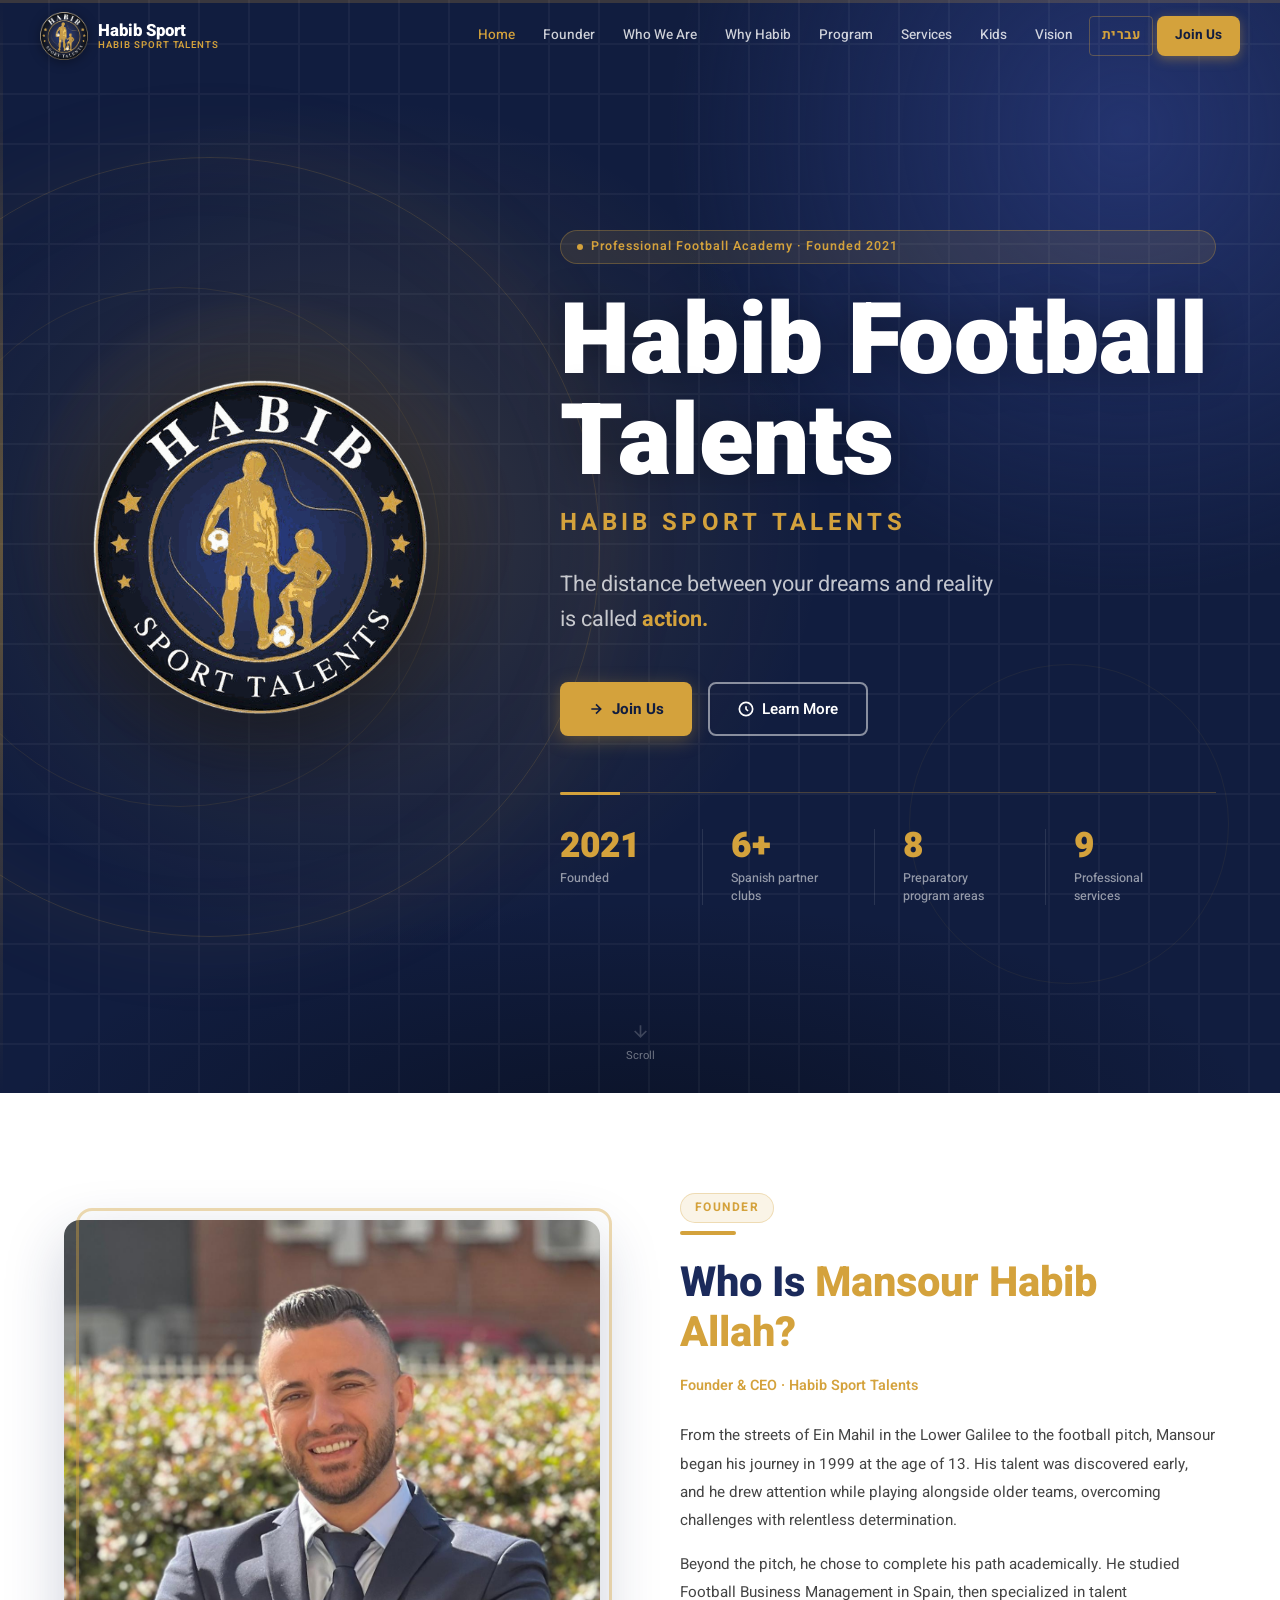
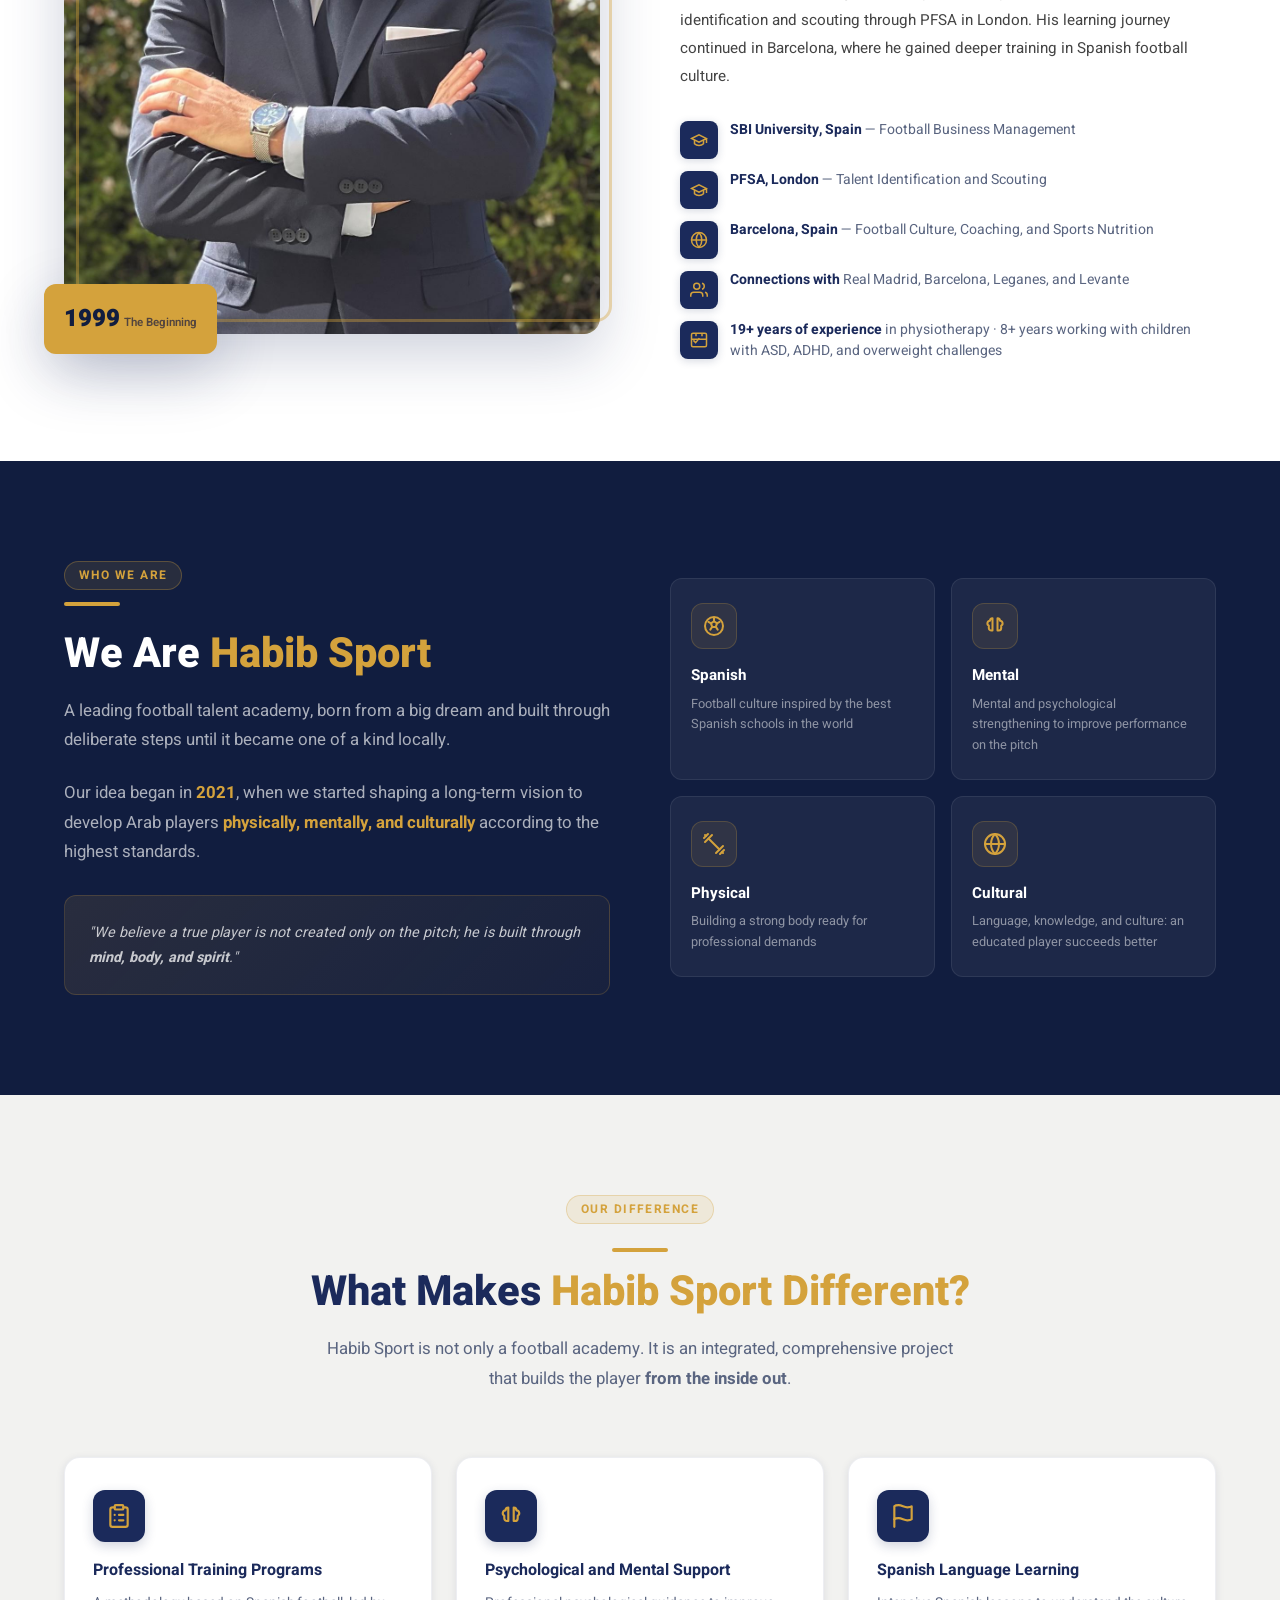
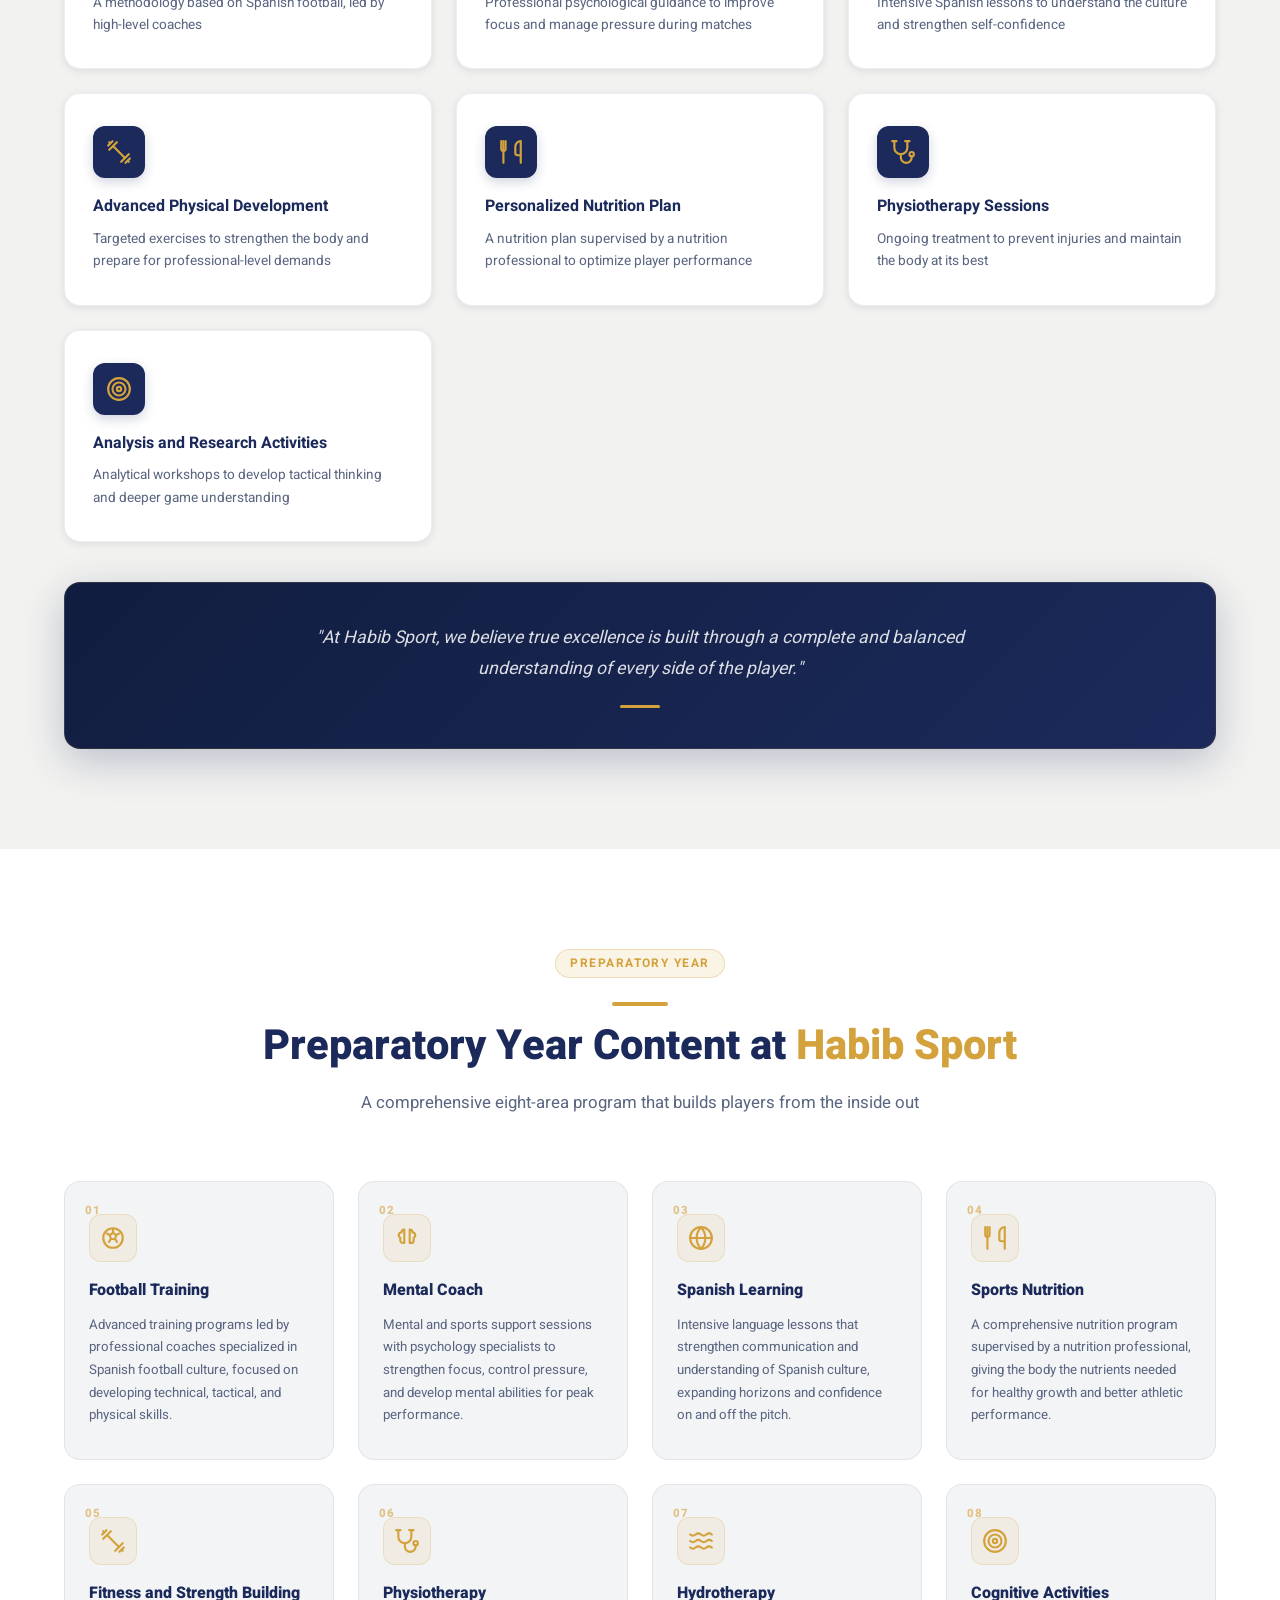
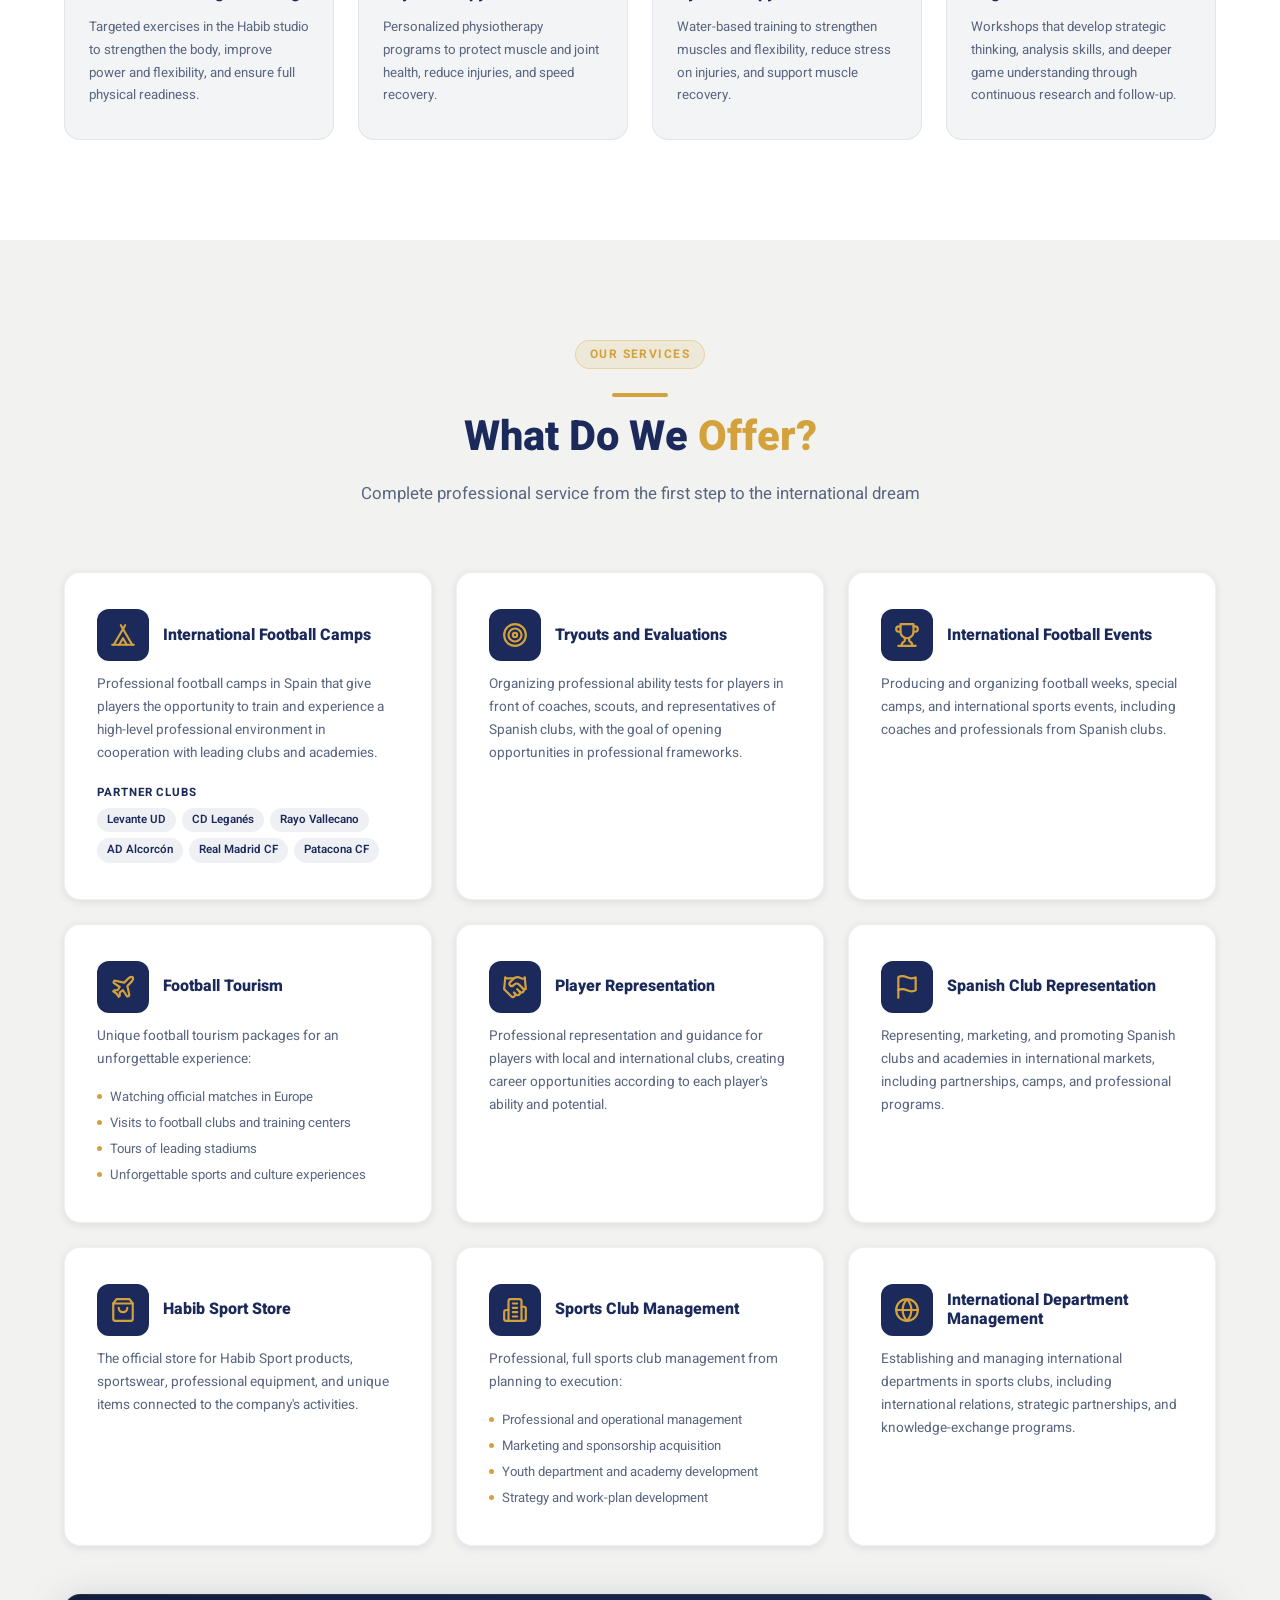
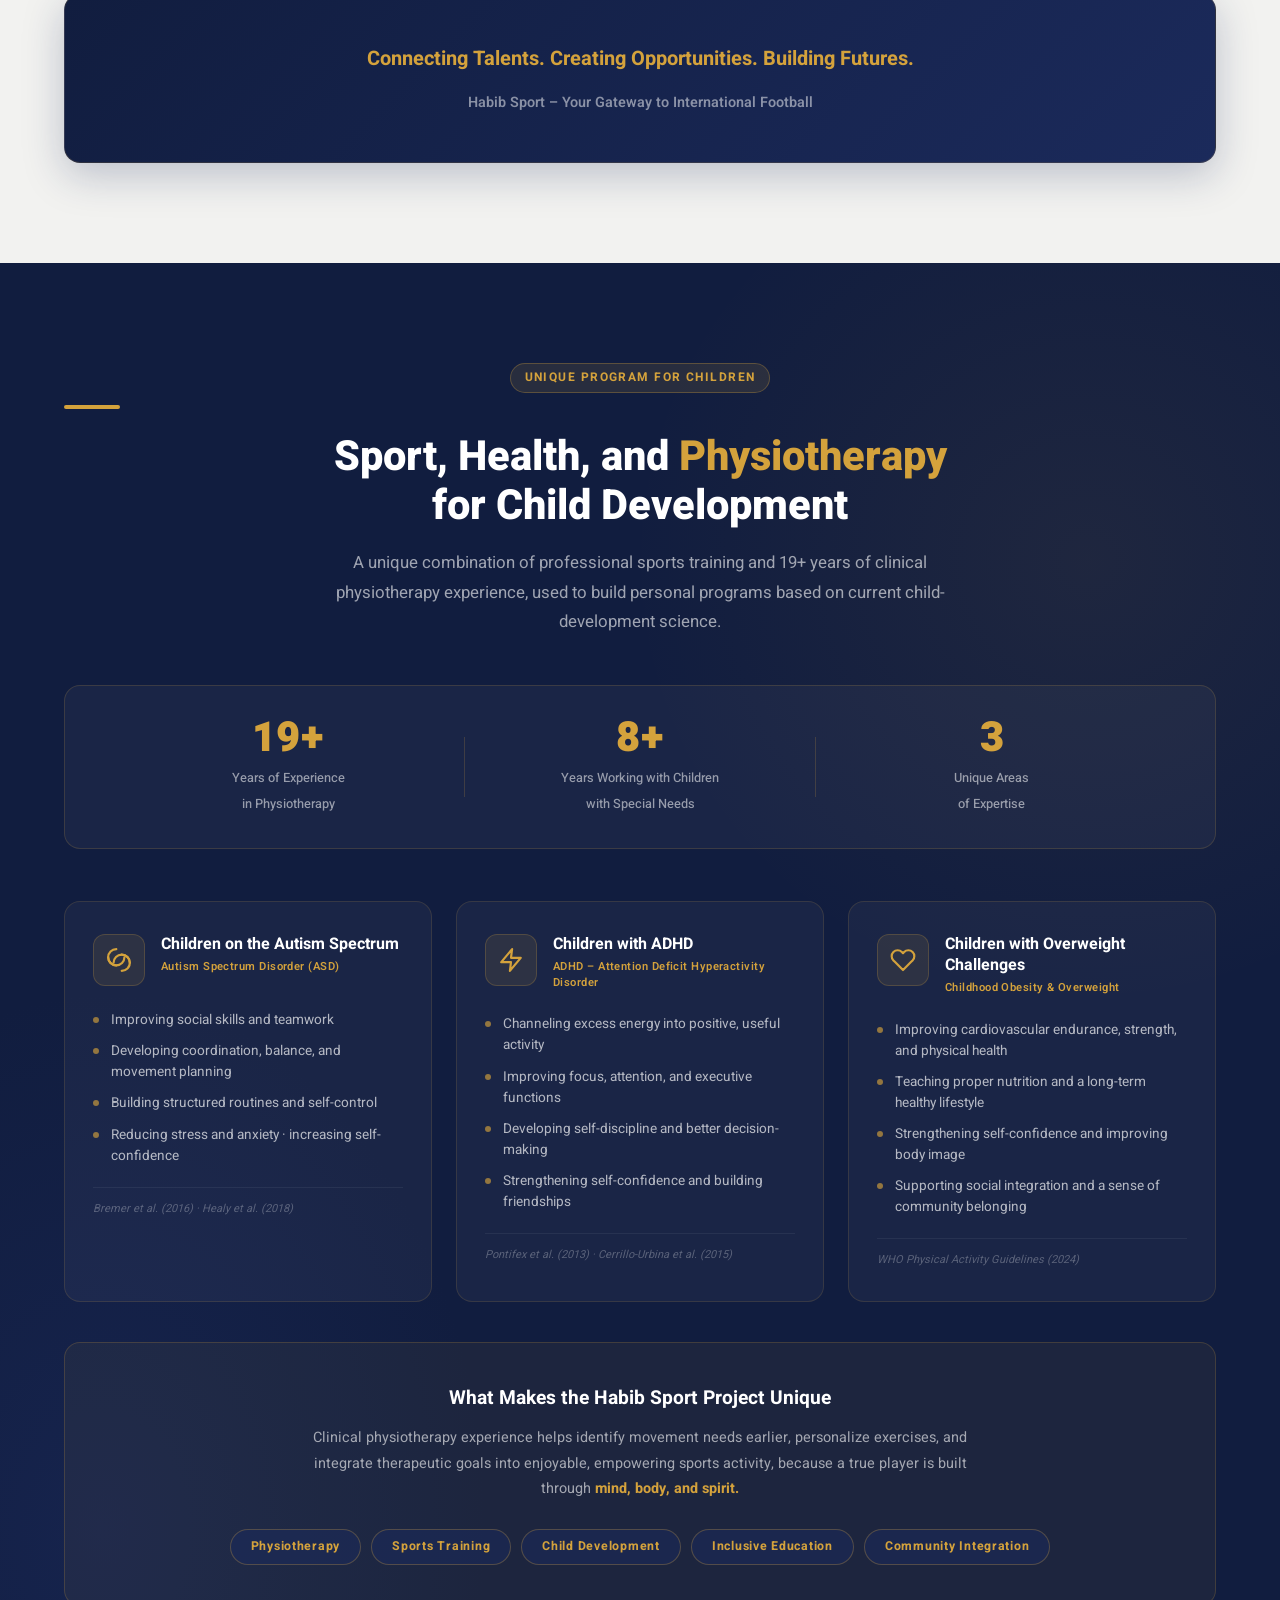
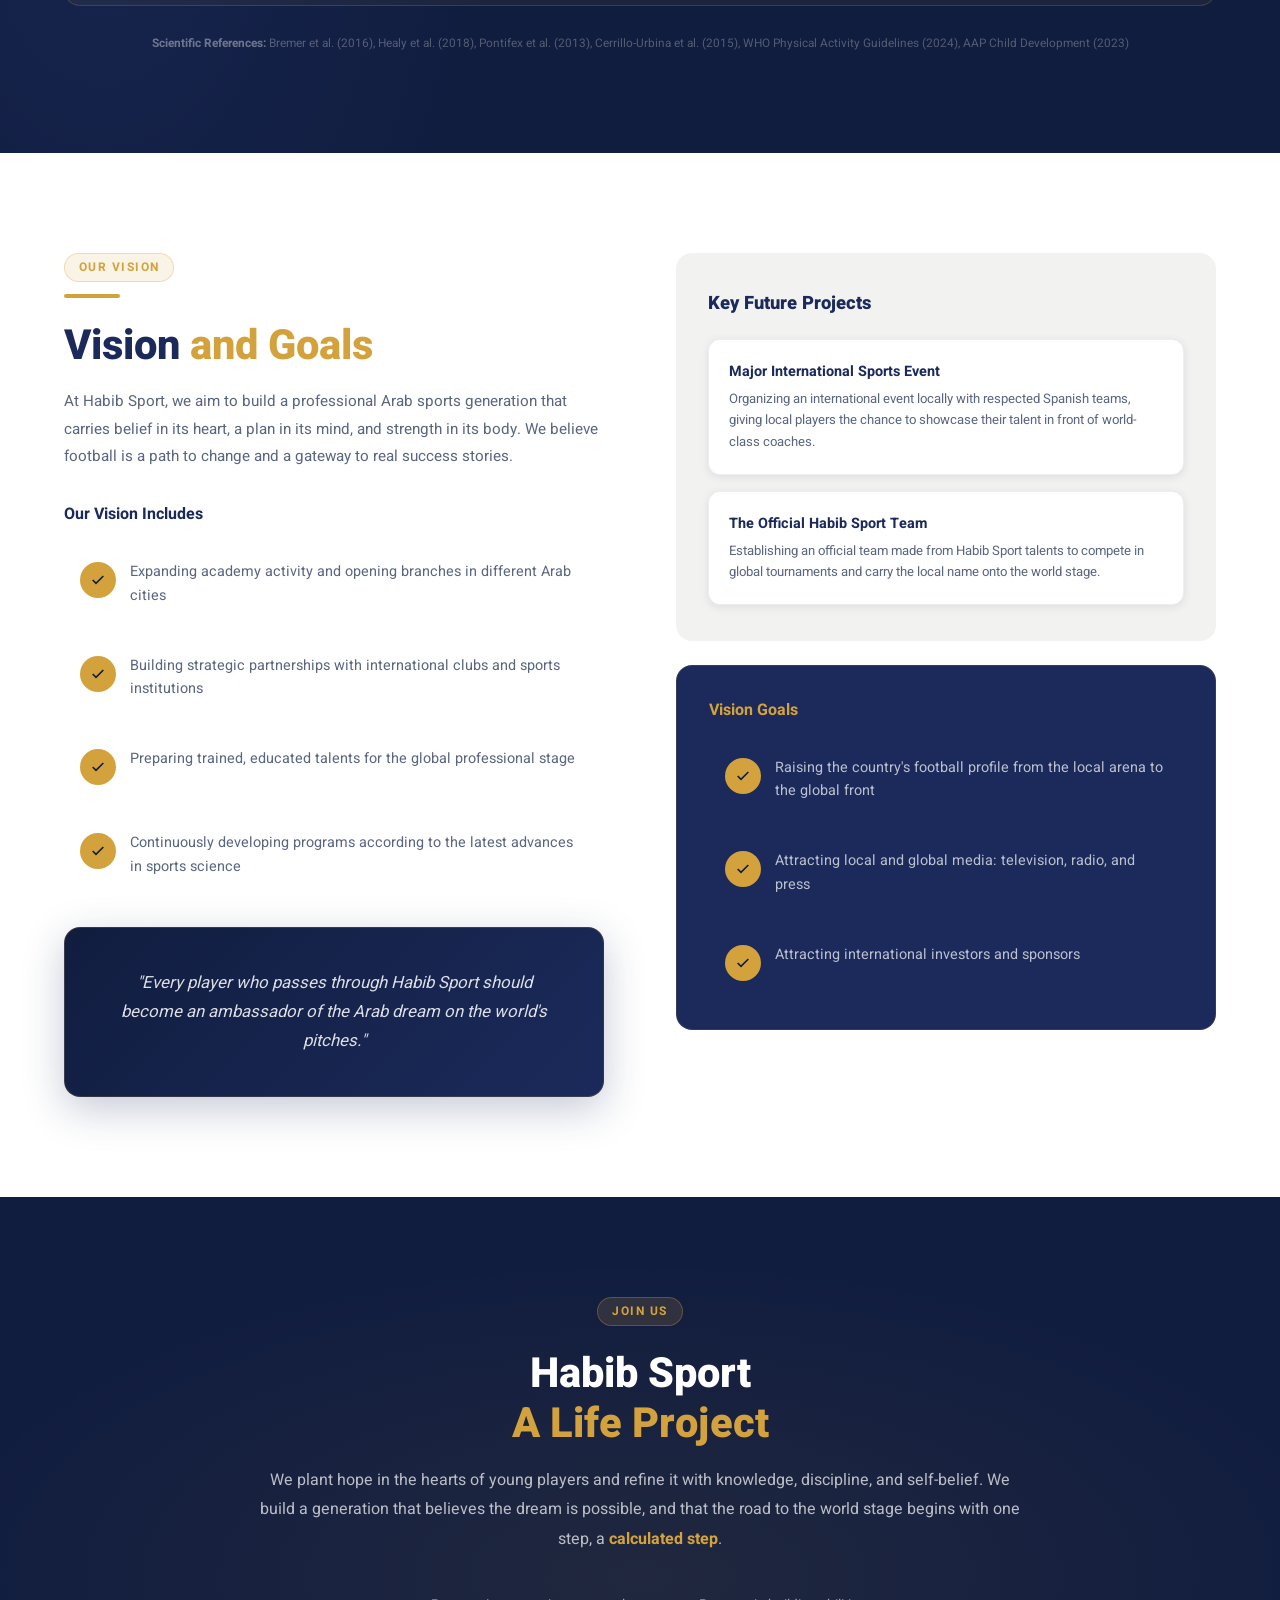
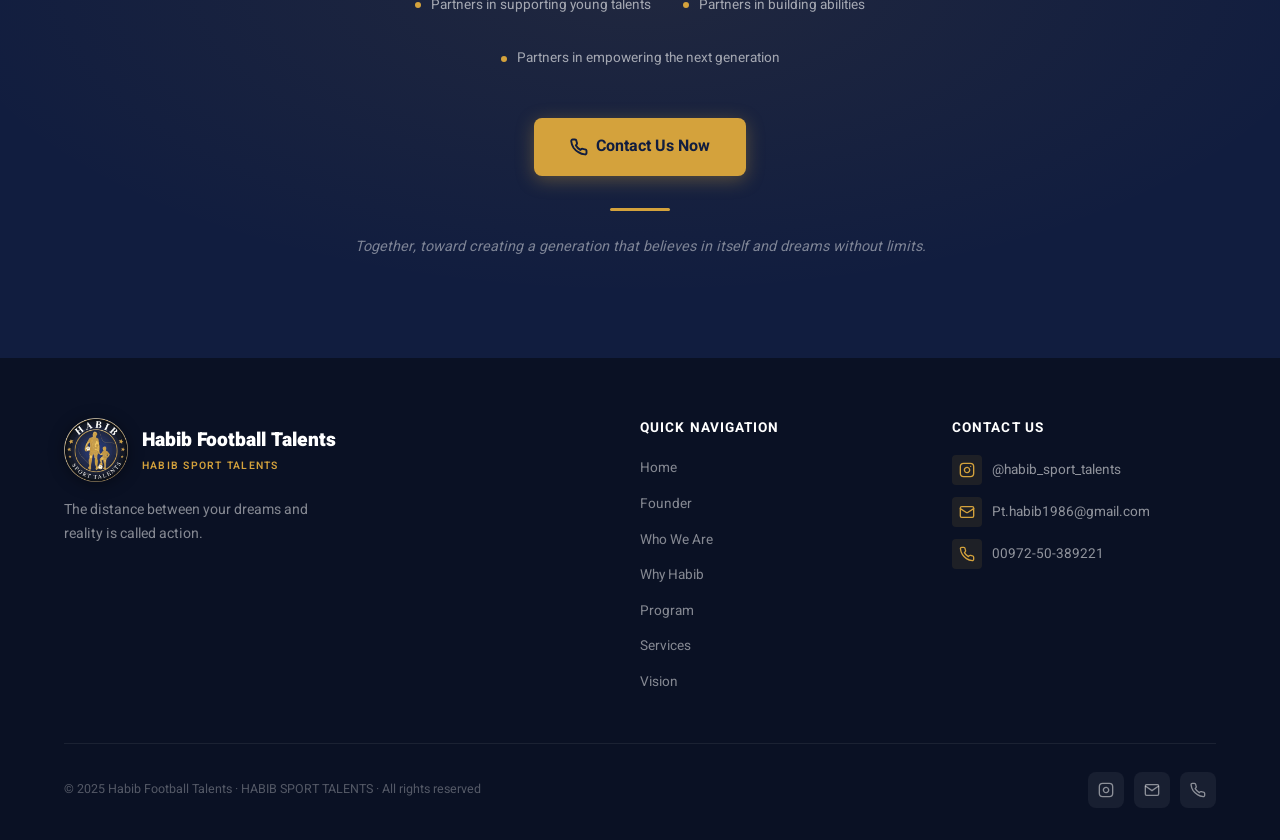
==== index.html @ 43b1d26e "Initial commit — Habib Sport bilingual website (EN + HE)" ====
<!DOCTYPE html>
<html lang="en" dir="ltr">
<head>
  <meta charset="UTF-8" />
  <meta name="viewport" content="width=device-width, initial-scale=1.0" />
  <title>Habib Football Talents · HABIB SPORT TALENTS</title>
  <meta name="description" content="Habib Football Talents is a professional football academy with connections to leading clubs in Spain. We discover, develop, and guide young talents toward professional football." />

  <!-- Favicons -->
  <link rel="icon" href="assets/images/favicon.ico" sizes="any" />
  <link rel="icon" type="image/png" sizes="32x32" href="assets/images/favicon-32.png" />
  <link rel="icon" type="image/png" sizes="16x16" href="assets/images/favicon-16.png" />
  <link rel="apple-touch-icon" href="assets/images/apple-touch-icon.png" />
  <meta name="theme-color" content="#111d3f" />

  <!-- Open Graph / social sharing -->
  <meta property="og:type" content="website" />
  <meta property="og:locale" content="en_US" />
  <meta property="og:title" content="Habib Football Talents · HABIB SPORT TALENTS" />
  <meta property="og:description" content="A professional football academy with connections to leading clubs in Spain, discovering and developing tomorrow's football talents." />
  <meta property="og:image" content="assets/images/og-image.jpg" />
  <meta property="og:image:width" content="1200" />
  <meta property="og:image:height" content="630" />
  <meta name="twitter:card" content="summary_large_image" />
  <meta name="twitter:title" content="Habib Football Talents · HABIB SPORT TALENTS" />
  <meta name="twitter:description" content="A professional football academy with connections to leading clubs in Spain." />
  <meta name="twitter:image" content="assets/images/og-image.jpg" />
  <meta name="robots" content="index, follow" />
  <link rel="alternate" hreflang="en" href="index.html" />
  <link rel="alternate" hreflang="he" href="he.html" />
  <link rel="alternate" hreflang="x-default" href="index.html" />

  <link rel="preconnect" href="https://fonts.googleapis.com" />
  <link rel="preconnect" href="https://fonts.gstatic.com" crossorigin />
  <link href="https://fonts.googleapis.com/css2?family=Heebo:wght@400;500;600;700;800;900&display=swap" rel="stylesheet" />
  <link rel="stylesheet" href="assets/css/styles.css" />
</head>
<body>

<!-- Scroll progress bar -->
<div class="scroll-progress" aria-hidden="true">
  <div class="scroll-progress-bar" id="progressBar"></div>
</div>

<!-- ─── NAV ──────────────────────────────────────────── -->
<nav class="nav" id="mainNav" role="navigation" aria-label="Main navigation">
  <div class="nav-inner">
    <a href="#hero" class="nav-logo" aria-label="Habib Sport Talents home">
      <img src="assets/images/logo.png" alt="" class="nav-logo-img" width="48" height="48" decoding="async" aria-hidden="true">
      <div class="nav-logo-text">
        <span class="logo-he">Habib Sport</span>
        <span class="logo-en">HABIB SPORT TALENTS</span>
      </div>
    </a>
    <div class="nav-links" role="list">
      <a href="#hero" role="listitem">Home</a>
      <a href="#founder" role="listitem">Founder</a>
      <a href="#who" role="listitem">Who We Are</a>
      <a href="#distinguish" role="listitem">Why Habib</a>
      <a href="#program" role="listitem">Program</a>
      <a href="#services" role="listitem">Services</a>
      <a href="#kids" role="listitem">Kids</a>
      <a href="#vision" role="listitem">Vision</a>
      <a href="he.html" class="lang-switch" role="listitem" lang="he" dir="rtl">עברית</a>
      <a href="#contact" class="nav-cta" role="listitem">Join Us</a>
    </div>
    <button class="nav-hamburger" id="hamburger" aria-label="Open menu" aria-expanded="false" aria-controls="mobileMenu" data-label-open="Open menu" data-label-close="Close menu">
      <span></span><span></span><span></span>
    </button>
  </div>
</nav>

<!-- Mobile menu -->
<div class="mobile-menu" id="mobileMenu" role="dialog" aria-label="Navigation menu" aria-hidden="true">
  <a href="#hero">Home</a>
  <a href="#founder">Founder</a>
  <a href="#who">Who We Are</a>
  <a href="#distinguish">Why Habib Sport</a>
  <a href="#program">Program</a>
  <a href="#services">Services</a>
  <a href="#kids">Kids Program</a>
  <a href="#vision">Vision &amp; Goals</a>
  <a href="he.html" class="lang-switch" lang="he" dir="rtl">עברית</a>
  <a href="#contact" class="nav-cta">Join Us</a>
</div>

<!-- ─── HERO ──────────────────────────────────────────── -->
<section id="hero" class="hero" aria-label="Homepage">
  <div class="hero-bg" aria-hidden="true"></div>
  <div class="hero-pitch" aria-hidden="true"></div>
  <div class="hero-circle hero-circle-1" aria-hidden="true"></div>
  <div class="hero-circle hero-circle-2" aria-hidden="true"></div>
  <div class="hero-circle hero-circle-3" aria-hidden="true"></div>
  <div class="hero-accent" aria-hidden="true"></div>

  <div class="hero-crest" aria-hidden="true">
    <div class="hero-crest-glow"></div>
    <img src="assets/images/logo.png" alt="" class="hero-crest-img" width="400" height="400" decoding="async" fetchpriority="high">
  </div>

  <div class="hero-content container">
    <div class="hero-badge">Professional Football Academy · Founded 2021</div>
    <h1 class="hero-title">Habib Football<br>Talents</h1>
    <span class="hero-title-en">HABIB SPORT TALENTS</span>
    <p class="hero-tagline">
      The distance between your dreams and reality<br>is called <strong>action.</strong>
    </p>
    <div class="hero-btns">
      <a href="#contact" class="btn-primary" aria-label="Join the program">
        <svg width="16" height="16" viewBox="0 0 24 24" fill="none" stroke="currentColor" stroke-width="2.5" aria-hidden="true"><path d="M5 12h14M12 5l7 7-7 7"/></svg>
        Join Us
      </a>
      <a href="#who" class="btn-secondary" aria-label="Learn more about the academy">
        <svg width="16" height="16" viewBox="0 0 24 24" fill="none" stroke="currentColor" stroke-width="2.5" aria-hidden="true"><circle cx="12" cy="12" r="10"/><path d="M12 8v4l3 3"/></svg>
        Learn More
      </a>
    </div>

    <div class="hero-stats" aria-label="Academy statistics">
      <div class="hero-stat">
        <span class="num" aria-label="Since 2021">2021</span>
        <span class="label">Founded</span>
      </div>
      <div class="hero-stat">
        <span class="num">6+</span>
        <span class="label">Spanish partner clubs</span>
      </div>
      <div class="hero-stat">
        <span class="num">8</span>
        <span class="label">Preparatory program areas</span>
      </div>
      <div class="hero-stat">
        <span class="num">9</span>
        <span class="label">Professional services</span>
      </div>
    </div>
  </div>

  <div class="hero-scroll" aria-hidden="true">
    <svg width="20" height="20" viewBox="0 0 24 24" fill="none" stroke="currentColor" stroke-width="2"><path d="M12 5v14M5 12l7 7 7-7"/></svg>
    <span>Scroll</span>
  </div>
</section>

<!-- ─── FOUNDER ────────────────────────────────────────── -->
<section id="founder" class="founder">
  <div class="container">
    <div class="founder-grid">
      <div class="founder-img-wrap fade-in" aria-label="Founder Mansour Habib Allah photo">
        <img
          src="assets/images/mansour.jpg"
          alt="Mansour Habib Allah, founder of Habib Sport Talents"
          class="founder-photo"
          loading="lazy"
          decoding="async"
        >
        <div class="founder-gold-border" aria-hidden="true"></div>
        <div class="founder-badge" aria-label="1999, the beginning">
          <span class="year">1999</span>
          <span class="year-label">The Beginning</span>
        </div>
      </div>

      <div class="founder-text fade-in fade-in-delay-1">
        <div class="section-tag">Founder</div>
        <div class="gold-line" aria-hidden="true"></div>
        <h2 class="section-title">Who Is <span>Mansour Habib Allah?</span></h2>
        <p class="founder-name-en">Founder &amp; CEO · Habib Sport Talents</p>

        <p class="founder-body">
          From the streets of Ein Mahil in the Lower Galilee to the football pitch, Mansour began his journey in 1999 at the age of 13. His talent was discovered early, and he drew attention while playing alongside older teams, overcoming challenges with relentless determination.
        </p>
        <p class="founder-body">
          Beyond the pitch, he chose to complete his path academically. He studied Football Business Management in Spain, then specialized in talent identification and scouting through PFSA in London. His learning journey continued in Barcelona, where he gained deeper training in Spanish football culture.
        </p>

        <div class="founder-creds">
          <div class="founder-cred">
            <div class="founder-cred-icon" aria-hidden="true">
              <svg width="18" height="18" viewBox="0 0 24 24" fill="none" stroke="#D4A23C" stroke-width="2"><path d="M22 10v6M2 10l10-5 10 5-10 5z"/><path d="M6 12v5c3 3 9 3 12 0v-5"/></svg>
            </div>
            <p class="founder-cred-text"><strong>SBI University, Spain</strong> — Football Business Management</p>
          </div>
          <div class="founder-cred">
            <div class="founder-cred-icon" aria-hidden="true">
              <svg width="18" height="18" viewBox="0 0 24 24" fill="none" stroke="#D4A23C" stroke-width="2"><path d="M22 10v6M2 10l10-5 10 5-10 5z"/><path d="M6 12v5c3 3 9 3 12 0v-5"/></svg>
            </div>
            <p class="founder-cred-text"><strong>PFSA, London</strong> — Talent Identification and Scouting</p>
          </div>
          <div class="founder-cred">
            <div class="founder-cred-icon" aria-hidden="true">
              <svg width="18" height="18" viewBox="0 0 24 24" fill="none" stroke="#D4A23C" stroke-width="2"><circle cx="12" cy="12" r="10"/><path d="M2 12h20M12 2a15 15 0 0 1 0 20M12 2a15 15 0 0 0 0 20"/></svg>
            </div>
            <p class="founder-cred-text"><strong>Barcelona, Spain</strong> — Football Culture, Coaching, and Sports Nutrition</p>
          </div>
          <div class="founder-cred">
            <div class="founder-cred-icon" aria-hidden="true">
              <svg width="18" height="18" viewBox="0 0 24 24" fill="none" stroke="#D4A23C" stroke-width="2"><path d="M17 21v-2a4 4 0 0 0-4-4H5a4 4 0 0 0-4 4v2"/><circle cx="9" cy="7" r="4"/><path d="M23 21v-2a4 4 0 0 0-3-3.87M16 3.13a4 4 0 0 1 0 7.75"/></svg>
            </div>
            <p class="founder-cred-text"><strong>Connections with</strong> Real Madrid, Barcelona, Leganes, and Levante</p>
          </div>
          <div class="founder-cred">
            <div class="founder-cred-icon" aria-hidden="true">
              <svg width="18" height="18" viewBox="0 0 24 24" fill="none" stroke="#D4A23C" stroke-width="2"><path d="M4.5 12.5l3 3 5-6"/><rect x="2" y="3" width="20" height="18" rx="2"/><path d="M8 3v4M16 3v4M2 11h20"/></svg>
            </div>
            <p class="founder-cred-text"><strong>19+ years of experience</strong> in physiotherapy · 8+ years working with children with ASD, ADHD, and overweight challenges</p>
          </div>
        </div>
      </div>
    </div>
  </div>
</section>

<!-- ─── WHO WE ARE ─────────────────────────────────────── -->
<section id="who" class="who">
  <div class="container">
    <div class="who-grid">
      <div class="who-text fade-in">
        <div class="section-tag">Who We Are</div>
        <div class="gold-line" aria-hidden="true"></div>
        <h2 class="section-title" style="color:var(--white)">We Are <span>Habib Sport</span></h2>
        <p class="section-sub" style="margin-bottom:24px">
          A leading football talent academy, born from a big dream and built through deliberate steps until it became one of a kind locally.
        </p>
        <p class="section-sub">
          Our idea began in <strong style="color:var(--gold)">2021</strong>, when we started shaping a long-term vision to develop Arab players <strong style="color:var(--gold)">physically, mentally, and culturally</strong> according to the highest standards.
        </p>
        <div class="who-highlight">
          "We believe a true player is not created only on the pitch; he is built through <strong>mind, body, and spirit</strong>."
        </div>
      </div>

      <div class="who-pillars fade-in fade-in-delay-1" aria-label="Our development pillars">
        <div class="pillar">
          <div class="pillar-icon" aria-hidden="true"><svg viewBox="0 0 24 24" fill="none" stroke="currentColor" stroke-width="2" stroke-linecap="round" stroke-linejoin="round"><circle cx="12" cy="12" r="9"/><path d="M12 7.2l3 2.2-1.15 3.5h-3.7L9 9.4z"/><path d="M12 7.2V4M15 9.4l2.6-1.5M13.85 12.9l1.85 2.7M10.15 12.9l-1.85 2.7M9 9.4 6.4 7.9"/></svg></div>
          <h3 class="pillar-title">Spanish</h3>
          <p class="pillar-desc">Football culture inspired by the best Spanish schools in the world</p>
        </div>
        <div class="pillar">
          <div class="pillar-icon" aria-hidden="true"><svg viewBox="0 0 24 24" fill="none" stroke="currentColor" stroke-width="2" stroke-linecap="round" stroke-linejoin="round"><path d="M9.5 4.2A2.6 2.6 0 0 0 7 6.8a2.6 2.6 0 0 0-1.2 4.9V14a2.6 2.6 0 0 0 2.6 2.6h1.1V4.2z"/><path d="M14.5 4.2A2.6 2.6 0 0 1 17 6.8a2.6 2.6 0 0 1 1.2 4.9V14a2.6 2.6 0 0 1-2.6 2.6h-1.1V4.2z"/></svg></div>
          <h3 class="pillar-title">Mental</h3>
          <p class="pillar-desc">Mental and psychological strengthening to improve performance on the pitch</p>
        </div>
        <div class="pillar">
          <div class="pillar-icon" aria-hidden="true"><svg viewBox="0 0 24 24" fill="none" stroke="currentColor" stroke-width="2" stroke-linecap="round" stroke-linejoin="round"><path d="m6.5 6.5 11 11"/><path d="m21 21-1-1"/><path d="m3 3 1 1"/><path d="m18 22 4-4"/><path d="m2 6 4-4"/><path d="m3 10 7-7"/><path d="m14 21 7-7"/></svg></div>
          <h3 class="pillar-title">Physical</h3>
          <p class="pillar-desc">Building a strong body ready for professional demands</p>
        </div>
        <div class="pillar">
          <div class="pillar-icon" aria-hidden="true"><svg viewBox="0 0 24 24" fill="none" stroke="currentColor" stroke-width="2" stroke-linecap="round" stroke-linejoin="round"><circle cx="12" cy="12" r="10"/><path d="M12 2a14.5 14.5 0 0 0 0 20 14.5 14.5 0 0 0 0-20"/><path d="M2 12h20"/></svg></div>
          <h3 class="pillar-title">Cultural</h3>
          <p class="pillar-desc">Language, knowledge, and culture: an educated player succeeds better</p>
        </div>
      </div>
    </div>
  </div>
</section>

<!-- ─── DISTINGUISH ────────────────────────────────────── -->
<section id="distinguish" class="distinguish">
  <div class="container">
    <div class="distinguish-header fade-in">
      <div class="section-tag">Our Difference</div>
      <div class="gold-line" style="margin:12px auto 16px" aria-hidden="true"></div>
      <h2 class="section-title">What Makes <span>Habib Sport Different?</span></h2>
      <p class="section-sub">
        Habib Sport is not only a football academy. It is an integrated, comprehensive project that builds the player <strong>from the inside out</strong>.
      </p>
    </div>

    <div class="distinguish-grid" role="list">
      <article class="distinguish-card fade-in" role="listitem">
        <div class="distinguish-icon" aria-hidden="true"><svg viewBox="0 0 24 24" fill="none" stroke="currentColor" stroke-width="2" stroke-linecap="round" stroke-linejoin="round"><rect width="8" height="4" x="8" y="2" rx="1"/><path d="M16 4h2a2 2 0 0 1 2 2v14a2 2 0 0 1-2 2H6a2 2 0 0 1-2-2V6a2 2 0 0 1 2-2h2"/><path d="M12 11h4"/><path d="M12 16h4"/><path d="M8 11h.01"/><path d="M8 16h.01"/></svg></div>
        <h3>Professional Training Programs</h3>
        <p>A methodology based on Spanish football, led by high-level coaches</p>
      </article>
      <article class="distinguish-card fade-in fade-in-delay-1" role="listitem">
        <div class="distinguish-icon" aria-hidden="true"><svg viewBox="0 0 24 24" fill="none" stroke="currentColor" stroke-width="2" stroke-linecap="round" stroke-linejoin="round"><path d="M9.5 4.2A2.6 2.6 0 0 0 7 6.8a2.6 2.6 0 0 0-1.2 4.9V14a2.6 2.6 0 0 0 2.6 2.6h1.1V4.2z"/><path d="M14.5 4.2A2.6 2.6 0 0 1 17 6.8a2.6 2.6 0 0 1 1.2 4.9V14a2.6 2.6 0 0 1-2.6 2.6h-1.1V4.2z"/></svg></div>
        <h3>Psychological and Mental Support</h3>
        <p>Professional psychological guidance to improve focus and manage pressure during matches</p>
      </article>
      <article class="distinguish-card fade-in fade-in-delay-2" role="listitem">
        <div class="distinguish-icon" aria-hidden="true"><svg viewBox="0 0 24 24" fill="none" stroke="currentColor" stroke-width="2" stroke-linecap="round" stroke-linejoin="round"><path d="M4 15s1-1 4-1 5 2 8 2 4-1 4-1V3s-1 1-4 1-5-2-8-2-4 1-4 1z"/><line x1="4" x2="4" y1="22" y2="15"/></svg></div>
        <h3>Spanish Language Learning</h3>
        <p>Intensive Spanish lessons to understand the culture and strengthen self-confidence</p>
      </article>
      <article class="distinguish-card fade-in" role="listitem">
        <div class="distinguish-icon" aria-hidden="true"><svg viewBox="0 0 24 24" fill="none" stroke="currentColor" stroke-width="2" stroke-linecap="round" stroke-linejoin="round"><path d="m6.5 6.5 11 11"/><path d="m21 21-1-1"/><path d="m3 3 1 1"/><path d="m18 22 4-4"/><path d="m2 6 4-4"/><path d="m3 10 7-7"/><path d="m14 21 7-7"/></svg></div>
        <h3>Advanced Physical Development</h3>
        <p>Targeted exercises to strengthen the body and prepare for professional-level demands</p>
      </article>
      <article class="distinguish-card fade-in fade-in-delay-1" role="listitem">
        <div class="distinguish-icon" aria-hidden="true"><svg viewBox="0 0 24 24" fill="none" stroke="currentColor" stroke-width="2" stroke-linecap="round" stroke-linejoin="round"><path d="M3 2v7c0 1.1.9 2 2 2a2 2 0 0 0 2-2V2"/><path d="M5 2v20"/><path d="M21 15V2a5 5 0 0 0-5 5v6c0 1.1.9 2 2 2h3Zm0 0v7"/></svg></div>
        <h3>Personalized Nutrition Plan</h3>
        <p>A nutrition plan supervised by a nutrition professional to optimize player performance</p>
      </article>
      <article class="distinguish-card fade-in fade-in-delay-2" role="listitem">
        <div class="distinguish-icon" aria-hidden="true"><svg viewBox="0 0 24 24" fill="none" stroke="currentColor" stroke-width="2" stroke-linecap="round" stroke-linejoin="round"><path d="M4 2v6a6 6 0 0 0 6 6 6 6 0 0 0 6-6V2"/><path d="M4 2H2"/><path d="M6 2H4"/><path d="M16 2h-2"/><path d="M18 2h-2"/><path d="M10 14v3a5 5 0 0 0 10 0v-1"/><circle cx="20" cy="14" r="2"/></svg></div>
        <h3>Physiotherapy Sessions</h3>
        <p>Ongoing treatment to prevent injuries and maintain the body at its best</p>
      </article>
      <article class="distinguish-card fade-in" role="listitem">
        <div class="distinguish-icon" aria-hidden="true"><svg viewBox="0 0 24 24" fill="none" stroke="currentColor" stroke-width="2" stroke-linecap="round" stroke-linejoin="round"><circle cx="12" cy="12" r="10"/><circle cx="12" cy="12" r="6"/><circle cx="12" cy="12" r="2"/></svg></div>
        <h3>Analysis and Research Activities</h3>
        <p>Analytical workshops to develop tactical thinking and deeper game understanding</p>
      </article>
    </div>

    <blockquote class="distinguish-quote fade-in">
      <p>"At Habib Sport, we believe true excellence is built through a complete and balanced understanding of every side of the player."</p>
      <div class="quote-bar" aria-hidden="true"></div>
    </blockquote>
  </div>
</section>

<!-- ─── PROGRAM ────────────────────────────────────────── -->
<section id="program" class="program">
  <div class="container">
    <div class="program-header fade-in">
      <div class="section-tag">Preparatory Year</div>
      <div class="gold-line" style="margin:12px auto 16px" aria-hidden="true"></div>
      <h2 class="section-title">Preparatory Year Content at <span>Habib Sport</span></h2>
      <p class="section-sub">A comprehensive eight-area program that builds players from the inside out</p>
    </div>

    <div class="program-grid" role="list">
      <article class="program-card fade-in" role="listitem">
        <span class="program-num">01</span>
        <span class="program-icon" aria-hidden="true"><svg viewBox="0 0 24 24" fill="none" stroke="currentColor" stroke-width="2" stroke-linecap="round" stroke-linejoin="round"><circle cx="12" cy="12" r="9"/><path d="M12 7.2l3 2.2-1.15 3.5h-3.7L9 9.4z"/><path d="M12 7.2V4M15 9.4l2.6-1.5M13.85 12.9l1.85 2.7M10.15 12.9l-1.85 2.7M9 9.4 6.4 7.9"/></svg></span>
        <h3>Football Training</h3>
        <p>Advanced training programs led by professional coaches specialized in Spanish football culture, focused on developing technical, tactical, and physical skills.</p>
      </article>
      <article class="program-card fade-in fade-in-delay-1" role="listitem">
        <span class="program-num">02</span>
        <span class="program-icon" aria-hidden="true"><svg viewBox="0 0 24 24" fill="none" stroke="currentColor" stroke-width="2" stroke-linecap="round" stroke-linejoin="round"><path d="M9.5 4.2A2.6 2.6 0 0 0 7 6.8a2.6 2.6 0 0 0-1.2 4.9V14a2.6 2.6 0 0 0 2.6 2.6h1.1V4.2z"/><path d="M14.5 4.2A2.6 2.6 0 0 1 17 6.8a2.6 2.6 0 0 1 1.2 4.9V14a2.6 2.6 0 0 1-2.6 2.6h-1.1V4.2z"/></svg></span>
        <h3>Mental Coach</h3>
        <p>Mental and sports support sessions with psychology specialists to strengthen focus, control pressure, and develop mental abilities for peak performance.</p>
      </article>
      <article class="program-card fade-in fade-in-delay-2" role="listitem">
        <span class="program-num">03</span>
        <span class="program-icon" aria-hidden="true"><svg viewBox="0 0 24 24" fill="none" stroke="currentColor" stroke-width="2" stroke-linecap="round" stroke-linejoin="round"><circle cx="12" cy="12" r="10"/><path d="M12 2a14.5 14.5 0 0 0 0 20 14.5 14.5 0 0 0 0-20"/><path d="M2 12h20"/></svg></span>
        <h3>Spanish Learning</h3>
        <p>Intensive language lessons that strengthen communication and understanding of Spanish culture, expanding horizons and confidence on and off the pitch.</p>
      </article>
      <article class="program-card fade-in fade-in-delay-3" role="listitem">
        <span class="program-num">04</span>
        <span class="program-icon" aria-hidden="true"><svg viewBox="0 0 24 24" fill="none" stroke="currentColor" stroke-width="2" stroke-linecap="round" stroke-linejoin="round"><path d="M3 2v7c0 1.1.9 2 2 2a2 2 0 0 0 2-2V2"/><path d="M5 2v20"/><path d="M21 15V2a5 5 0 0 0-5 5v6c0 1.1.9 2 2 2h3Zm0 0v7"/></svg></span>
        <h3>Sports Nutrition</h3>
        <p>A comprehensive nutrition program supervised by a nutrition professional, giving the body the nutrients needed for healthy growth and better athletic performance.</p>
      </article>
      <article class="program-card fade-in" role="listitem">
        <span class="program-num">05</span>
        <span class="program-icon" aria-hidden="true"><svg viewBox="0 0 24 24" fill="none" stroke="currentColor" stroke-width="2" stroke-linecap="round" stroke-linejoin="round"><path d="m6.5 6.5 11 11"/><path d="m21 21-1-1"/><path d="m3 3 1 1"/><path d="m18 22 4-4"/><path d="m2 6 4-4"/><path d="m3 10 7-7"/><path d="m14 21 7-7"/></svg></span>
        <h3>Fitness and Strength Building</h3>
        <p>Targeted exercises in the Habib studio to strengthen the body, improve power and flexibility, and ensure full physical readiness.</p>
      </article>
      <article class="program-card fade-in fade-in-delay-1" role="listitem">
        <span class="program-num">06</span>
        <span class="program-icon" aria-hidden="true"><svg viewBox="0 0 24 24" fill="none" stroke="currentColor" stroke-width="2" stroke-linecap="round" stroke-linejoin="round"><path d="M4 2v6a6 6 0 0 0 6 6 6 6 0 0 0 6-6V2"/><path d="M4 2H2"/><path d="M6 2H4"/><path d="M16 2h-2"/><path d="M18 2h-2"/><path d="M10 14v3a5 5 0 0 0 10 0v-1"/><circle cx="20" cy="14" r="2"/></svg></span>
        <h3>Physiotherapy</h3>
        <p>Personalized physiotherapy programs to protect muscle and joint health, reduce injuries, and speed recovery.</p>
      </article>
      <article class="program-card fade-in fade-in-delay-2" role="listitem">
        <span class="program-num">07</span>
        <span class="program-icon" aria-hidden="true"><svg viewBox="0 0 24 24" fill="none" stroke="currentColor" stroke-width="2" stroke-linecap="round" stroke-linejoin="round"><path d="M2 6c.6.5 1.2 1 2.5 1C7 7 7 5 9.5 5c2.6 0 2.4 2 5 2 2.5 0 2.5-2 5-2 1.3 0 1.9.5 2.5 1"/><path d="M2 12c.6.5 1.2 1 2.5 1 2.5 0 2.5-2 5-2 2.6 0 2.4 2 5 2 2.5 0 2.5-2 5-2 1.3 0 1.9.5 2.5 1"/><path d="M2 18c.6.5 1.2 1 2.5 1 2.5 0 2.5-2 5-2 2.6 0 2.4 2 5 2 2.5 0 2.5-2 5-2 1.3 0 1.9.5 2.5 1"/></svg></span>
        <h3>Hydrotherapy</h3>
        <p>Water-based training to strengthen muscles and flexibility, reduce stress on injuries, and support muscle recovery.</p>
      </article>
      <article class="program-card fade-in fade-in-delay-3" role="listitem">
        <span class="program-num">08</span>
        <span class="program-icon" aria-hidden="true"><svg viewBox="0 0 24 24" fill="none" stroke="currentColor" stroke-width="2" stroke-linecap="round" stroke-linejoin="round"><circle cx="12" cy="12" r="10"/><circle cx="12" cy="12" r="6"/><circle cx="12" cy="12" r="2"/></svg></span>
        <h3>Cognitive Activities</h3>
        <p>Workshops that develop strategic thinking, analysis skills, and deeper game understanding through continuous research and follow-up.</p>
      </article>
    </div>
  </div>
</section>

<!-- ─── SERVICES ───────────────────────────────────────── -->
<section id="services" class="services">
  <div class="container">
    <div class="services-header fade-in">
      <div class="section-tag">Our Services</div>
      <div class="gold-line" style="margin:12px auto 16px" aria-hidden="true"></div>
      <h2 class="section-title">What Do We <span>Offer?</span></h2>
      <p class="section-sub">Complete professional service from the first step to the international dream</p>
    </div>

    <div class="services-grid" role="list">
      <article class="service-card fade-in" role="listitem">
        <div class="service-head">
          <div class="service-icon" aria-hidden="true"><svg viewBox="0 0 24 24" fill="none" stroke="currentColor" stroke-width="2" stroke-linecap="round" stroke-linejoin="round"><path d="M3.5 21 14 3"/><path d="M20.5 21 10 3"/><path d="M15.5 21 12 15l-3.5 6"/><path d="M2 21h20"/></svg></div>
          <div class="service-title-wrap">
            <p class="service-title-he">International Football Camps</p>
          </div>
        </div>
        <p class="service-desc">Professional football camps in Spain that give players the opportunity to train and experience a high-level professional environment in cooperation with leading clubs and academies.</p>
        <div class="service-clubs">
          <p class="service-clubs-label">Partner Clubs</p>
          <div class="service-clubs-list" role="list">
            <span class="club-tag" role="listitem">Levante UD</span>
            <span class="club-tag" role="listitem">CD Leganés</span>
            <span class="club-tag" role="listitem">Rayo Vallecano</span>
            <span class="club-tag" role="listitem">AD Alcorcón</span>
            <span class="club-tag" role="listitem">Real Madrid CF</span>
            <span class="club-tag" role="listitem">Patacona CF</span>
          </div>
        </div>
      </article>

      <article class="service-card fade-in fade-in-delay-1" role="listitem">
        <div class="service-head">
          <div class="service-icon" aria-hidden="true"><svg viewBox="0 0 24 24" fill="none" stroke="currentColor" stroke-width="2" stroke-linecap="round" stroke-linejoin="round"><circle cx="12" cy="12" r="10"/><circle cx="12" cy="12" r="6"/><circle cx="12" cy="12" r="2"/></svg></div>
          <div class="service-title-wrap">
            <p class="service-title-he">Tryouts and Evaluations</p>
          </div>
        </div>
        <p class="service-desc">Organizing professional ability tests for players in front of coaches, scouts, and representatives of Spanish clubs, with the goal of opening opportunities in professional frameworks.</p>
      </article>

      <article class="service-card fade-in fade-in-delay-2" role="listitem">
        <div class="service-head">
          <div class="service-icon" aria-hidden="true"><svg viewBox="0 0 24 24" fill="none" stroke="currentColor" stroke-width="2" stroke-linecap="round" stroke-linejoin="round"><path d="M6 9H4.5a2.5 2.5 0 0 1 0-5H6"/><path d="M18 9h1.5a2.5 2.5 0 0 0 0-5H18"/><path d="M4 22h16"/><path d="M10 14.66V17c0 .55-.47.98-.97 1.21C7.85 18.75 7 20.24 7 22"/><path d="M14 14.66V17c0 .55.47.98.97 1.21C16.15 18.75 17 20.24 17 22"/><path d="M18 2H6v7a6 6 0 0 0 12 0V2Z"/></svg></div>
          <div class="service-title-wrap">
            <p class="service-title-he">International Football Events</p>
          </div>
        </div>
        <p class="service-desc">Producing and organizing football weeks, special camps, and international sports events, including coaches and professionals from Spanish clubs.</p>
      </article>

      <article class="service-card fade-in" role="listitem">
        <div class="service-head">
          <div class="service-icon" aria-hidden="true"><svg viewBox="0 0 24 24" fill="none" stroke="currentColor" stroke-width="2" stroke-linecap="round" stroke-linejoin="round"><path d="M17.8 19.2 16 11l3.5-3.5C21 6 21.5 4 21 3c-1-.5-3 0-4.5 1.5L13 8 4.8 6.2c-.5-.1-.9.1-1.1.5l-.3.5c-.2.5-.1 1 .3 1.3L9 12l-2 3H4l-1 1 3 2 2 3 1-1v-3l3-2 3.5 5.3c.3.4.8.5 1.3.3l.5-.2c.4-.3.6-.7.5-1.2z"/></svg></div>
          <div class="service-title-wrap">
            <p class="service-title-he">Football Tourism</p>
          </div>
        </div>
        <p class="service-desc">Unique football tourism packages for an unforgettable experience:</p>
        <div class="service-bullets" role="list">
          <span class="service-bullet" role="listitem">Watching official matches in Europe</span>
          <span class="service-bullet" role="listitem">Visits to football clubs and training centers</span>
          <span class="service-bullet" role="listitem">Tours of leading stadiums</span>
          <span class="service-bullet" role="listitem">Unforgettable sports and culture experiences</span>
        </div>
      </article>

      <article class="service-card fade-in fade-in-delay-1" role="listitem">
        <div class="service-head">
          <div class="service-icon" aria-hidden="true"><svg viewBox="0 0 24 24" fill="none" stroke="currentColor" stroke-width="2" stroke-linecap="round" stroke-linejoin="round"><path d="m11 17 2 2a1 1 0 1 0 3-3"/><path d="m14 14 2.5 2.5a1 1 0 1 0 3-3l-3.88-3.88a3 3 0 0 0-4.24 0l-.88.88a1 1 0 1 1-3-3l2.81-2.81a5.79 5.79 0 0 1 7.06-.87l.47.28a2 2 0 0 0 1.42.25L21 4"/><path d="m21 3 1 11h-2"/><path d="M3 3 2 14l6.5 6.5a1 1 0 1 0 3-3"/><path d="M3 4h8"/></svg></div>
          <div class="service-title-wrap">
            <p class="service-title-he">Player Representation</p>
          </div>
        </div>
        <p class="service-desc">Professional representation and guidance for players with local and international clubs, creating career opportunities according to each player's ability and potential.</p>
      </article>

      <article class="service-card fade-in fade-in-delay-2" role="listitem">
        <div class="service-head">
          <div class="service-icon" aria-hidden="true"><svg viewBox="0 0 24 24" fill="none" stroke="currentColor" stroke-width="2" stroke-linecap="round" stroke-linejoin="round"><path d="M4 15s1-1 4-1 5 2 8 2 4-1 4-1V3s-1 1-4 1-5-2-8-2-4 1-4 1z"/><line x1="4" x2="4" y1="22" y2="15"/></svg></div>
          <div class="service-title-wrap">
            <p class="service-title-he">Spanish Club Representation</p>
          </div>
        </div>
        <p class="service-desc">Representing, marketing, and promoting Spanish clubs and academies in international markets, including partnerships, camps, and professional programs.</p>
      </article>

      <article class="service-card fade-in" role="listitem">
        <div class="service-head">
          <div class="service-icon" aria-hidden="true"><svg viewBox="0 0 24 24" fill="none" stroke="currentColor" stroke-width="2" stroke-linecap="round" stroke-linejoin="round"><path d="M6 2 3 6v14a2 2 0 0 0 2 2h14a2 2 0 0 0 2-2V6l-3-4Z"/><path d="M3 6h18"/><path d="M16 10a4 4 0 0 1-8 0"/></svg></div>
          <div class="service-title-wrap">
            <p class="service-title-he">Habib Sport Store</p>
          </div>
        </div>
        <p class="service-desc">The official store for Habib Sport products, sportswear, professional equipment, and unique items connected to the company's activities.</p>
      </article>

      <article class="service-card fade-in fade-in-delay-1" role="listitem">
        <div class="service-head">
          <div class="service-icon" aria-hidden="true"><svg viewBox="0 0 24 24" fill="none" stroke="currentColor" stroke-width="2" stroke-linecap="round" stroke-linejoin="round"><path d="M6 22V4a2 2 0 0 1 2-2h8a2 2 0 0 1 2 2v18Z"/><path d="M6 12H4a2 2 0 0 0-2 2v6a2 2 0 0 0 2 2h2"/><path d="M18 9h2a2 2 0 0 1 2 2v9a2 2 0 0 1-2 2h-2"/><path d="M10 6h4"/><path d="M10 10h4"/><path d="M10 14h4"/><path d="M10 18h4"/></svg></div>
          <div class="service-title-wrap">
            <p class="service-title-he">Sports Club Management</p>
          </div>
        </div>
        <p class="service-desc">Professional, full sports club management from planning to execution:</p>
        <div class="service-bullets" role="list">
          <span class="service-bullet" role="listitem">Professional and operational management</span>
          <span class="service-bullet" role="listitem">Marketing and sponsorship acquisition</span>
          <span class="service-bullet" role="listitem">Youth department and academy development</span>
          <span class="service-bullet" role="listitem">Strategy and work-plan development</span>
        </div>
      </article>

      <article class="service-card fade-in fade-in-delay-2" role="listitem">
        <div class="service-head">
          <div class="service-icon" aria-hidden="true"><svg viewBox="0 0 24 24" fill="none" stroke="currentColor" stroke-width="2" stroke-linecap="round" stroke-linejoin="round"><circle cx="12" cy="12" r="10"/><path d="M12 2a14.5 14.5 0 0 0 0 20 14.5 14.5 0 0 0 0-20"/><path d="M2 12h20"/></svg></div>
          <div class="service-title-wrap">
            <p class="service-title-he">International Department Management</p>
          </div>
        </div>
        <p class="service-desc">Establishing and managing international departments in sports clubs, including international relations, strategic partnerships, and knowledge-exchange programs.</p>
      </article>
    </div>

    <div class="services-tagline fade-in" aria-label="Closing slogan">
      <p class="en">Connecting Talents. Creating Opportunities. Building Futures.</p>
      <p class="brand">Habib Sport – Your Gateway to International Football</p>
    </div>
  </div>
</section>

<!-- ─── KIDS PROGRAM ─────────────────────────────────────── -->
<section id="kids" class="kids-program" aria-label="Unique program for children">
  <div class="container">

    <div class="kids-header fade-in">
      <span class="section-tag">Unique Program for Children</span>
      <div class="gold-line" aria-hidden="true"></div>
      <h2 class="section-title kids-title">Sport, Health, and <span>Physiotherapy</span><br>for Child Development</h2>
      <p class="section-sub kids-sub">A unique combination of professional sports training and 19+ years of clinical physiotherapy experience, used to build personal programs based on current child-development science.</p>
    </div>

    <div class="kids-creds fade-in" role="list" aria-label="Professional experience">
      <div class="kids-cred" role="listitem">
        <span class="kids-cred-num">19+</span>
        <span class="kids-cred-label">Years of Experience<br>in Physiotherapy</span>
      </div>
      <div class="kids-cred-sep" aria-hidden="true"></div>
      <div class="kids-cred" role="listitem">
        <span class="kids-cred-num">8+</span>
        <span class="kids-cred-label">Years Working with Children<br>with Special Needs</span>
      </div>
      <div class="kids-cred-sep" aria-hidden="true"></div>
      <div class="kids-cred" role="listitem">
        <span class="kids-cred-num">3</span>
        <span class="kids-cred-label">Unique Areas<br>of Expertise</span>
      </div>
    </div>

    <div class="kids-grid">
      <article class="kids-card fade-in" aria-labelledby="kids-asd-title">
        <div class="kids-card-head">
          <div class="kids-card-icon" aria-hidden="true">
            <svg width="26" height="26" viewBox="0 0 24 24" fill="none" stroke="currentColor" stroke-width="2" stroke-linecap="round" stroke-linejoin="round">
              <path d="M9.5 2a7.5 7.5 0 0 0 0 15"/><path d="M14.5 22a7.5 7.5 0 0 0 0-15"/>
              <path d="M2 9.5a7.5 7.5 0 0 0 15 0"/><path d="M22 14.5a7.5 7.5 0 0 0-15 0"/>
            </svg>
          </div>
          <div>
            <h3 id="kids-asd-title" class="kids-card-title">Children on the Autism Spectrum</h3>
            <span class="kids-card-en">Autism Spectrum Disorder (ASD)</span>
          </div>
        </div>
        <ul class="kids-benefits">
          <li>Improving social skills and teamwork</li>
          <li>Developing coordination, balance, and movement planning</li>
          <li>Building structured routines and self-control</li>
          <li>Reducing stress and anxiety · increasing self-confidence</li>
        </ul>
        <div class="kids-card-ref">Bremer et al. (2016) · Healy et al. (2018)</div>
      </article>

      <article class="kids-card fade-in fade-in-delay-1" aria-labelledby="kids-adhd-title">
        <div class="kids-card-head">
          <div class="kids-card-icon" aria-hidden="true">
            <svg width="26" height="26" viewBox="0 0 24 24" fill="none" stroke="currentColor" stroke-width="2" stroke-linecap="round" stroke-linejoin="round">
              <polygon points="13 2 3 14 12 14 11 22 21 10 12 10 13 2"/>
            </svg>
          </div>
          <div>
            <h3 id="kids-adhd-title" class="kids-card-title">Children with ADHD</h3>
            <span class="kids-card-en">ADHD – Attention Deficit Hyperactivity Disorder</span>
          </div>
        </div>
        <ul class="kids-benefits">
          <li>Channeling excess energy into positive, useful activity</li>
          <li>Improving focus, attention, and executive functions</li>
          <li>Developing self-discipline and better decision-making</li>
          <li>Strengthening self-confidence and building friendships</li>
        </ul>
        <div class="kids-card-ref">Pontifex et al. (2013) · Cerrillo-Urbina et al. (2015)</div>
      </article>

      <article class="kids-card fade-in fade-in-delay-2" aria-labelledby="kids-obesity-title">
        <div class="kids-card-head">
          <div class="kids-card-icon" aria-hidden="true">
            <svg width="26" height="26" viewBox="0 0 24 24" fill="none" stroke="currentColor" stroke-width="2" stroke-linecap="round" stroke-linejoin="round">
              <path d="M20.84 4.61a5.5 5.5 0 0 0-7.78 0L12 5.67l-1.06-1.06a5.5 5.5 0 0 0-7.78 7.78l1.06 1.06L12 21.23l7.78-7.78 1.06-1.06a5.5 5.5 0 0 0 0-7.78z"/>
            </svg>
          </div>
          <div>
            <h3 id="kids-obesity-title" class="kids-card-title">Children with Overweight Challenges</h3>
            <span class="kids-card-en">Childhood Obesity &amp; Overweight</span>
          </div>
        </div>
        <ul class="kids-benefits">
          <li>Improving cardiovascular endurance, strength, and physical health</li>
          <li>Teaching proper nutrition and a long-term healthy lifestyle</li>
          <li>Strengthening self-confidence and improving body image</li>
          <li>Supporting social integration and a sense of community belonging</li>
        </ul>
        <div class="kids-card-ref">WHO Physical Activity Guidelines (2024)</div>
      </article>
    </div>

    <div class="kids-value fade-in" aria-label="The project's added value">
      <h3 class="kids-value-title">What Makes the Habib Sport Project Unique</h3>
      <p class="kids-value-desc">Clinical physiotherapy experience helps identify movement needs earlier, personalize exercises, and integrate therapeutic goals into enjoyable, empowering sports activity, because a true player is built through <strong style="color:var(--gold)">mind, body, and spirit.</strong></p>
      <div class="kids-pillars" role="list" aria-label="Program pillars">
        <span class="kids-pillar" role="listitem">Physiotherapy</span>
        <span class="kids-pillar" role="listitem">Sports Training</span>
        <span class="kids-pillar" role="listitem">Child Development</span>
        <span class="kids-pillar" role="listitem">Inclusive Education</span>
        <span class="kids-pillar" role="listitem">Community Integration</span>
      </div>
    </div>

    <p class="kids-refs fade-in">
      <strong>Scientific References:</strong> Bremer et al. (2016), Healy et al. (2018), Pontifex et al. (2013),
      Cerrillo-Urbina et al. (2015), WHO Physical Activity Guidelines (2024), AAP Child Development (2023)
    </p>

  </div>
</section>

<!-- ─── VISION ─────────────────────────────────────────── -->
<section id="vision" class="vision">
  <div class="container">
    <div class="vision-grid">
      <div class="fade-in">
        <div class="section-tag">Our Vision</div>
        <div class="gold-line" aria-hidden="true"></div>
        <h2 class="section-title">Vision <span>and Goals</span></h2>
        <p class="vision-intro">
          At Habib Sport, we aim to build a professional Arab sports generation that carries belief in its heart, a plan in its mind, and strength in its body. We believe football is a path to change and a gateway to real success stories.
        </p>
        <h3 style="font-size:1rem;font-weight:700;color:var(--navy);margin-bottom:16px">Our Vision Includes</h3>
        <div class="vision-items" role="list">
          <div class="vision-item" role="listitem">
            <div class="vision-dot" aria-hidden="true"><svg viewBox="0 0 24 24" fill="none" stroke="currentColor" stroke-width="2.5"><polyline points="20 6 9 17 4 12"/></svg></div>
            <p class="vision-item-text">Expanding academy activity and opening branches in different Arab cities</p>
          </div>
          <div class="vision-item" role="listitem">
            <div class="vision-dot" aria-hidden="true"><svg viewBox="0 0 24 24" fill="none" stroke="currentColor" stroke-width="2.5"><polyline points="20 6 9 17 4 12"/></svg></div>
            <p class="vision-item-text">Building strategic partnerships with international clubs and sports institutions</p>
          </div>
          <div class="vision-item" role="listitem">
            <div class="vision-dot" aria-hidden="true"><svg viewBox="0 0 24 24" fill="none" stroke="currentColor" stroke-width="2.5"><polyline points="20 6 9 17 4 12"/></svg></div>
            <p class="vision-item-text">Preparing trained, educated talents for the global professional stage</p>
          </div>
          <div class="vision-item" role="listitem">
            <div class="vision-dot" aria-hidden="true"><svg viewBox="0 0 24 24" fill="none" stroke="currentColor" stroke-width="2.5"><polyline points="20 6 9 17 4 12"/></svg></div>
            <p class="vision-item-text">Continuously developing programs according to the latest advances in sports science</p>
          </div>
        </div>
        <blockquote class="vision-goal fade-in" style="margin-top:32px">
          <p>"Every player who passes through Habib Sport should become an ambassador of the Arab dream on the world's pitches."</p>
        </blockquote>
      </div>

      <div class="fade-in fade-in-delay-2">
        <div class="vision-future">
          <h3>Key Future Projects</h3>
          <div class="future-items">
            <div class="future-item">
              <h4>Major International Sports Event</h4>
              <p>Organizing an international event locally with respected Spanish teams, giving local players the chance to showcase their talent in front of world-class coaches.</p>
            </div>
            <div class="future-item">
              <h4>The Official Habib Sport Team</h4>
              <p>Establishing an official team made from Habib Sport talents to compete in global tournaments and carry the local name onto the world stage.</p>
            </div>
          </div>
        </div>

        <div class="vision-goals-box" style="background:var(--navy);border-radius:var(--r16);padding:32px;margin-top:24px;border:1px solid rgba(212,162,60,.15)">
          <h3 style="font-size:1rem;font-weight:700;color:var(--gold);margin-bottom:16px">Vision Goals</h3>
          <div class="vision-items" role="list">
            <div class="vision-item" role="listitem">
              <div class="vision-dot" aria-hidden="true"><svg viewBox="0 0 24 24" fill="none" stroke="currentColor" stroke-width="2.5"><polyline points="20 6 9 17 4 12"/></svg></div>
              <p class="vision-item-text">Raising the country's football profile from the local arena to the global front</p>
            </div>
            <div class="vision-item" role="listitem">
              <div class="vision-dot" aria-hidden="true"><svg viewBox="0 0 24 24" fill="none" stroke="currentColor" stroke-width="2.5"><polyline points="20 6 9 17 4 12"/></svg></div>
              <p class="vision-item-text">Attracting local and global media: television, radio, and press</p>
            </div>
            <div class="vision-item" role="listitem">
              <div class="vision-dot" aria-hidden="true"><svg viewBox="0 0 24 24" fill="none" stroke="currentColor" stroke-width="2.5"><polyline points="20 6 9 17 4 12"/></svg></div>
              <p class="vision-item-text">Attracting international investors and sponsors</p>
            </div>
          </div>
        </div>
      </div>
    </div>
  </div>
</section>

<!-- ─── CTA CLOSE ──────────────────────────────────────── -->
<section class="cta-close">
  <div class="cta-close-bg" aria-hidden="true"></div>
  <div class="container">
    <div class="cta-close-content">
      <div class="section-tag" style="background:rgba(212,162,60,.15);color:var(--gold)">Join Us</div>
      <h2 class="section-title" style="margin-top:12px">Habib Sport<br><span>A Life Project</span></h2>
      <p class="cta-close-body">
        We plant hope in the hearts of young players and refine it with knowledge, discipline, and self-belief. We build a generation that believes the dream is possible, and that the road to the world stage begins with one step, a <strong>calculated step</strong>.
      </p>
      <div class="cta-partners" role="list" aria-label="Partnership opportunities">
        <span class="cta-partner" role="listitem">Partners in supporting young talents</span>
        <span class="cta-partner" role="listitem">Partners in building abilities</span>
        <span class="cta-partner" role="listitem">Partners in empowering the next generation</span>
      </div>
      <div class="cta-btns">
        <a href="#contact" class="btn-primary" style="font-size:1rem;padding:16px 36px" aria-label="Contact us now">
          <svg width="18" height="18" viewBox="0 0 24 24" fill="none" stroke="currentColor" stroke-width="2.5" aria-hidden="true"><path d="M22 16.92v3a2 2 0 0 1-2.18 2 19.79 19.79 0 0 1-8.63-3.07A19.5 19.5 0 0 1 4.69 13 19.79 19.79 0 0 1 1.61 4.27 2 2 0 0 1 3.59 2h3a2 2 0 0 1 2 1.72c.127.96.361 1.903.7 2.81a2 2 0 0 1-.45 2.11L7.91 9.91a16 16 0 0 0 6 6l.92-.92a2 2 0 0 1 2.11-.45c.907.339 1.85.573 2.81.7A2 2 0 0 1 22 16.92z"/></svg>
          Contact Us Now
        </a>
      </div>
      <div class="cta-quote-bar" aria-hidden="true"></div>
      <p class="cta-final-quote">Together, toward creating a generation that believes in itself and dreams without limits.</p>
    </div>
  </div>
</section>

<!-- ─── FOOTER ─────────────────────────────────────────── -->
<footer id="contact" class="footer" role="contentinfo" aria-label="Footer - Habib Sport">
  <div class="container">
    <div class="footer-grid">
      <div class="footer-brand">
        <div class="footer-logo-wrap">
          <img src="assets/images/logo.png" alt="Habib Sport Talents Logo" class="footer-logo-img" width="64" height="64" loading="lazy" decoding="async">
          <div class="footer-logo-text">
            <p class="footer-logo-he">Habib Football Talents</p>
            <p class="footer-logo-en">HABIB SPORT TALENTS</p>
          </div>
        </div>
        <p class="footer-tagline">The distance between your dreams and reality is called action.</p>
      </div>

      <nav class="footer-col" aria-label="Footer navigation">
        <h4>Quick Navigation</h4>
        <ul role="list">
          <li role="listitem"><a href="#hero">Home</a></li>
          <li role="listitem"><a href="#founder">Founder</a></li>
          <li role="listitem"><a href="#who">Who We Are</a></li>
          <li role="listitem"><a href="#distinguish">Why Habib</a></li>
          <li role="listitem"><a href="#program">Program</a></li>
          <li role="listitem"><a href="#services">Services</a></li>
          <li role="listitem"><a href="#vision">Vision</a></li>
        </ul>
      </nav>

      <div class="footer-col">
        <h4>Contact Us</h4>
        <div class="footer-contact" role="list">
          <div class="contact-item" role="listitem">
            <div class="contact-icon" aria-hidden="true"><svg viewBox="0 0 24 24" fill="none" stroke="currentColor" stroke-width="2" stroke-linecap="round" stroke-linejoin="round"><rect width="20" height="20" x="2" y="2" rx="5" ry="5"/><path d="M16 11.37A4 4 0 1 1 12.63 8 4 4 0 0 1 16 11.37z"/><line x1="17.5" x2="17.51" y1="6.5" y2="6.5"/></svg></div>
            <a href="https://instagram.com/habib_sport_talents" target="_blank" rel="noopener noreferrer" aria-label="Instagram profile" dir="ltr">@habib_sport_talents</a>
          </div>
          <div class="contact-item" role="listitem">
            <div class="contact-icon" aria-hidden="true"><svg viewBox="0 0 24 24" fill="none" stroke="currentColor" stroke-width="2" stroke-linecap="round" stroke-linejoin="round"><rect width="20" height="16" x="2" y="4" rx="2"/><path d="m22 7-8.97 5.7a1.94 1.94 0 0 1-2.06 0L2 7"/></svg></div>
            <a href="mailto:Pt.habib1986@gmail.com" aria-label="Send email" dir="ltr">Pt.habib1986@gmail.com</a>
          </div>
          <div class="contact-item" role="listitem">
            <div class="contact-icon" aria-hidden="true"><svg viewBox="0 0 24 24" fill="none" stroke="currentColor" stroke-width="2" stroke-linecap="round" stroke-linejoin="round"><path d="M22 16.92v3a2 2 0 0 1-2.18 2 19.79 19.79 0 0 1-8.63-3.07 19.5 19.5 0 0 1-6-6 19.79 19.79 0 0 1-3.07-8.67A2 2 0 0 1 4.11 2h3a2 2 0 0 1 2 1.72 12.84 12.84 0 0 0 .7 2.81 2 2 0 0 1-.45 2.11L8.09 9.91a16 16 0 0 0 6 6l1.27-1.27a2 2 0 0 1 2.11-.45 12.84 12.84 0 0 0 2.81.7A2 2 0 0 1 22 16.92z"/></svg></div>
            <a href="tel:00972503892210" aria-label="Call us" dir="ltr">00972-50-389221</a>
          </div>
        </div>
      </div>
    </div>

    <div class="footer-divider" aria-hidden="true"></div>
    <div class="footer-bottom">
      <p class="footer-copy">© 2025 Habib Football Talents · HABIB SPORT TALENTS · All rights reserved</p>
      <div class="footer-social" role="list" aria-label="Social media">
        <a href="https://instagram.com/habib_sport_talents" target="_blank" rel="noopener noreferrer" class="social-link" role="listitem" aria-label="Instagram">
          <svg width="16" height="16" viewBox="0 0 24 24" fill="none" stroke="currentColor" stroke-width="2" aria-hidden="true"><rect x="2" y="2" width="20" height="20" rx="5" ry="5"/><path d="M16 11.37A4 4 0 1 1 12.63 8 4 4 0 0 1 16 11.37z"/><line x1="17.5" y1="6.5" x2="17.51" y2="6.5"/></svg>
        </a>
        <a href="mailto:Pt.habib1986@gmail.com" class="social-link" role="listitem" aria-label="Email">
          <svg width="16" height="16" viewBox="0 0 24 24" fill="none" stroke="currentColor" stroke-width="2" aria-hidden="true"><path d="M4 4h16c1.1 0 2 .9 2 2v12c0 1.1-.9 2-2 2H4c-1.1 0-2-.9-2-2V6c0-1.1.9-2 2-2z"/><polyline points="22,6 12,13 2,6"/></svg>
        </a>
        <a href="tel:00972503892210" class="social-link" role="listitem" aria-label="Phone">
          <svg width="16" height="16" viewBox="0 0 24 24" fill="none" stroke="currentColor" stroke-width="2" aria-hidden="true"><path d="M22 16.92v3a2 2 0 0 1-2.18 2 19.79 19.79 0 0 1-8.63-3.07A19.5 19.5 0 0 1 4.69 13 19.79 19.79 0 0 1 1.61 4.27 2 2 0 0 1 3.59 2h3a2 2 0 0 1 2 1.72c.127.96.361 1.903.7 2.81a2 2 0 0 1-.45 2.11L7.91 9.91a16 16 0 0 0 6 6l.92-.92a2 2 0 0 1 2.11-.45c.907.339 1.85.573 2.81.7A2 2 0 0 1 22 16.92z"/></svg>
        </a>
      </div>
    </div>
  </div>
</footer>

<a href="#hero" class="back-top" id="backTop" aria-label="Back to top">
  <svg viewBox="0 0 24 24" fill="none" stroke="currentColor" stroke-width="2.5" aria-hidden="true"><path d="M18 15l-6-6-6 6"/></svg>
</a>

<script src="assets/js/main.js" defer></script>
</body>
</html>
---- assets/css/styles.css ----
/* ─── TOKENS ─────────────────────────────────────── */
    :root {
      --navy:   #1B2A5B;
      --navy-d: #111d3f;
      --navy-l: #243470;
      --gold:   #D4A23C;
      --gold-l: #e6b84f;
      --gold-d: #b8861e;
      --white:  #FFFFFF;
      --bg:     #F2F2F0;
      --bg-2:   #E8E8E6;
      --text:   #1a1a2e;
      --muted:  #5a6580;
      --r4: 4px;
      --r8: 8px;
      --r12: 12px;
      --r16: 16px;
      --shadow-sm: 0 2px 8px rgba(27,42,91,.10);
      --shadow-md: 0 8px 32px rgba(27,42,91,.15);
      --shadow-lg: 0 20px 60px rgba(27,42,91,.22);
      --ease: cubic-bezier(.22,1,.36,1);
    }

    /* ─── RESET ──────────────────────────────────────── */
    *, *::before, *::after { box-sizing: border-box; margin: 0; padding: 0; }
    html {
      scroll-behavior: smooth;
      font-size: 16px;
      scroll-padding-top: 88px; /* offset for fixed navbar on anchor jumps */
    }
    body {
      font-family: 'Heebo', sans-serif;
      background: var(--bg);
      color: var(--text);
      direction: ltr;
      text-align: left;
      line-height: 1.6;
      overflow-x: hidden;
      -webkit-font-smoothing: antialiased;
      text-rendering: optimizeLegibility;
    }
    img { display: block; max-width: 100%; }
    a { text-decoration: none; color: inherit; }
    ul { list-style: none; }
    button { cursor: pointer; font-family: inherit; border: none; outline: none; }
    /* Remove 300ms tap delay + give consistent tap behavior on mobile */
    a, button, .btn-primary, .btn-secondary, .nav-cta { touch-action: manipulation; }
    /* Visible keyboard focus rings (mouse clicks stay clean) */
    a:focus-visible, button:focus-visible {
      outline: 3px solid var(--gold);
      outline-offset: 3px;
      border-radius: var(--r4);
    }

    /* ─── UTILS ──────────────────────────────────────── */
    .container {
      width: 100%;
      max-width: 1200px;
      margin: 0 auto;
      padding: 0 24px;
    }
    .section-tag {
      display: inline-block;
      font-size: .75rem;
      font-weight: 700;
      letter-spacing: .12em;
      text-transform: uppercase;
      color: var(--gold);
      background: rgba(212,162,60,.12);
      border: 1px solid rgba(212,162,60,.3);
      border-radius: 100px;
      padding: 4px 14px;
      margin-bottom: 12px;
    }
    .section-title {
      font-size: clamp(1.75rem, 4vw, 2.6rem);
      font-weight: 800;
      color: var(--navy);
      line-height: 1.2;
      margin-bottom: 16px;
    }
    .section-title span { color: var(--gold); }
    .section-sub {
      font-size: 1.05rem;
      color: var(--muted);
      max-width: 640px;
      line-height: 1.75;
    }
    .gold-line {
      width: 56px;
      height: 4px;
      background: var(--gold);
      border-radius: 2px;
      margin-bottom: 24px;
    }
    .btn-primary {
      display: inline-flex;
      align-items: center;
      gap: 8px;
      background: var(--gold);
      color: var(--navy-d);
      font-weight: 700;
      font-size: .95rem;
      padding: 14px 28px;
      border-radius: var(--r8);
      transition: background .2s ease, transform .25s var(--ease), box-shadow .25s var(--ease);
      box-shadow: 0 4px 18px rgba(212,162,60,.35);
    }
    .btn-primary:hover {
      background: var(--gold-l);
      transform: translateY(-2px);
      box-shadow: 0 8px 28px rgba(212,162,60,.5);
    }
    .btn-primary:active { transform: translateY(0) scale(.97); }
    .btn-secondary {
      display: inline-flex;
      align-items: center;
      gap: 8px;
      background: transparent;
      color: var(--white);
      font-weight: 600;
      font-size: .95rem;
      padding: 13px 28px;
      border-radius: var(--r8);
      border: 2px solid rgba(255,255,255,.5);
      transition: border-color .2s ease, background .2s ease, transform .25s var(--ease);
    }
    .btn-secondary:hover {
      border-color: var(--white);
      background: rgba(255,255,255,.1);
      transform: translateY(-2px);
    }
    .btn-secondary:active { transform: translateY(0) scale(.97); }

    /* ─── NAV ────────────────────────────────────────── */
    .nav {
      position: fixed;
      top: 0; right: 0; left: 0;
      z-index: 1000;
      padding: 0 24px;
      transition: background .3s, box-shadow .3s;
    }
    .nav.scrolled {
      background: rgba(17,29,63,.97);
      backdrop-filter: blur(12px);
      box-shadow: 0 2px 20px rgba(0,0,0,.25);
    }
    .nav-inner {
      max-width: 1200px;
      margin: 0 auto;
      height: 72px;
      display: flex;
      align-items: center;
      justify-content: space-between;
      gap: 24px;
    }
    .nav-logo {
      display: flex;
      flex-direction: row;
      align-items: center;
      gap: 10px;
      text-decoration: none;
    }
    .nav-logo-img {
      height: 48px;
      width: 48px;
      object-fit: contain;
      flex-shrink: 0;
      filter: drop-shadow(0 2px 6px rgba(0,0,0,.35));
    }
    .nav-logo-text {
      display: flex;
      flex-direction: column;
      line-height: 1.15;
    }
    .nav-logo .logo-he {
      font-size: 1.05rem;
      font-weight: 800;
      color: var(--white);
    }
    .nav-logo .logo-en {
      font-size: .6rem;
      font-weight: 600;
      color: var(--gold);
      letter-spacing: .1em;
    }
    .nav-links {
      display: flex;
      align-items: center;
      gap: 4px;
    }
    .nav-links a {
      font-size: .85rem;
      font-weight: 500;
      color: rgba(255,255,255,.8);
      padding: 8px 12px;
      border-radius: var(--r4);
      transition: color .2s, background .2s;
      white-space: nowrap;
    }
    .nav-links a:hover {
      color: var(--gold);
      background: rgba(212,162,60,.1);
    }
    .lang-switch {
      border: 1px solid rgba(212,162,60,.35);
      color: var(--gold) !important;
      font-weight: 700 !important;
      letter-spacing: .03em;
    }
    .lang-switch:hover {
      background: rgba(212,162,60,.16) !important;
      color: var(--gold-l) !important;
    }
    .nav-cta {
      background: var(--gold);
      color: var(--navy-d) !important;
      font-weight: 700 !important;
      padding: 9px 18px !important;
      border-radius: var(--r8) !important;
      box-shadow: 0 3px 12px rgba(212,162,60,.4);
    }
    .nav-cta:hover {
      background: var(--gold-l) !important;
      color: var(--navy-d) !important;
    }
    .nav-hamburger {
      display: none;
      flex-direction: column;
      gap: 5px;
      background: transparent;
      padding: 10px;
      margin: -10px;
    }
    .nav-hamburger span {
      display: block;
      width: 24px; height: 2px;
      background: var(--white);
      border-radius: 2px;
      transition: transform .25s ease, opacity .2s ease;
    }
    .nav-hamburger[aria-expanded="true"] span:nth-child(1) { transform: translateY(7px) rotate(45deg); }
    .nav-hamburger[aria-expanded="true"] span:nth-child(2) { opacity: 0; }
    .nav-hamburger[aria-expanded="true"] span:nth-child(3) { transform: translateY(-7px) rotate(-45deg); }
    .mobile-menu {
      display: none;
      position: fixed;
      top: 72px; right: 0; left: 0; bottom: 0;
      background: var(--navy-d);
      padding: 24px 24px calc(24px + env(safe-area-inset-bottom));
      z-index: 999;
      flex-direction: column;
      gap: 4px;
      border-top: 1px solid rgba(255,255,255,.08);
      overflow-y: auto;
    }
    .mobile-menu.open {
      display: flex;
      animation: menuIn .25s ease;
    }
    @keyframes menuIn {
      from { opacity: 0; transform: translateY(-8px); }
      to   { opacity: 1; transform: translateY(0); }
    }
    .mobile-menu a {
      font-size: .95rem;
      font-weight: 500;
      color: rgba(255,255,255,.85);
      padding: 12px 16px;
      border-radius: var(--r8);
      transition: background .2s, color .2s;
    }
    .mobile-menu a:hover {
      background: rgba(212,162,60,.12);
      color: var(--gold);
    }
    .mobile-menu .nav-cta {
      margin-top: 12px;
      text-align: center;
      background: var(--gold) !important;
      color: var(--navy-d) !important;
    }
    .mobile-menu .lang-switch {
      align-self: flex-start;
      margin-top: 8px;
    }

    /* ─── HERO ───────────────────────────────────────── */
    .hero {
      min-height: 100dvh;
      background: var(--navy-d) !important;
      position: relative;
      display: flex;
      align-items: center;
      overflow: hidden;
    }
    .hero-bg {
      position: absolute;
      inset: 0;
      background:
        radial-gradient(ellipse 70% 75% at 28% 48%, rgba(212,162,60,.18) 0%, transparent 52%),
        radial-gradient(ellipse 55% 65% at 88% 12%, rgba(36,52,112,.98) 0%, transparent 65%),
        radial-gradient(ellipse 100% 45% at 50% 105%, rgba(10,17,36,.9) 0%, transparent 50%);
    }
    .hero-pitch {
      position: absolute;
      inset: 0;
      opacity: .04;
      background-image:
        repeating-linear-gradient(0deg, transparent, transparent 48px, rgba(255,255,255,1) 48px, rgba(255,255,255,1) 50px),
        repeating-linear-gradient(90deg, transparent, transparent 48px, rgba(255,255,255,1) 48px, rgba(255,255,255,1) 50px);
    }
    .hero-circle {
      position: absolute;
      border-radius: 50%;
      border: 1px solid rgba(212,162,60,.18);
    }
    .hero-circle-1 {
      width: 780px; height: 780px;
      top: 50%; left: -180px;
      transform: translateY(-50%);
      box-shadow: inset 0 0 80px rgba(212,162,60,.05), 0 0 100px rgba(212,162,60,.07);
    }
    .hero-circle-2 {
      width: 520px; height: 520px;
      top: 50%; left: -80px;
      transform: translateY(-50%);
      border-color: rgba(212,162,60,.1);
    }
    .hero-circle-3 {
      width: 320px; height: 320px;
      bottom: 10%; right: 4%;
      border-color: rgba(212,162,60,.07);
    }
    .hero-accent {
      position: absolute;
      top: 0; left: 0;
      width: 3px;
      height: 100%;
      background: linear-gradient(to bottom, transparent, var(--gold), transparent);
      opacity: .4;
    }
    .hero-content {
      position: relative;
      z-index: 2;
      width: 100%;
      max-width: 1200px;
      margin: 0 auto;
      padding: 130px 24px 88px 520px;
      display: flex;
      flex-direction: column;
    }
    .hero-badge {
      display: inline-flex;
      align-items: center;
      gap: 8px;
      background: rgba(212,162,60,.12);
      border: 1px solid rgba(212,162,60,.3);
      border-radius: 100px;
      padding: 6px 16px;
      font-size: .78rem;
      font-weight: 600;
      color: var(--gold);
      letter-spacing: .08em;
      margin-bottom: 28px;
    }
    .hero-badge::before {
      content: '';
      width: 6px; height: 6px;
      background: var(--gold);
      border-radius: 50%;
      animation: pulse 2s infinite;
    }
    @keyframes pulse {
      0%, 100% { opacity: 1; transform: scale(1); }
      50% { opacity: .5; transform: scale(1.4); }
    }
    .hero-title {
      font-size: clamp(2.8rem, 8vw, 6.2rem);
      font-weight: 900;
      color: var(--white);
      line-height: 1.02;
      margin-bottom: 10px;
      text-shadow: 0 2px 40px rgba(0,0,0,.3);
    }
    .hero-title-en {
      font-size: clamp(1rem, 2vw, 1.5rem);
      font-weight: 700;
      color: var(--gold);
      letter-spacing: .18em;
      margin-bottom: 24px;
      display: block;
      opacity: .9;
    }
    .hero-tagline {
      font-size: clamp(1.05rem, 2.2vw, 1.35rem);
      font-weight: 400;
      color: rgba(255,255,255,.75);
      margin-bottom: 44px;
      max-width: 580px;
      line-height: 1.65;
    }
    .hero-tagline strong {
      color: var(--gold);
      font-weight: 700;
    }
    .hero-btns {
      display: flex;
      gap: 16px;
      flex-wrap: wrap;
    }
    .hero-stats {
      display: flex;
      gap: 0;
      margin-top: 56px;
      padding-top: 36px;
      border-top: 1px solid rgba(212,162,60,.28);
      position: relative;
      z-index: 2;
    }
    .hero-stats::before {
      content: '';
      position: absolute;
      top: -1px; left: 0;
      width: 60px; height: 3px;
      background: var(--gold);
      border-radius: 2px 0 0 2px;
    }
    .hero-stat {
      flex: 1;
      display: flex;
      flex-direction: column;
      padding: 0 28px;
    }
    .hero-stat:first-child { padding-left: 0; }
    .hero-stat:not(:first-child) {
      border-left: 1px solid rgba(255,255,255,.1);
    }
    .hero-stat .num {
      font-size: 2.2rem;
      font-weight: 900;
      color: var(--gold);
      line-height: 1;
      font-variant-numeric: tabular-nums;
    }
    .hero-stat .label {
      font-size: .78rem;
      font-weight: 500;
      color: rgba(255,255,255,.55);
      margin-top: 6px;
      line-height: 1.4;
    }
    .hero-scroll {
      position: absolute;
      bottom: 28px;
      left: 50%;
      transform: translateX(-50%);
      display: flex;
      flex-direction: column;
      align-items: center;
      gap: 6px;
      color: rgba(255,255,255,.4);
      font-size: .7rem;
      z-index: 2;
      animation: bounce 2.5s ease-in-out infinite;
    }
    .hero-scroll svg { opacity: .5; }
    @keyframes bounce {
      0%, 100% { transform: translateX(-50%) translateY(0); }
      50% { transform: translateX(-50%) translateY(6px); }
    }

    /* ─── HERO ENTRANCE (one-time, on load) ───────────── */
    @keyframes heroUp {
      from { opacity: 0; transform: translateY(24px); }
      to   { opacity: 1; transform: translateY(0); }
    }
    .hero-content > * {
      animation: heroUp .7s var(--ease) both;
    }
    .hero-badge    { animation-delay: .10s; }
    .hero-title    { animation-delay: .20s; }
    .hero-title-en { animation-delay: .30s; }
    .hero-tagline  { animation-delay: .40s; }
    .hero-btns     { animation-delay: .50s; }
    .hero-stats    { animation-delay: .60s; }
    @keyframes crestIn {
      from { opacity: 0; transform: translateY(-50%) scale(.86); }
      to   { opacity: 1; transform: translateY(-50%) scale(1); }
    }
    .hero-crest { animation: crestIn 1s var(--ease) both; }

    /* ─── SECTION COMMON ─────────────────────────────── */
    section { padding: 100px 0; }

    /* ─── FOUNDER ─────────────────────────────────────── */
    .founder {
      background: var(--white) !important;
    }
    .founder-grid {
      display: grid;
      grid-template-columns: 1fr 1fr;
      gap: 80px;
      align-items: center;
    }
    .founder-img-wrap {
      position: relative;
    }
    .founder-photo {
      width: 100%;
      aspect-ratio: 3/4;
      object-fit: cover;
      object-position: center 15%;
      border-radius: var(--r16);
      display: block;
      box-shadow: var(--shadow-lg);
    }
    .founder-gold-border {
      position: absolute;
      top: -12px;
      right: -12px;
      width: 100%;
      height: 100%;
      border: 3px solid var(--gold);
      border-radius: var(--r16);
      opacity: .4;
      pointer-events: none;
    }
    .founder-badge {
      position: absolute;
      bottom: -20px;
      left: -20px;
      background: var(--gold);
      border-radius: var(--r12);
      padding: 16px 20px;
      box-shadow: var(--shadow-lg);
      text-align: center;
    }
    .founder-badge .year { font-size: 1.5rem; font-weight: 900; color: var(--navy-d); }
    .founder-badge .year-label { font-size: .72rem; font-weight: 600; color: rgba(27,29,63,.7); }
    .founder-text .section-tag { margin-bottom: 8px; }
    .founder-name-en {
      font-size: .9rem;
      font-weight: 600;
      color: var(--gold);
      margin-bottom: 24px;
    }
    .founder-body {
      font-size: .95rem;
      color: #444;
      line-height: 1.85;
      margin-bottom: 16px;
    }
    .founder-creds {
      display: flex;
      flex-direction: column;
      gap: 10px;
      margin-top: 28px;
    }
    .founder-cred {
      display: flex;
      align-items: flex-start;
      gap: 12px;
    }
    .founder-cred-icon {
      width: 38px; height: 38px;
      min-width: 38px;
      background: var(--navy);
      border-radius: var(--r8);
      display: flex;
      align-items: center;
      justify-content: center;
      margin-top: 2px;
      box-shadow: 0 2px 8px rgba(27,42,91,.18);
      transition: transform .35s var(--ease), background .25s ease;
    }
    .founder-cred:hover .founder-cred-icon {
      transform: scale(1.1);
      background: var(--navy-l);
    }
    .founder-cred-text {
      font-size: .875rem;
      color: var(--muted);
      line-height: 1.5;
    }
    .founder-cred-text strong { color: var(--navy); font-weight: 700; }

    /* ─── WHO WE ARE ─────────────────────────────────── */
    .who { background: var(--navy-d) !important; }
    .who .section-title { color: var(--white); }
    .who .section-sub { color: rgba(255,255,255,.65); }
    .who .gold-line { background: var(--gold); }
    .who-grid {
      display: grid;
      grid-template-columns: 1fr 1fr;
      gap: 60px;
      align-items: center;
    }
    .who-pillars {
      display: grid;
      grid-template-columns: 1fr 1fr;
      gap: 16px;
    }
    .pillar {
      background: rgba(255,255,255,.05);
      border: 1px solid rgba(255,255,255,.08);
      border-radius: var(--r12);
      padding: 24px 20px;
      transition: background .25s ease, border-color .25s ease, transform .35s var(--ease);
    }
    .pillar:hover {
      background: rgba(212,162,60,.08);
      border-color: rgba(212,162,60,.25);
      transform: translateY(-4px);
    }
    .pillar-icon {
      width: 46px; height: 46px;
      display: flex;
      align-items: center;
      justify-content: center;
      margin-bottom: 14px;
      background: rgba(212,162,60,.1);
      border: 1px solid rgba(212,162,60,.22);
      border-radius: var(--r12);
      color: var(--gold);
      transition: transform .35s var(--ease), background .25s ease;
    }
    .pillar:hover .pillar-icon {
      transform: scale(1.08);
      background: rgba(212,162,60,.18);
    }
    .pillar-icon svg { width: 24px; height: 24px; }
    .pillar-title {
      font-size: .95rem;
      font-weight: 700;
      color: var(--white);
      margin-bottom: 6px;
    }
    .pillar-desc {
      font-size: .8rem;
      color: rgba(255,255,255,.5);
      line-height: 1.6;
    }
    .who-highlight {
      background: linear-gradient(135deg, rgba(212,162,60,.12), rgba(212,162,60,.04));
      border: 1px solid rgba(212,162,60,.2);
      border-radius: var(--r12);
      padding: 24px;
      margin-top: 28px;
      font-size: .9rem;
      color: rgba(255,255,255,.75);
      line-height: 1.75;
      font-style: italic;
    }

    /* ─── DISTINGUISH ────────────────────────────────── */
    .distinguish { background: var(--bg) !important; }
    .distinguish-header { text-align: center; margin-bottom: 64px; }
    .distinguish-header .section-sub { margin: 0 auto; }
    .distinguish-grid {
      display: grid;
      grid-template-columns: repeat(auto-fill, minmax(280px, 1fr));
      gap: 24px;
    }
    .distinguish-card {
      background: var(--white);
      border-radius: var(--r16);
      padding: 32px 28px;
      border: 1px solid rgba(27,42,91,.08);
      box-shadow: var(--shadow-sm);
      transition: transform .35s var(--ease), box-shadow .35s var(--ease), border-color .25s ease;
      position: relative;
      overflow: hidden;
    }
    .distinguish-card::before {
      content: '';
      position: absolute;
      top: 0; left: 0;
      width: 3px; height: 0;
      background: var(--gold);
      transition: height .35s var(--ease);
    }
    .distinguish-card:hover {
      transform: translateY(-6px);
      box-shadow: var(--shadow-md);
      border-color: rgba(212,162,60,.2);
    }
    .distinguish-card:hover::before { height: 100%; }
    .distinguish-card:hover .distinguish-icon {
      transform: scale(1.08);
      background: var(--navy-l);
    }
    .distinguish-icon {
      width: 52px; height: 52px;
      background: var(--navy);
      border-radius: var(--r12);
      transition: transform .35s var(--ease), background .25s ease;
      display: flex;
      align-items: center;
      justify-content: center;
      margin-bottom: 16px;
      color: var(--gold);
      box-shadow: 0 4px 12px rgba(27,42,91,.2);
    }
    .distinguish-icon svg { width: 26px; height: 26px; }
    .distinguish-card h3 {
      font-size: 1rem;
      font-weight: 700;
      color: var(--navy);
      margin-bottom: 8px;
    }
    .distinguish-card p {
      font-size: .85rem;
      color: var(--muted);
      line-height: 1.65;
    }
    .distinguish-quote {
      background: linear-gradient(135deg, var(--navy-d) 0%, var(--navy) 100%);
      border: 1px solid rgba(212,162,60,.15);
      border-radius: var(--r16);
      padding: 40px;
      margin-top: 40px;
      box-shadow: 0 12px 40px rgba(27,42,91,.25);
      text-align: center;
    }
    .distinguish-quote p {
      font-size: 1.1rem;
      font-style: italic;
      color: rgba(255,255,255,.85);
      line-height: 1.75;
      max-width: 700px;
      margin: 0 auto;
    }
    .distinguish-quote .quote-bar {
      width: 40px; height: 3px;
      background: var(--gold);
      border-radius: 2px;
      margin: 20px auto 0;
    }

    /* ─── PROGRAM ─────────────────────────────────────── */
    .program { background: var(--white) !important; }
    .program-header { text-align: center; margin-bottom: 64px; }
    .program-header .section-sub { margin: 0 auto; }
    .program-grid {
      display: grid;
      grid-template-columns: repeat(auto-fill, minmax(260px, 1fr));
      gap: 24px;
    }
    .program-card {
      background: rgba(27,42,91,.05);
      border-radius: var(--r16);
      padding: 32px 24px;
      border: 1px solid rgba(27,42,91,.08);
      transition: background .25s ease, border-color .25s ease, transform .35s var(--ease), box-shadow .35s var(--ease);
      position: relative;
    }
    .program-card:hover {
      background: var(--navy);
      border-color: var(--navy);
      transform: translateY(-6px);
      box-shadow: 0 12px 40px rgba(27,42,91,.35);
    }
    .program-card:hover h3 { color: var(--white); }
    .program-card:hover p { color: rgba(255,255,255,.6); }
    .program-card:hover .program-num { color: var(--gold); opacity: 1; }
    .program-card:hover .program-icon {
      transform: scale(1.08);
      background: rgba(212,162,60,.2);
      border-color: rgba(212,162,60,.4);
    }
    .program-num {
      position: absolute;
      top: 20px;
      left: 20px;
      font-size: .72rem;
      font-weight: 800;
      color: var(--gold);
      opacity: .6;
      letter-spacing: .08em;
    }
    .program-icon {
      width: 48px; height: 48px;
      display: flex;
      align-items: center;
      justify-content: center;
      margin-bottom: 16px;
      background: rgba(212,162,60,.1);
      border: 1px solid rgba(212,162,60,.22);
      border-radius: var(--r12);
      color: var(--gold);
      transition: transform .35s var(--ease), background .25s ease, border-color .25s ease;
    }
    .program-icon svg { width: 26px; height: 26px; }
    .program-card h3 {
      font-size: 1rem;
      font-weight: 800;
      color: var(--navy);
      margin-bottom: 10px;
    }
    .program-card p {
      font-size: .83rem;
      color: var(--muted);
      line-height: 1.7;
    }

    /* ─── SERVICES ───────────────────────────────────── */
    .services { background: var(--bg) !important; }
    .services-header { text-align: center; margin-bottom: 64px; }
    .services-header .section-sub { margin: 0 auto; }
    .services-grid {
      display: grid;
      grid-template-columns: repeat(auto-fill, minmax(320px, 1fr));
      gap: 24px;
    }
    .service-card {
      background: var(--white);
      border-radius: var(--r16);
      padding: 36px 32px;
      border: 1px solid rgba(27,42,91,.07);
      box-shadow: var(--shadow-sm);
      transition: transform .35s var(--ease), box-shadow .35s var(--ease), border-color .25s ease;
      display: flex;
      flex-direction: column;
      gap: 12px;
      position: relative;
      overflow: hidden;
    }
    .service-card::before {
      content: '';
      position: absolute;
      top: 0; left: 0;
      width: 3px; height: 0;
      background: var(--gold);
      transition: height .35s var(--ease);
    }
    .service-card:hover {
      transform: translateY(-6px);
      box-shadow: var(--shadow-md);
      border-color: rgba(212,162,60,.2);
    }
    .service-card:hover::before { height: 100%; }
    .service-card:hover .service-icon {
      transform: scale(1.08);
      background: var(--navy-l);
    }
    .service-head {
      display: flex;
      align-items: center;
      gap: 14px;
    }
    .service-icon {
      width: 52px; height: 52px;
      min-width: 52px;
      background: var(--navy);
      border-radius: var(--r12);
      display: flex;
      align-items: center;
      justify-content: center;
      color: var(--gold);
      transition: transform .35s var(--ease), background .25s ease;
    }
    .service-icon svg { width: 26px; height: 26px; }
    .service-title-he {
      font-size: 1rem;
      font-weight: 800;
      color: var(--navy);
      line-height: 1.2;
    }
    .service-title-en {
      font-size: .72rem;
      font-weight: 600;
      color: var(--gold);
      letter-spacing: .06em;
    }
    .service-desc {
      font-size: .85rem;
      color: var(--muted);
      line-height: 1.7;
    }
    .service-clubs {
      margin-top: 6px;
    }
    .service-clubs-label {
      font-size: .72rem;
      font-weight: 700;
      color: var(--navy);
      text-transform: uppercase;
      letter-spacing: .08em;
      margin-bottom: 6px;
    }
    .service-clubs-list {
      display: flex;
      flex-wrap: wrap;
      gap: 6px;
    }
    .club-tag {
      font-size: .72rem;
      font-weight: 600;
      background: rgba(27,42,91,.07);
      color: var(--navy);
      padding: 3px 10px;
      border-radius: 100px;
      transition: background .2s ease, color .2s ease;
    }
    .club-tag:hover {
      background: var(--navy);
      color: var(--white);
    }
    .service-bullets {
      display: flex;
      flex-direction: column;
      gap: 5px;
      margin-top: 4px;
    }
    .service-bullet {
      display: flex;
      align-items: flex-start;
      gap: 8px;
      font-size: .82rem;
      color: var(--muted);
    }
    .service-bullet::before {
      content: '';
      width: 5px; height: 5px;
      min-width: 5px;
      background: var(--gold);
      border-radius: 50%;
      margin-top: 7px;
    }
    .services-tagline {
      background: linear-gradient(135deg, var(--navy-d) 0%, var(--navy) 100%);
      border: 1px solid rgba(212,162,60,.15);
      border-radius: var(--r16);
      padding: 48px 40px;
      margin-top: 48px;
      text-align: center;
      box-shadow: 0 12px 40px rgba(27,42,91,.25);
    }
    .services-tagline .en {
      font-size: 1.25rem;
      font-weight: 700;
      color: var(--gold);
      margin-bottom: 8px;
    }
    .services-tagline .he {
      font-size: 1rem;
      color: rgba(255,255,255,.75);
    }
    .services-tagline .brand {
      margin-top: 16px;
      font-size: .9rem;
      font-weight: 600;
      color: rgba(255,255,255,.5);
    }

    /* ─── VISION ─────────────────────────────────────── */
    .vision { background: var(--white) !important; }
    .vision-grid {
      display: grid;
      grid-template-columns: 1fr 1fr;
      gap: 72px;
      align-items: start;
    }
    .vision-intro {
      font-size: .95rem;
      color: var(--muted);
      line-height: 1.8;
      margin-bottom: 32px;
    }
    .vision-items {
      display: flex;
      flex-direction: column;
      gap: 14px;
    }
    .vision-item {
      display: flex;
      align-items: flex-start;
      gap: 14px;
      padding: 16px;
      border-radius: var(--r8);
      transition: background .2s;
    }
    .vision-item:hover { background: rgba(27,42,91,.04); }
    .vision-dot {
      width: 36px; height: 36px;
      min-width: 36px;
      background: var(--gold);
      border-radius: 50%;
      display: flex;
      align-items: center;
      justify-content: center;
      margin-top: 2px;
    }
    .vision-dot svg { width: 16px; height: 16px; color: var(--navy-d); }
    .vision-item-text {
      font-size: .9rem;
      color: var(--muted);
      line-height: 1.65;
    }
    .vision-future {
      background: var(--bg);
      border-radius: var(--r16);
      padding: 36px 32px;
    }
    .vision-future h3 {
      font-size: 1.15rem;
      font-weight: 800;
      color: var(--navy);
      margin-bottom: 20px;
    }
    .future-items {
      display: flex;
      flex-direction: column;
      gap: 16px;
    }
    .future-item {
      background: var(--white);
      border-radius: var(--r12);
      padding: 20px;
      border: 1px solid rgba(27,42,91,.08);
      box-shadow: var(--shadow-sm);
    }
    .future-item h4 {
      font-size: .9rem;
      font-weight: 700;
      color: var(--navy);
      margin-bottom: 6px;
    }
    .future-item p {
      font-size: .82rem;
      color: var(--muted);
      line-height: 1.65;
    }
    .vision-goals-box .vision-item-text { color: rgba(255,255,255,.7); }
    .vision-goals-box .vision-item:hover { background: rgba(255,255,255,.05); }

    .vision-goal {
      background: linear-gradient(135deg, var(--navy-d) 0%, var(--navy) 100%);
      border: 1px solid rgba(212,162,60,.18);
      border-radius: var(--r16);
      padding: 40px;
      margin-top: 32px;
      text-align: center;
      box-shadow: 0 12px 40px rgba(27,42,91,.25);
    }
    .vision-goal p {
      font-size: 1.05rem;
      font-style: italic;
      color: rgba(255,255,255,.85);
      line-height: 1.75;
      max-width: 660px;
      margin: 0 auto;
    }

    /* ─── CTA CLOSING ────────────────────────────────── */
    .cta-close {
      background: var(--navy-d) !important;
      position: relative;
      overflow: hidden;
    }
    .cta-close-bg {
      position: absolute;
      inset: 0;
      background:
        radial-gradient(ellipse 80% 60% at 50% 50%, rgba(212,162,60,.08) 0%, transparent 70%);
    }
    .cta-close-content {
      position: relative;
      z-index: 2;
      text-align: center;
      max-width: 760px;
      margin: 0 auto;
    }
    .cta-close .section-title { color: var(--white); }
    .cta-close .section-sub { color: rgba(255,255,255,.65); margin: 0 auto 36px; }
    .cta-close-body {
      font-size: 1rem;
      color: rgba(255,255,255,.7);
      line-height: 1.85;
      margin-bottom: 40px;
    }
    .cta-close-body strong { color: var(--gold); font-weight: 700; }
    .cta-partners {
      display: flex;
      gap: 32px;
      justify-content: center;
      flex-wrap: wrap;
      margin-bottom: 48px;
    }
    .cta-partner {
      display: flex;
      align-items: center;
      gap: 10px;
      font-size: .85rem;
      color: rgba(255,255,255,.6);
    }
    .cta-partner::before {
      content: '';
      width: 6px; height: 6px;
      background: var(--gold);
      border-radius: 50%;
    }
    .cta-btns {
      display: flex;
      gap: 16px;
      justify-content: center;
      flex-wrap: wrap;
    }
    .cta-quote-bar {
      width: 60px; height: 3px;
      background: var(--gold);
      border-radius: 2px;
      margin: 32px auto 24px;
    }
    .cta-final-quote {
      font-size: .9rem;
      color: rgba(255,255,255,.45);
      font-style: italic;
    }

    /* ─── FOOTER ─────────────────────────────────────── */
    .footer {
      background: #0a1124;
      padding: 60px 0 32px;
    }
    .footer-grid {
      display: grid;
      grid-template-columns: 2fr 1fr 1fr;
      gap: 48px;
      margin-bottom: 48px;
    }
    .footer-logo-wrap {
      display: flex;
      align-items: center;
      gap: 14px;
      margin-bottom: 16px;
    }
    .footer-logo-img {
      height: 64px;
      width: 64px;
      object-fit: contain;
      flex-shrink: 0;
      filter: drop-shadow(0 2px 8px rgba(0,0,0,.4));
    }
    .footer-logo-text { display: flex; flex-direction: column; }
    .footer-logo-he {
      font-size: 1.2rem;
      font-weight: 900;
      color: var(--white);
      margin-bottom: 2px;
    }
    .footer-logo-en {
      font-size: .65rem;
      font-weight: 600;
      color: var(--gold);
      letter-spacing: .12em;
    }
    .footer-tagline {
      font-size: .88rem;
      color: rgba(255,255,255,.5);
      line-height: 1.7;
      max-width: 280px;
    }
    .footer-col h4 {
      font-size: .85rem;
      font-weight: 700;
      color: var(--white);
      margin-bottom: 16px;
      text-transform: uppercase;
      letter-spacing: .08em;
    }
    .footer-col ul { display: flex; flex-direction: column; gap: 10px; }
    .footer-col ul a {
      font-size: .85rem;
      color: rgba(255,255,255,.5);
      transition: color .2s;
    }
    .footer-col ul a:hover { color: var(--gold); }
    .footer-contact {
      display: flex;
      flex-direction: column;
      gap: 12px;
    }
    .contact-item {
      display: flex;
      align-items: center;
      gap: 10px;
      font-size: .85rem;
      color: rgba(255,255,255,.55);
    }
    .contact-item a { color: rgba(255,255,255,.55); transition: color .2s; }
    .contact-item a:hover { color: var(--gold); }
    .contact-icon {
      width: 30px; height: 30px;
      background: rgba(212,162,60,.1);
      border-radius: var(--r4);
      display: flex;
      align-items: center;
      justify-content: center;
      flex-shrink: 0;
      color: var(--gold);
    }
    .contact-icon svg { width: 16px; height: 16px; }
    .footer-divider {
      height: 1px;
      background: rgba(255,255,255,.07);
      margin-bottom: 28px;
    }
    .footer-bottom {
      display: flex;
      justify-content: space-between;
      align-items: center;
      flex-wrap: wrap;
      gap: 12px;
    }
    .footer-copy {
      font-size: .78rem;
      color: rgba(255,255,255,.3);
    }
    .footer-social {
      display: flex;
      gap: 10px;
    }
    .social-link {
      width: 36px; height: 36px;
      background: rgba(255,255,255,.06);
      border-radius: var(--r8);
      display: flex;
      align-items: center;
      justify-content: center;
      color: rgba(255,255,255,.5);
      font-size: .85rem;
      transition: background .2s, color .2s;
    }
    .social-link:hover {
      background: var(--gold);
      color: var(--navy-d);
    }

    /* ─── SCROLL PROGRESS ────────────────────────────── */
    .scroll-progress {
      position: fixed;
      top: 0; right: 0; left: 0;
      height: 3px;
      z-index: 1001;
      background: rgba(212,162,60,.2);
    }
    .scroll-progress-bar {
      height: 100%;
      background: var(--gold);
      width: 0%;
      transition: width .1s linear;
    }

    /* ─── BACK TO TOP ────────────────────────────────── */
    .back-top {
      position: fixed;
      bottom: 32px;
      left: 32px;
      width: 44px; height: 44px;
      background: var(--gold);
      border-radius: var(--r8);
      display: flex;
      align-items: center;
      justify-content: center;
      box-shadow: var(--shadow-md);
      transition: opacity .3s, transform .2s;
      opacity: 0;
      pointer-events: none;
      z-index: 100;
    }
    .back-top.visible {
      opacity: 1;
      pointer-events: auto;
    }
    .back-top:hover { transform: translateY(-3px); }
    .back-top svg { width: 18px; color: var(--navy-d); }

    /* ─── ANIMATIONS ─────────────────────────────────── */
    .fade-in {
      opacity: 0;
      transform: translateY(24px);
      transition: opacity .6s ease, transform .7s var(--ease);
    }
    .fade-in.visible {
      opacity: 1;
      transform: translateY(0);
    }
    .fade-in-delay-1 { transition-delay: .1s; }
    .fade-in-delay-2 { transition-delay: .2s; }
    .fade-in-delay-3 { transition-delay: .3s; }
    .fade-in-delay-4 { transition-delay: .4s; }

    /* ─── HERO FOOTBALL ─────────────────────────────────── */
    .hero-crest {
      position: absolute;
      left: max(24px, calc(50% - 600px));
      top: 50%;
      transform: translateY(-50%);
      width: 440px; height: 440px;
      z-index: 1;
      pointer-events: none;
      display: flex;
      align-items: center;
      justify-content: center;
    }
    .hero-crest-glow {
      position: absolute;
      inset: -6%;
      border-radius: 50%;
      background: radial-gradient(circle at 50% 45%,
        rgba(212,162,60,.30) 0%,
        rgba(212,162,60,.09) 38%,
        transparent 68%);
      filter: blur(8px);
      animation: crestGlow 7s ease-in-out infinite;
    }
    .hero-crest-img {
      position: relative;
      width: 76%;
      height: auto;
      filter: drop-shadow(0 24px 54px rgba(0,0,0,.55));
      animation: crestFloat 6.5s ease-in-out infinite;
    }
    @keyframes crestFloat {
      0%, 100% { transform: translateY(-9px); }
      50%      { transform: translateY(9px); }
    }
    @keyframes crestGlow {
      0%, 100% { opacity: .7; transform: scale(1); }
      50%      { opacity: 1;  transform: scale(1.06); }
    }
    @media (prefers-reduced-motion: reduce) {
      .hero-crest-img, .hero-crest-glow { animation: none; }
    }
    @media (max-width: 1080px) {
      .hero-crest { display: none; }
      .hero-content { padding-left: 24px; }
    }

    /* ─── KIDS PROGRAM ───────────────────────────────────── */
    .kids-program {
      background: var(--navy-d) !important;
      position: relative;
      overflow: hidden;
    }
    .kids-program::before {
      content: '';
      position: absolute;
      inset: 0;
      background:
        radial-gradient(ellipse 60% 50% at 85% 20%, rgba(212,162,60,.07) 0%, transparent 60%),
        radial-gradient(ellipse 50% 60% at 8% 85%, rgba(27,42,91,.5) 0%, transparent 60%);
      pointer-events: none;
    }
    .kids-header { text-align: center; margin-bottom: 48px; }
    .kids-title { color: var(--white) !important; }
    .kids-sub { color: rgba(255,255,255,.6) !important; max-width: 640px; margin: 0 auto; }

    /* Credentials strip */
    .kids-creds {
      display: flex;
      align-items: center;
      justify-content: center;
      background: rgba(255,255,255,.04);
      border: 1px solid rgba(212,162,60,.18);
      border-radius: var(--r16);
      padding: 32px 48px;
      margin-bottom: 52px;
      flex-wrap: wrap;
      gap: 0;
    }
    .kids-cred {
      flex: 1;
      min-width: 160px;
      text-align: center;
      padding: 0 16px;
    }
    .kids-cred-sep {
      width: 1px; height: 60px;
      background: rgba(212,162,60,.2);
      flex-shrink: 0;
    }
    .kids-cred-num {
      display: block;
      font-size: 2.6rem;
      font-weight: 900;
      color: var(--gold);
      line-height: 1;
      font-variant-numeric: tabular-nums;
      margin-bottom: 6px;
    }
    .kids-cred-label {
      font-size: .8rem;
      color: rgba(255,255,255,.55);
      font-weight: 500;
      line-height: 1.45;
    }

    /* Cards */
    .kids-grid {
      display: grid;
      grid-template-columns: repeat(3, 1fr);
      gap: 24px;
      margin-bottom: 40px;
    }
    .kids-card {
      background: rgba(255,255,255,.04);
      border: 1px solid rgba(212,162,60,.15);
      border-radius: var(--r16);
      padding: 32px 28px;
      transition: border-color .25s ease, background .25s ease, transform .35s var(--ease);
      position: relative;
      overflow: hidden;
    }
    .kids-card::after {
      content: '';
      position: absolute;
      top: 0; left: 0;
      width: 3px; height: 0;
      background: var(--gold);
      transition: height .35s ease;
    }
    .kids-card:hover {
      border-color: rgba(212,162,60,.38);
      background: rgba(255,255,255,.07);
      transform: translateY(-6px);
    }
    .kids-card:hover::after { height: 100%; }
    .kids-card:hover .kids-card-icon {
      transform: scale(1.08);
      background: rgba(212,162,60,.18);
    }
    .kids-card-head {
      display: flex;
      align-items: flex-start;
      gap: 16px;
      margin-bottom: 24px;
    }
    .kids-card-icon {
      width: 52px; height: 52px;
      flex-shrink: 0;
      background: rgba(212,162,60,.1);
      border: 1px solid rgba(212,162,60,.22);
      border-radius: var(--r12);
      display: flex;
      align-items: center;
      justify-content: center;
      color: var(--gold);
      transition: transform .35s var(--ease), background .25s ease;
    }
    .kids-card-title {
      font-size: 1rem;
      font-weight: 700;
      color: var(--white);
      margin-bottom: 4px;
      line-height: 1.3;
    }
    .kids-card-en {
      font-size: .7rem;
      color: var(--gold);
      font-weight: 600;
      letter-spacing: .04em;
      display: block;
      line-height: 1.4;
    }
    .kids-benefits {
      list-style: none;
      display: flex;
      flex-direction: column;
      gap: 10px;
      margin-bottom: 20px;
    }
    .kids-benefits li {
      font-size: .85rem;
      color: rgba(255,255,255,.68);
      line-height: 1.55;
      padding-left: 18px;
      position: relative;
    }
    .kids-benefits li::before {
      content: '';
      position: absolute;
      left: 0; top: 7px;
      width: 6px; height: 6px;
      background: var(--gold);
      border-radius: 50%;
      opacity: .65;
    }
    .kids-card-ref {
      font-size: .69rem;
      color: rgba(255,255,255,.28);
      border-top: 1px solid rgba(255,255,255,.06);
      padding-top: 12px;
      font-style: italic;
    }

    /* Value box */
    .kids-value {
      background: rgba(212,162,60,.06);
      border: 1px solid rgba(212,162,60,.2);
      border-radius: var(--r16);
      padding: 40px;
      margin-bottom: 28px;
      text-align: center;
    }
    .kids-value-title {
      font-size: 1.2rem;
      font-weight: 700;
      color: var(--white);
      margin-bottom: 12px;
    }
    .kids-value-desc {
      font-size: .9rem;
      color: rgba(255,255,255,.6);
      line-height: 1.75;
      max-width: 680px;
      margin: 0 auto 28px;
    }
    .kids-pillars {
      display: flex;
      flex-wrap: wrap;
      gap: 10px;
      justify-content: center;
    }
    .kids-pillar {
      background: rgba(27,42,91,.6);
      border: 1px solid rgba(212,162,60,.3);
      border-radius: 100px;
      padding: 7px 20px;
      font-size: .77rem;
      font-weight: 700;
      color: var(--gold);
      letter-spacing: .06em;
    }
    .kids-refs {
      text-align: center;
      font-size: .74rem;
      color: rgba(255,255,255,.28);
      line-height: 1.65;
    }
    .kids-refs strong { color: rgba(255,255,255,.38); }

    /* Kids responsive */
    @media (max-width: 1024px) {
      .kids-grid { grid-template-columns: 1fr 1fr; }
      .kids-creds { padding: 28px 32px; }
    }
    @media (max-width: 768px) {
      .kids-grid { grid-template-columns: 1fr; }
      .kids-cred-sep { width: 60px; height: 1px; }
      .kids-creds { flex-direction: column; gap: 20px; padding: 28px 24px; }
      .kids-value { padding: 28px 24px; }
    }

    /* ─── RESPONSIVE ─────────────────────────────────── */
    @media (max-width: 1024px) {
      section { padding: 88px 0; }
      .founder-grid { grid-template-columns: 1fr; gap: 48px; }
      .founder-img-wrap { max-width: 380px; margin: 0 auto; }
      .who-grid { grid-template-columns: 1fr; gap: 48px; }
      .vision-grid { grid-template-columns: 1fr; gap: 40px; }
      .footer-grid { grid-template-columns: 1.4fr 1fr 1fr; gap: 32px; }
    }
    @media (max-width: 768px) {
      section { padding: 72px 0; }
      .container { padding: 0 20px; }
      .nav-links { display: none; }
      .nav-hamburger { display: flex; }
      .hero-stats { flex-wrap: wrap; gap: 20px 16px; margin-top: 36px; padding-top: 28px; }
      .hero-stat { flex: 0 0 calc(50% - 8px); padding: 0; border-left: none !important; }
      .hero-content { padding: 100px 20px 56px; }
      .program-grid { grid-template-columns: 1fr 1fr; }
      .services-grid { grid-template-columns: 1fr; }
      .distinguish-grid { grid-template-columns: 1fr 1fr; }
      .who-pillars { grid-template-columns: 1fr 1fr; }
      .founder-img-wrap { max-width: 320px; }
      .distinguish-header, .program-header, .services-header { margin-bottom: 44px; }
      .footer-grid { grid-template-columns: 1fr; gap: 36px; }
      .footer-tagline { max-width: 100%; }
      .footer-bottom { flex-direction: column; align-items: flex-start; }
      /* Comfortable footer touch targets */
      .footer-col ul a { display: inline-block; padding: 6px 0; }
      .social-link { width: 44px; height: 44px; }
    }
    @media (max-width: 480px) {
      section { padding: 60px 0; }
      .program-grid { grid-template-columns: 1fr; }
      .distinguish-grid { grid-template-columns: 1fr; }
      .who-pillars { grid-template-columns: 1fr; }
      .hero-btns { flex-direction: column; }
      .hero-stat .num { font-size: 1.9rem; }
      .service-card { padding: 28px 24px; }
      .distinguish-card, .program-card { padding: 28px 22px; }
      .services-tagline, .distinguish-quote, .vision-goal { padding: 32px 24px; }
      .cta-partners { flex-direction: column; align-items: center; gap: 12px; }
      .cta-btns { flex-direction: column; align-items: stretch; }
      .btn-primary, .btn-secondary { width: 100%; justify-content: center; }
      .back-top { bottom: 20px; left: 20px; }
    }

    @media (prefers-reduced-motion: reduce) {
      *, *::before, *::after {
        animation-duration: .01ms !important;
        transition-duration: .01ms !important;
      }
    }

/* ─── RTL LANGUAGE OVERRIDES ─────────────────────────── */
html[dir="rtl"] body {
  direction: rtl;
  text-align: right;
}
html[dir="rtl"] .hero-content {
  padding: 130px 24px 88px;
}
html[dir="rtl"] .hero-stats::before {
  right: 0;
  left: auto;
  border-radius: 0 2px 2px 0;
}
html[dir="rtl"] .hero-stat:first-child {
  padding-right: 0;
  padding-left: 28px;
}
html[dir="rtl"] .hero-stat:not(:first-child) {
  border-right: 1px solid rgba(255,255,255,.1);
  border-left: none;
}
html[dir="rtl"] .hero-scroll {
  right: 50%;
  left: auto;
  transform: translateX(50%);
  animation-name: bounceRtl;
}
@keyframes bounceRtl {
  0%, 100% { transform: translateX(50%) translateY(0); }
  50% { transform: translateX(50%) translateY(6px); }
}
html[dir="rtl"] .distinguish-card::before,
html[dir="rtl"] .service-card::before,
html[dir="rtl"] .kids-card::after {
  right: 0;
  left: auto;
}
html[dir="rtl"] .kids-benefits li {
  padding-right: 18px;
  padding-left: 0;
}
html[dir="rtl"] .kids-benefits li::before {
  right: 0;
  left: auto;
}
@media (max-width: 1080px) {
  html[dir="rtl"] .hero-content { padding: 100px 20px 56px; }
}
@media (max-width: 768px) {
  html[dir="rtl"] .hero-stat {
    border-right: none !important;
    border-left: none !important;
  }
}
html[dir="rtl"] .program-num {
  left: auto;
  right: 20px;
}
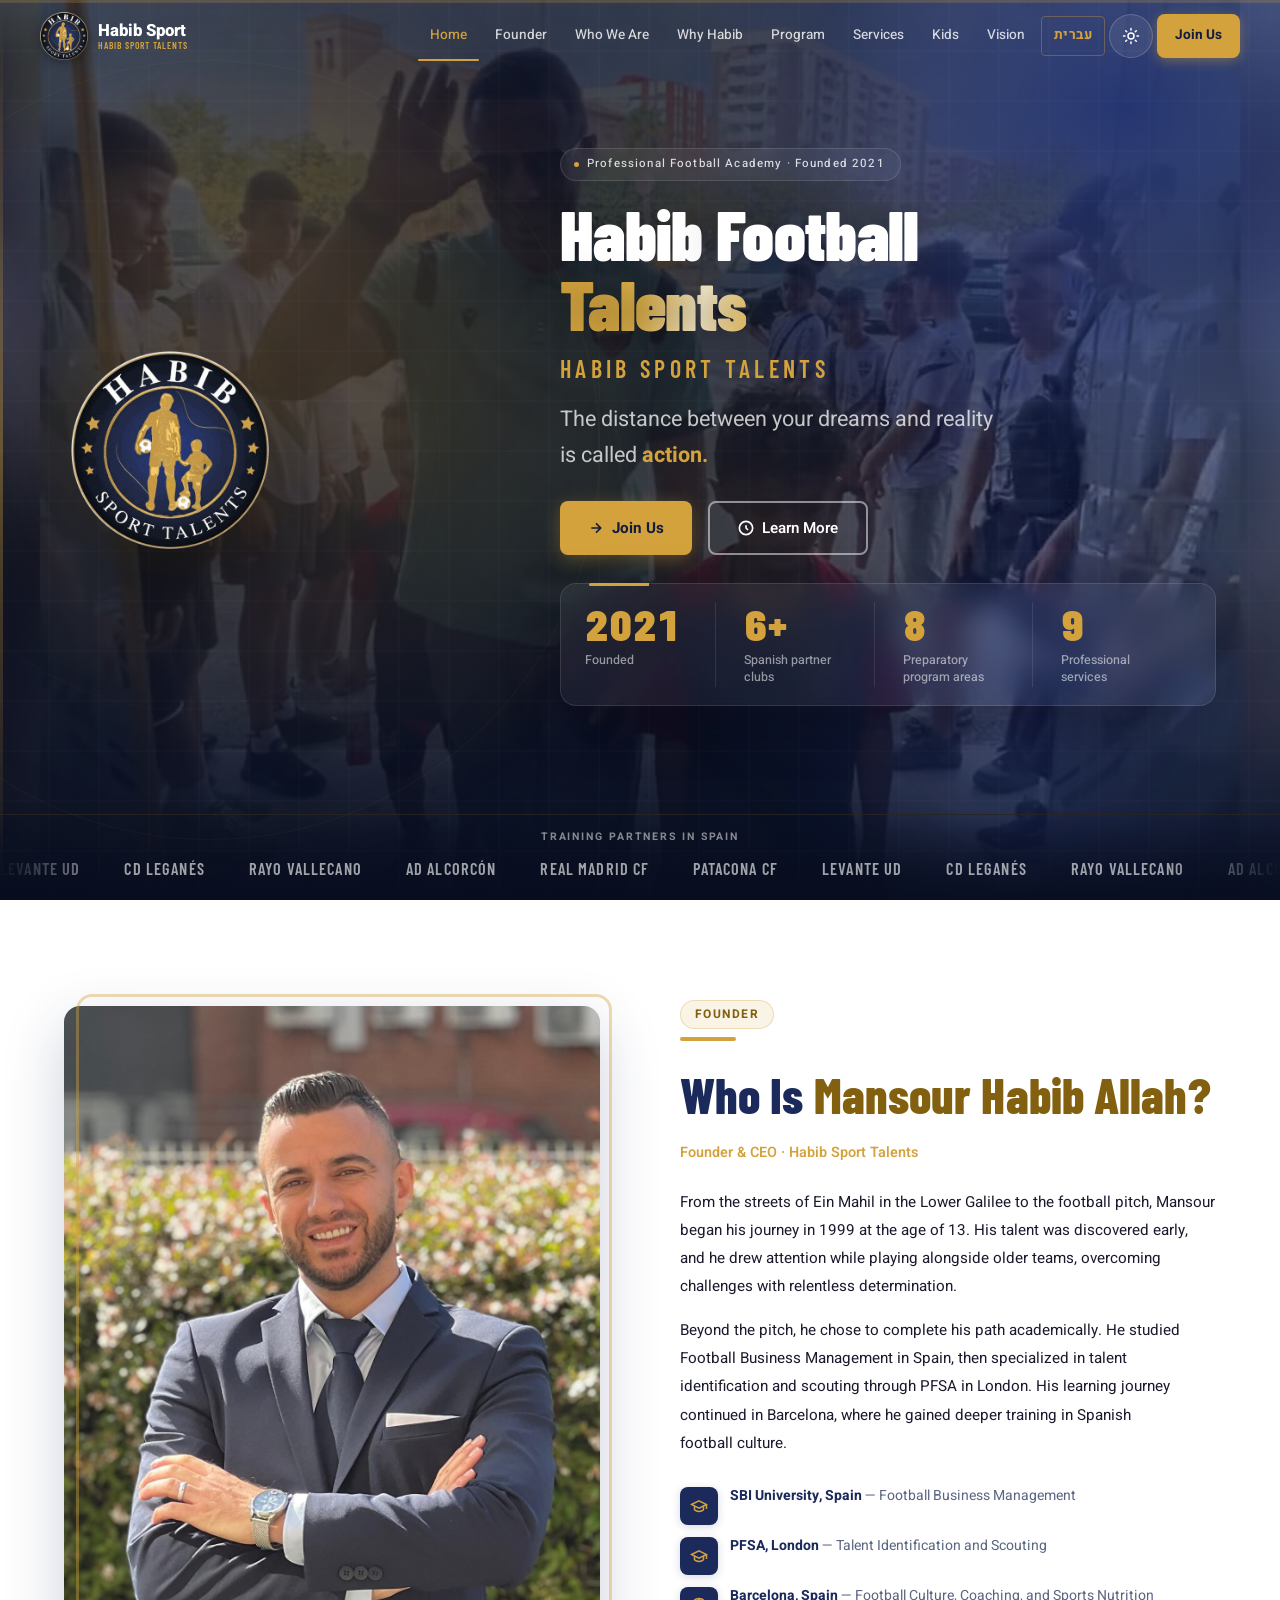
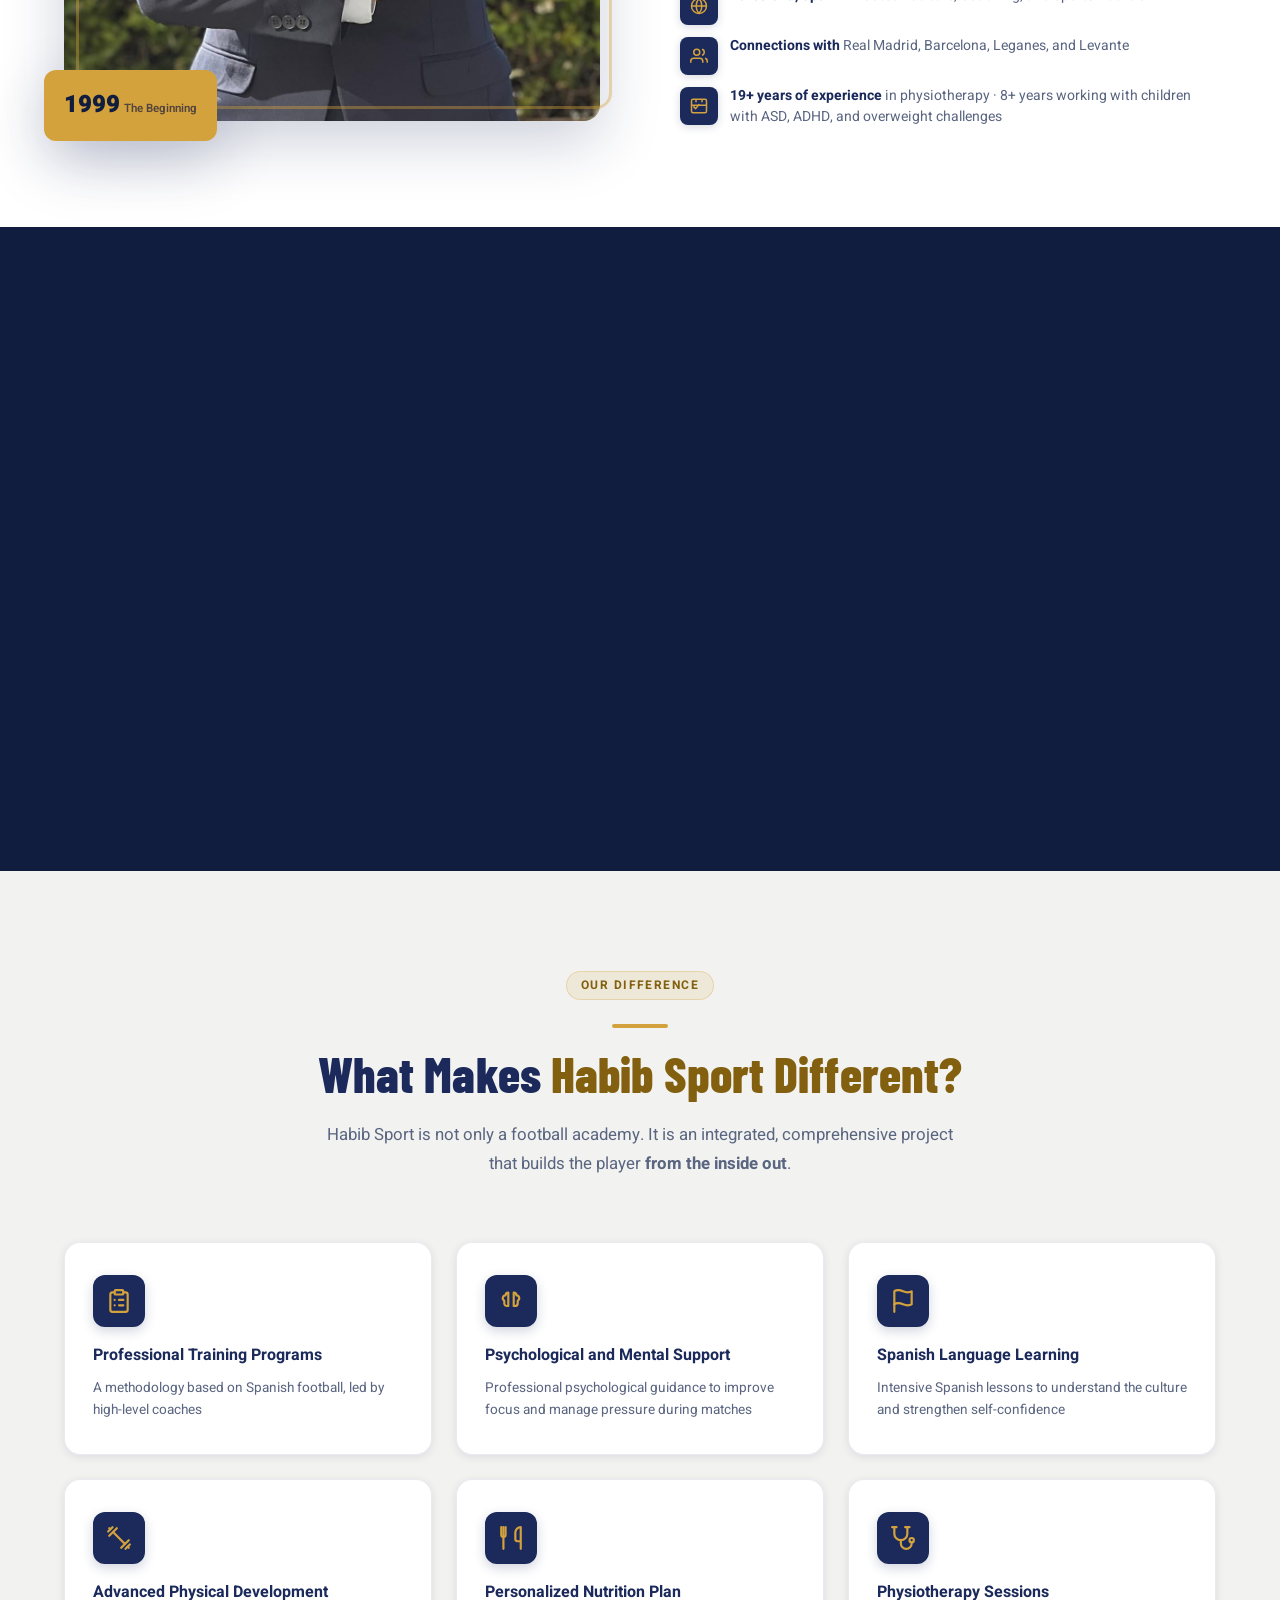
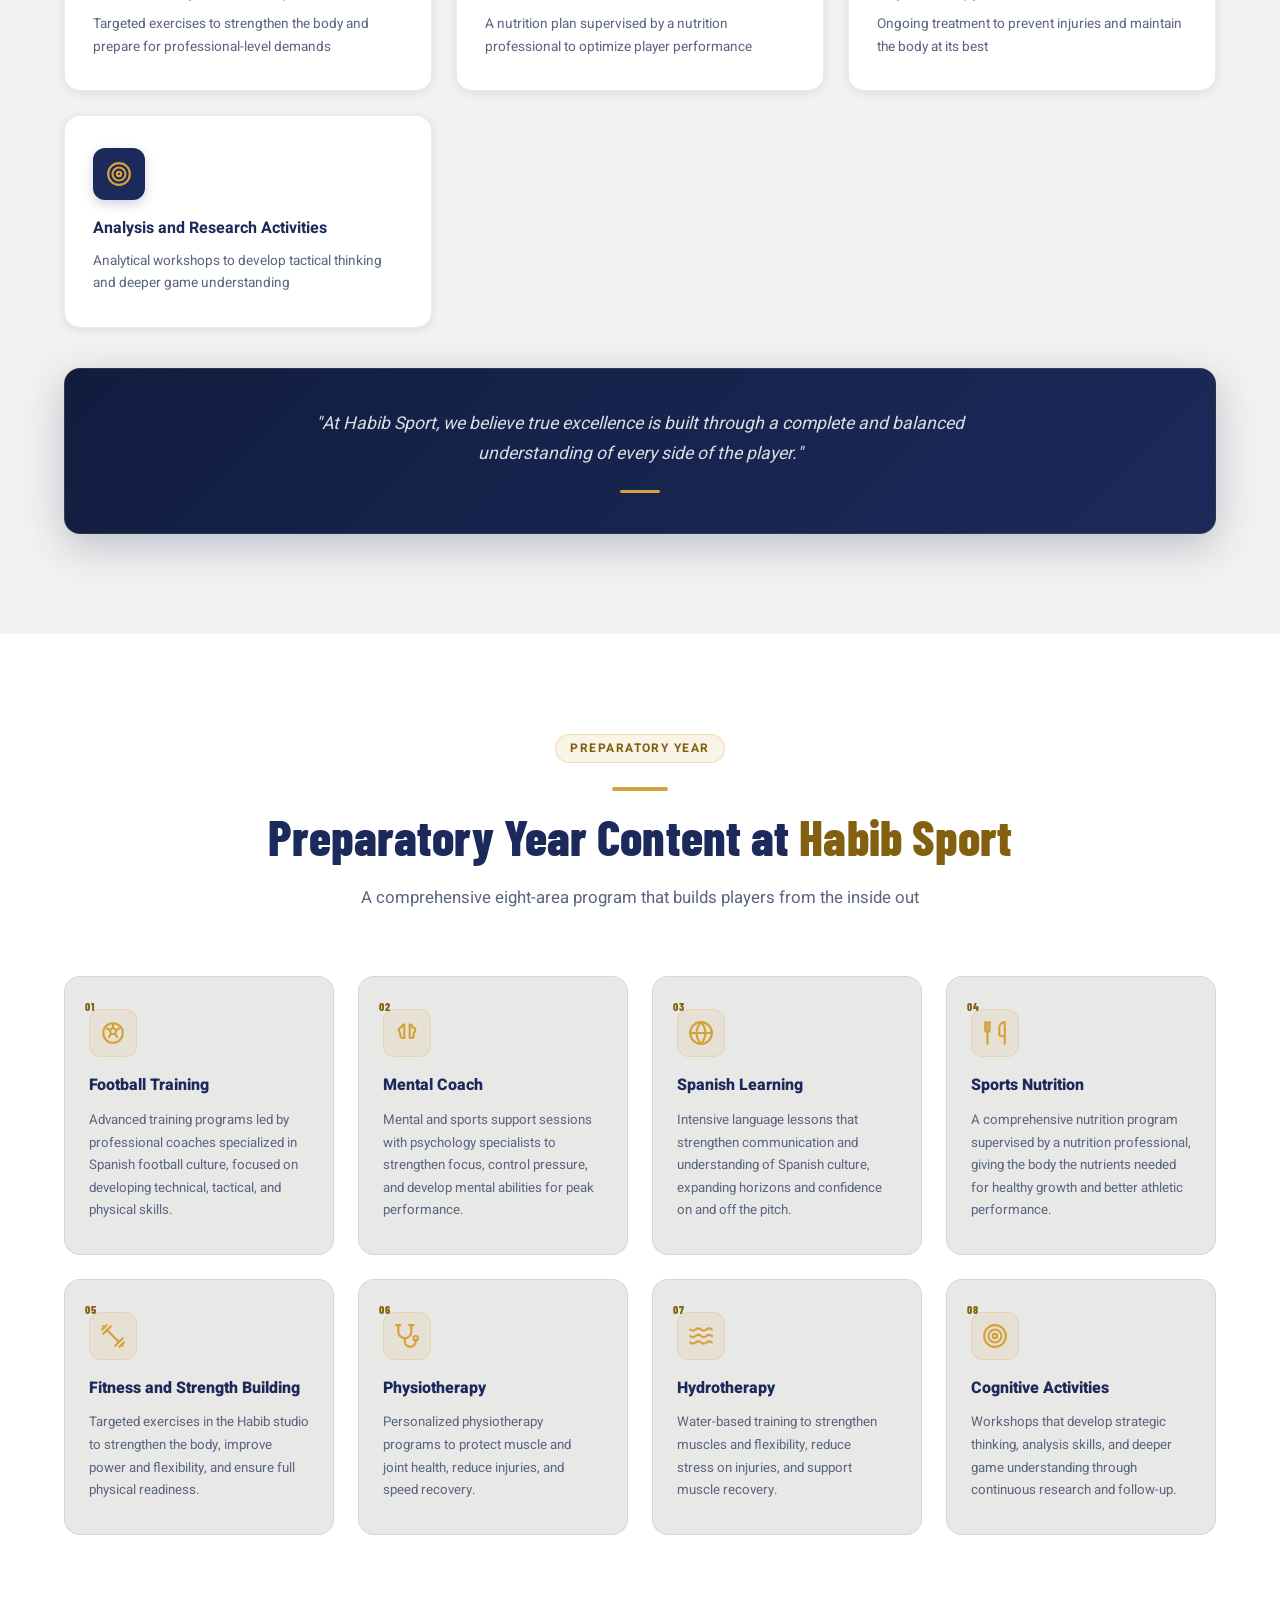
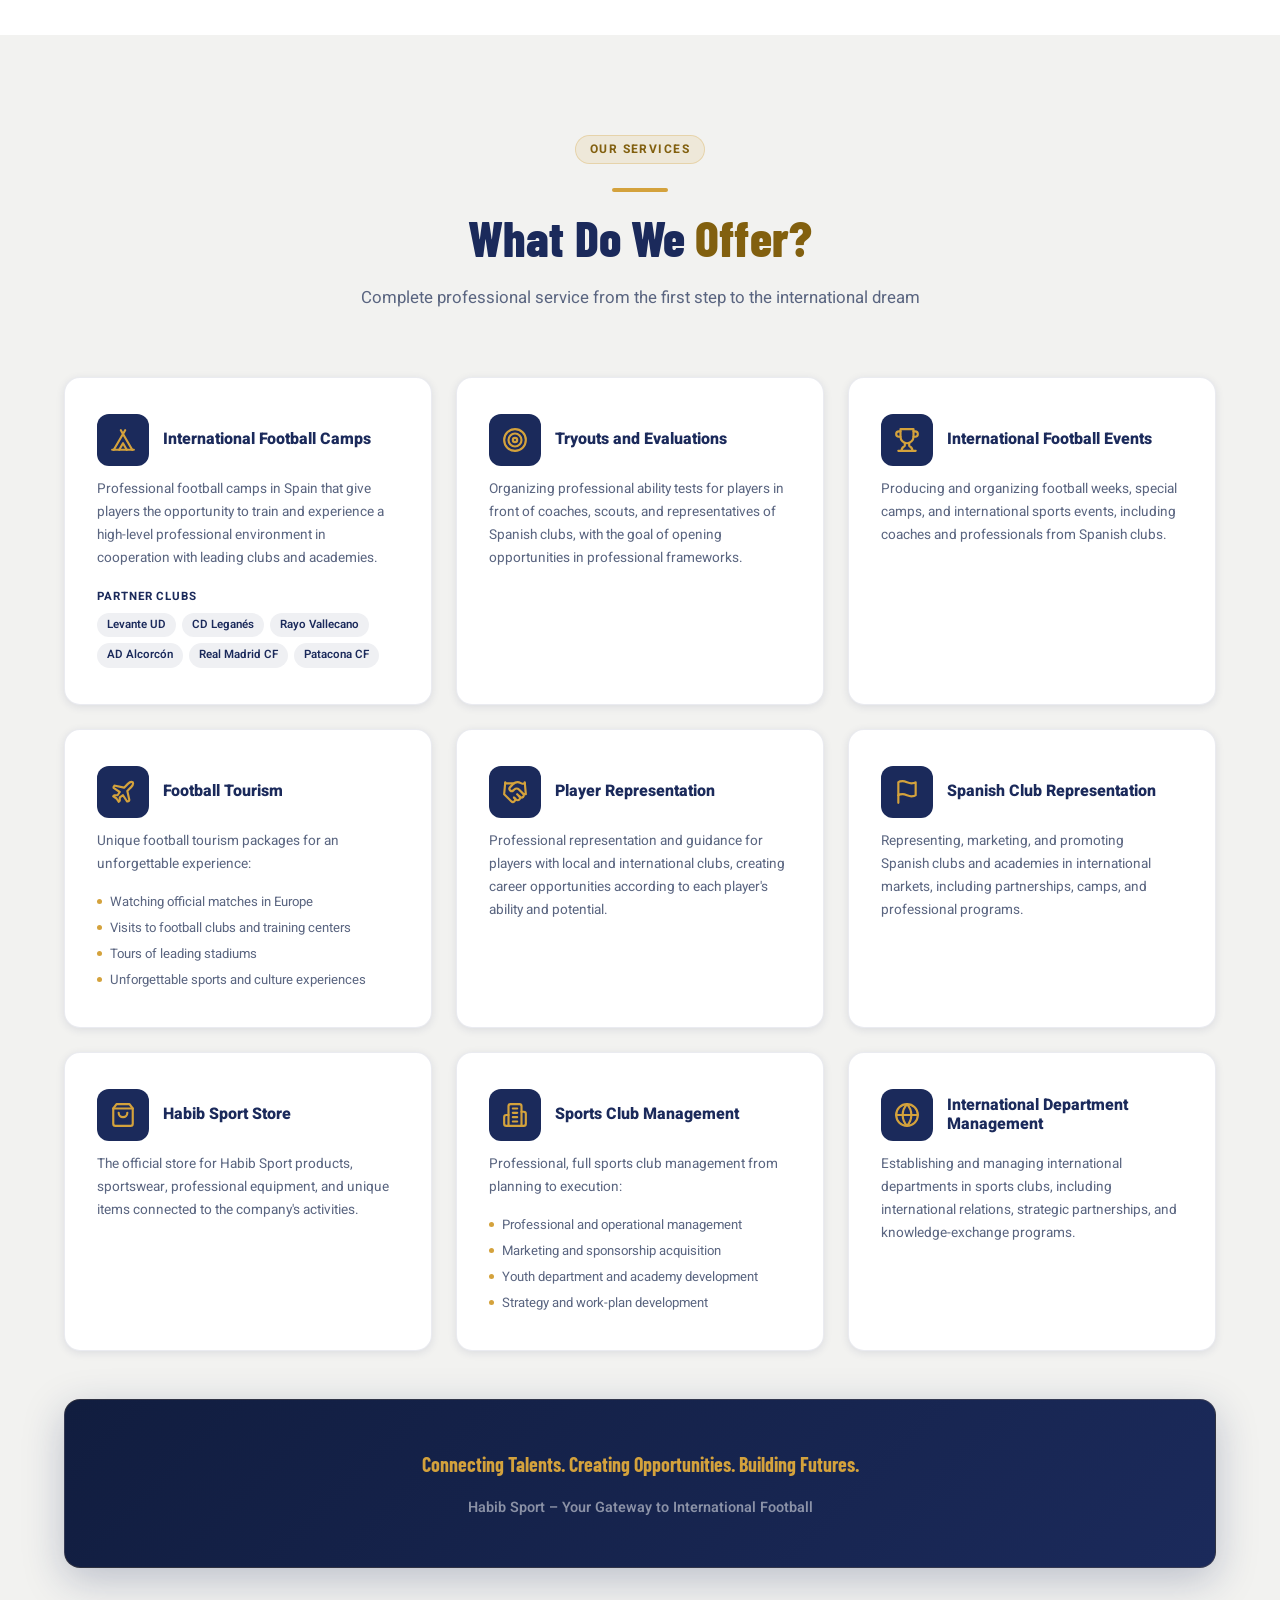
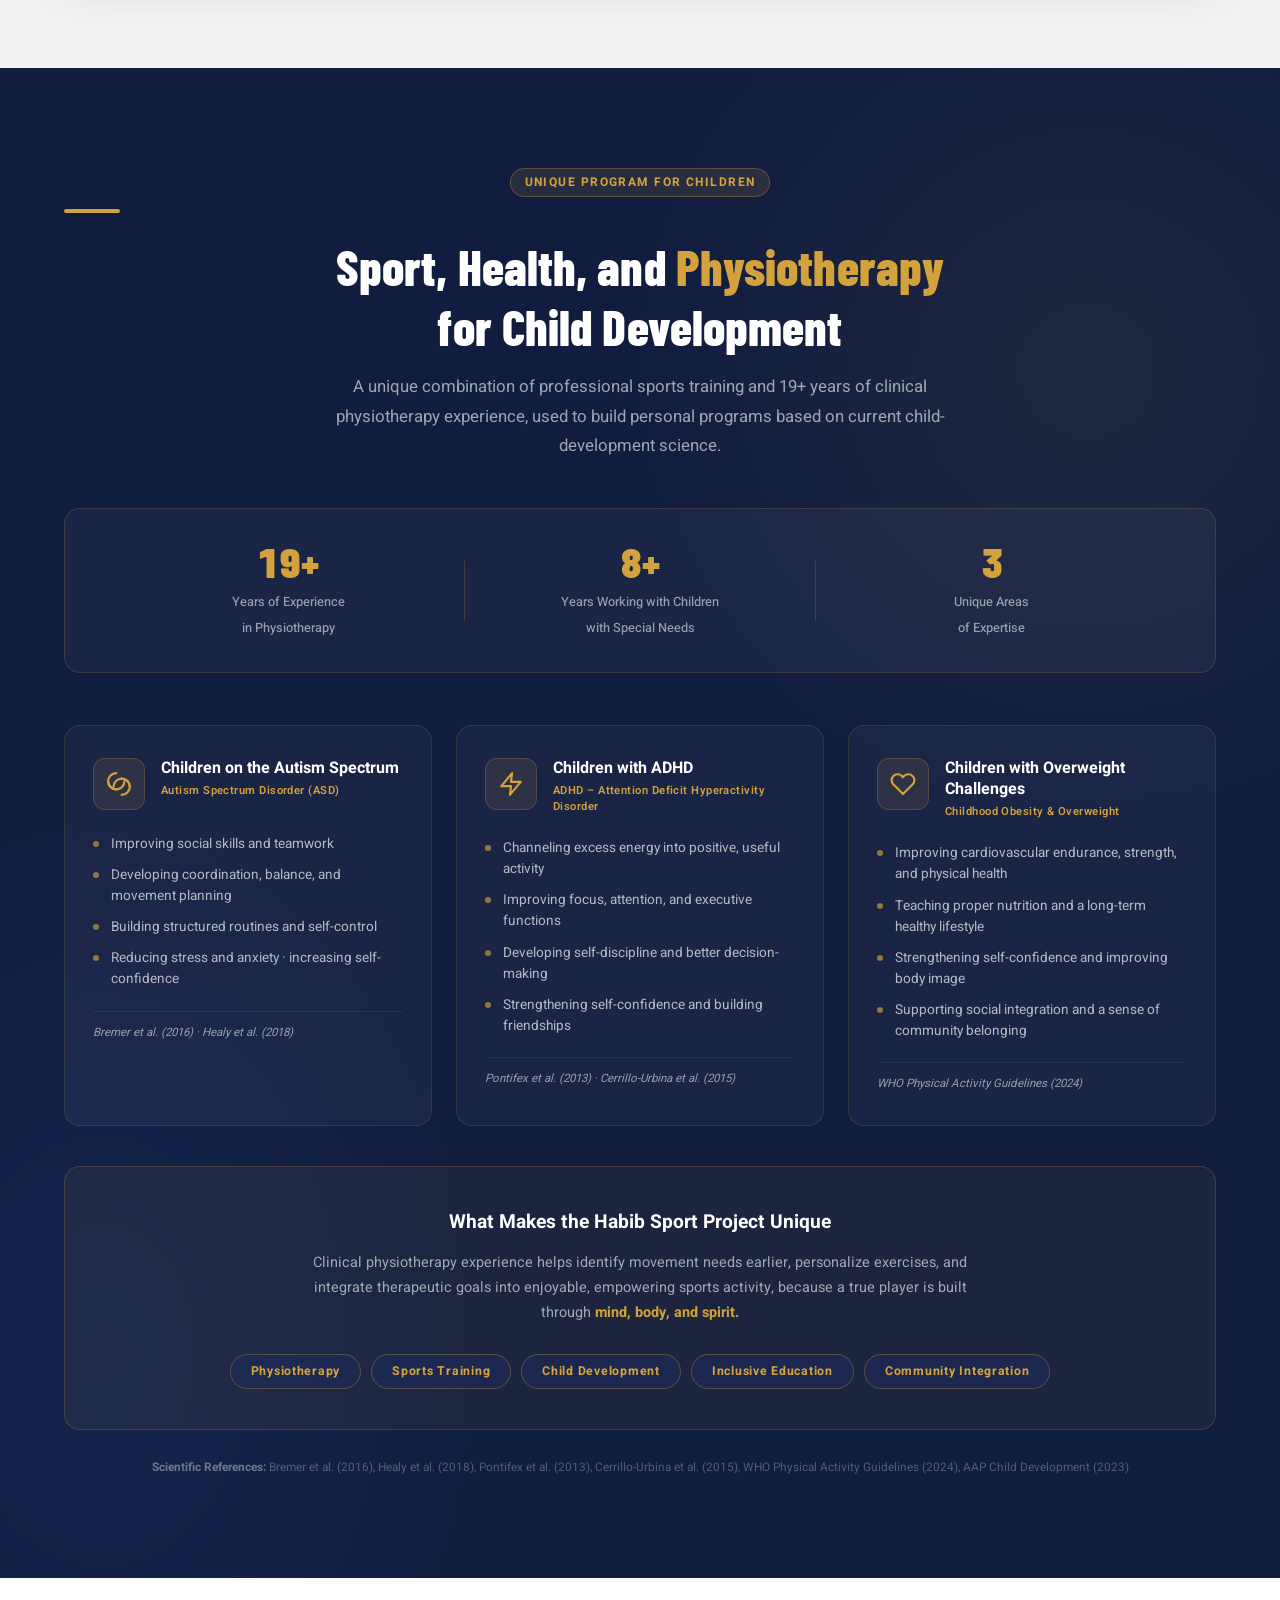
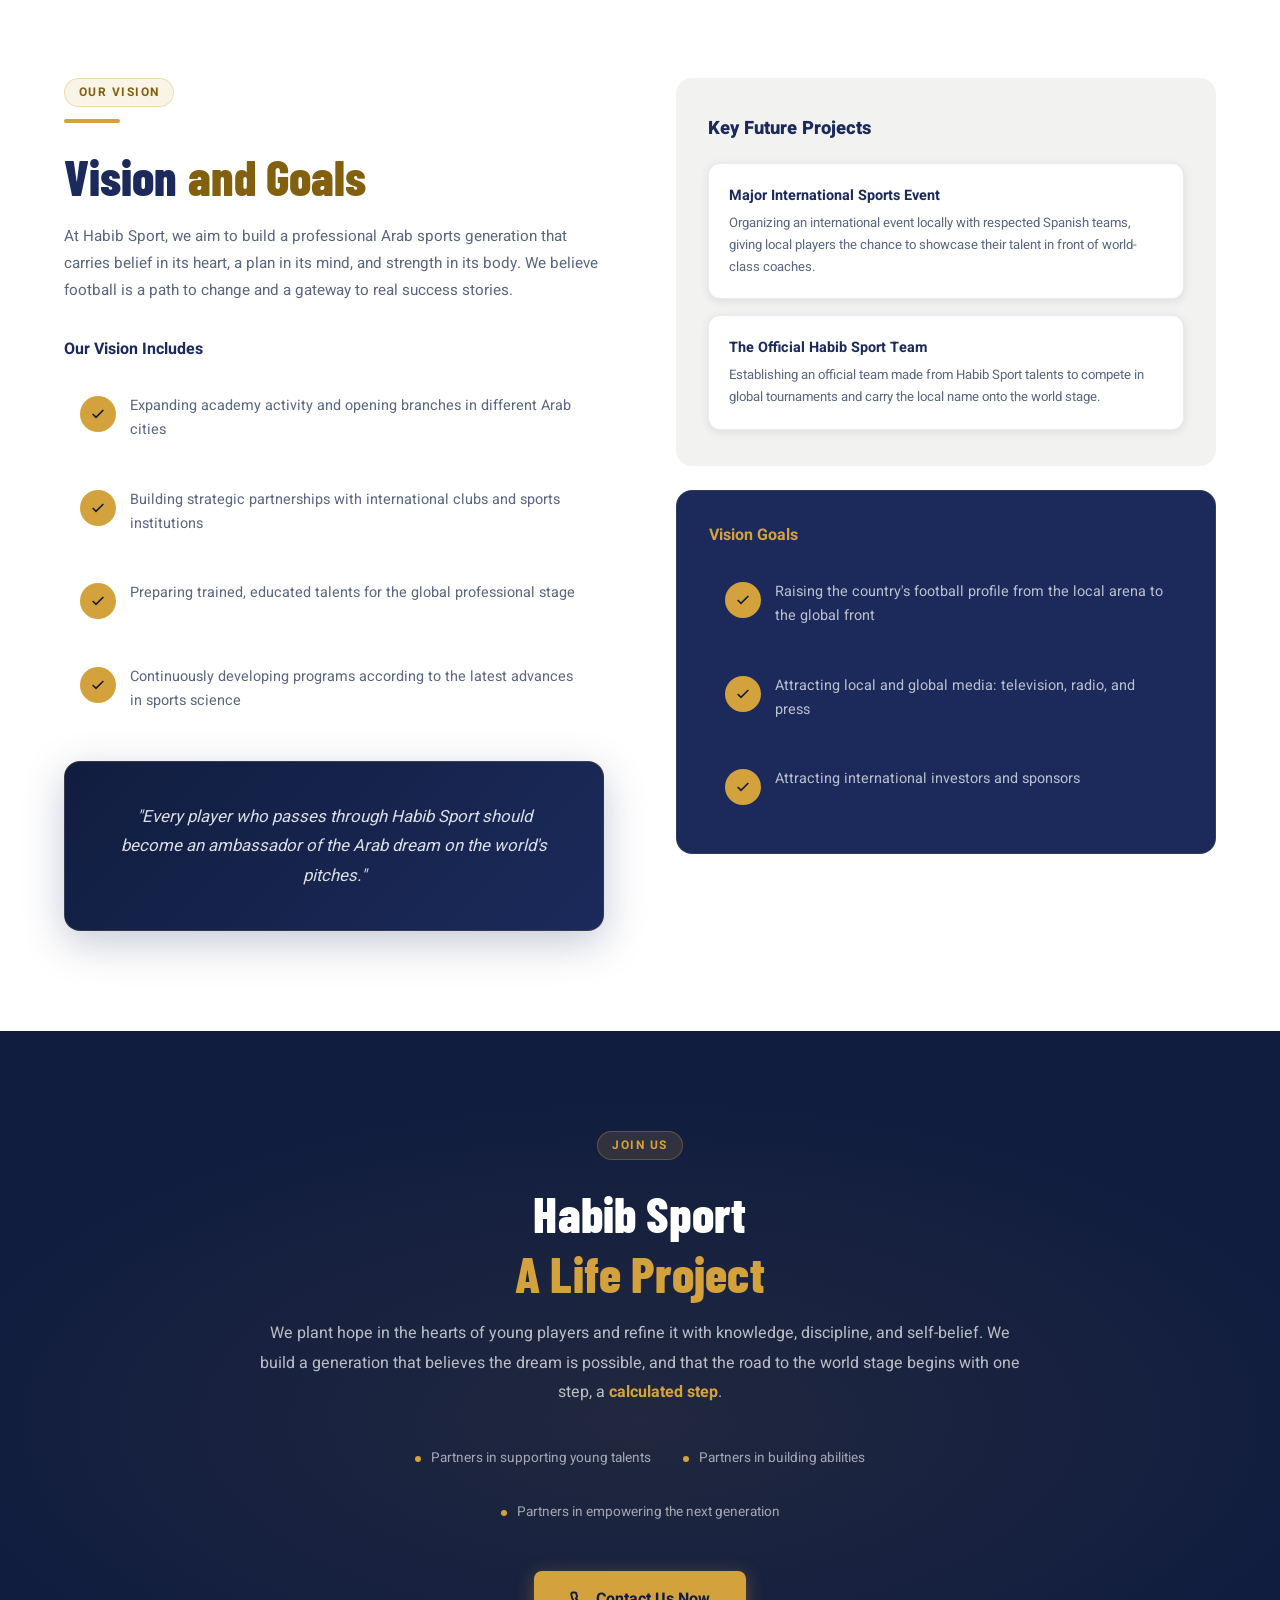
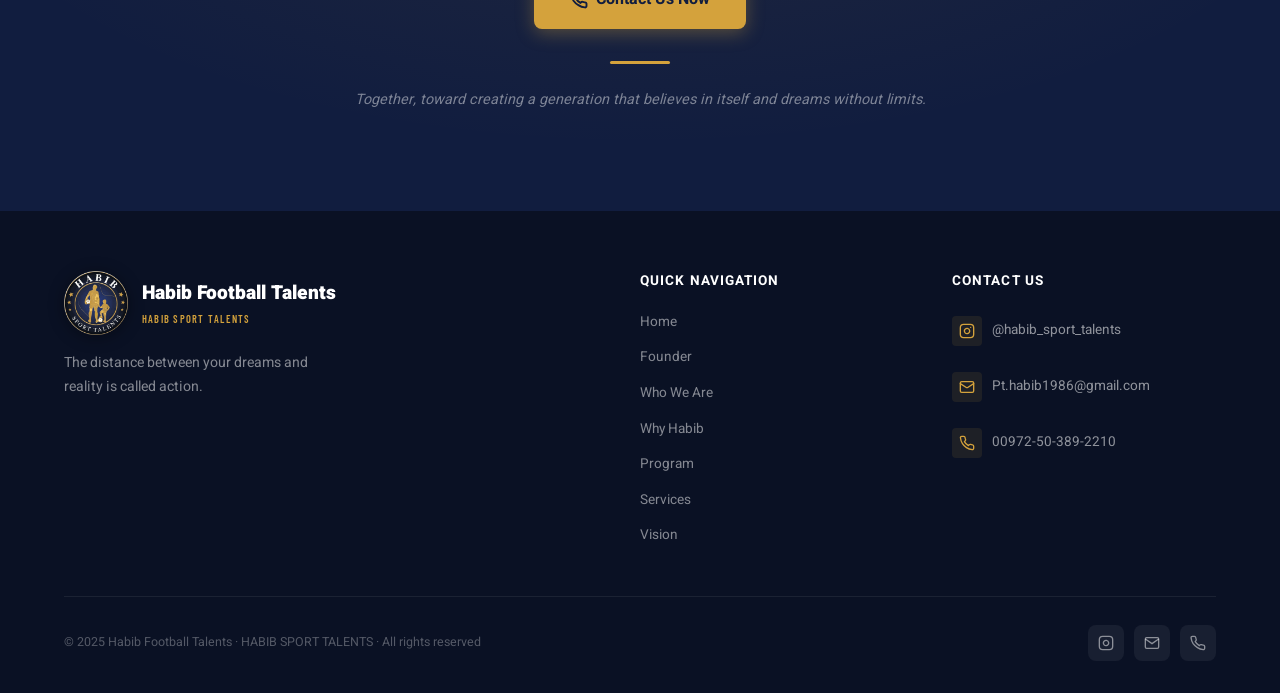
==== commit 6a26ad45: "Add dark mode, sports typography, and a video-led hero Design system - Replace the flat :root block " ====
--- a/index.html
+++ b/index.html
@@ -18,13 +18,13 @@
   <meta property="og:locale" content="en_US" />
   <meta property="og:title" content="Habib Football Talents · HABIB SPORT TALENTS" />
   <meta property="og:description" content="A professional football academy with connections to leading clubs in Spain, discovering and developing tomorrow's football talents." />
-  <meta property="og:image" content="assets/images/og-image.jpg" />
+  <meta property="og:image" content="https://yazan9902.github.io/habib-sport/assets/images/og-image.jpg" />
   <meta property="og:image:width" content="1200" />
   <meta property="og:image:height" content="630" />
   <meta name="twitter:card" content="summary_large_image" />
   <meta name="twitter:title" content="Habib Football Talents · HABIB SPORT TALENTS" />
   <meta name="twitter:description" content="A professional football academy with connections to leading clubs in Spain." />
-  <meta name="twitter:image" content="assets/images/og-image.jpg" />
+  <meta name="twitter:image" content="https://yazan9902.github.io/habib-sport/assets/images/og-image.jpg" />
   <meta name="robots" content="index, follow" />
   <link rel="alternate" hreflang="en" href="index.html" />
   <link rel="alternate" hreflang="he" href="he.html" />
@@ -32,10 +32,20 @@
 
   <link rel="preconnect" href="https://fonts.googleapis.com" />
   <link rel="preconnect" href="https://fonts.gstatic.com" crossorigin />
-  <link href="https://fonts.googleapis.com/css2?family=Heebo:wght@400;500;600;700;800;900&display=swap" rel="stylesheet" />
+  <link href="https://fonts.googleapis.com/css2?family=Barlow+Condensed:wght@500;600;700&family=Heebo:wght@400;500;600;700;800;900&display=swap" rel="stylesheet" />
   <link rel="stylesheet" href="assets/css/styles.css" />
+  <script>
+    // Applied before paint: reading the saved theme after render would flash the wrong one.
+    try {
+      var t = localStorage.getItem('habib-theme');
+      if (t === 'dark' || t === 'light') document.documentElement.dataset.theme = t;
+    } catch (e) {}
+  </script>
+  <noscript><style>.fade-in{opacity:1 !important;transform:none !important}</style></noscript>
 </head>
 <body>
+
+<a class="skip-link" href="#main">Skip to main content</a>
 
 <!-- Scroll progress bar -->
 <div class="scroll-progress" aria-hidden="true">
@@ -62,6 +72,7 @@
       <a href="#kids" role="listitem">Kids</a>
       <a href="#vision" role="listitem">Vision</a>
       <a href="he.html" class="lang-switch" role="listitem" lang="he" dir="rtl">עברית</a>
+      <button class="theme-toggle" type="button" id="themeToggle" aria-label="Toggle dark mode" title="Toggle dark mode" aria-pressed="false"><svg class="icon-sun" viewBox="0 0 24 24" fill="none" stroke="currentColor" stroke-width="2" stroke-linecap="round" aria-hidden="true"><circle cx="12" cy="12" r="4"/><path d="M12 2v2M12 20v2M4.9 4.9l1.4 1.4M17.7 17.7l1.4 1.4M2 12h2M20 12h2M4.9 19.1l1.4-1.4M17.7 6.3l1.4-1.4"/></svg><svg class="icon-moon" viewBox="0 0 24 24" fill="none" stroke="currentColor" stroke-width="2" stroke-linecap="round" stroke-linejoin="round" aria-hidden="true"><path d="M21 12.8A9 9 0 1 1 11.2 3a7 7 0 0 0 9.8 9.8z"/></svg></button>
       <a href="#contact" class="nav-cta" role="listitem">Join Us</a>
     </div>
     <button class="nav-hamburger" id="hamburger" aria-label="Open menu" aria-expanded="false" aria-controls="mobileMenu" data-label-open="Open menu" data-label-close="Close menu">
@@ -81,17 +92,38 @@
   <a href="#kids">Kids Program</a>
   <a href="#vision">Vision &amp; Goals</a>
   <a href="he.html" class="lang-switch" lang="he" dir="rtl">עברית</a>
+  <button class="theme-toggle" type="button" id="themeToggleMobile" aria-label="Toggle dark mode" aria-pressed="false"><svg class="icon-sun" viewBox="0 0 24 24" fill="none" stroke="currentColor" stroke-width="2" stroke-linecap="round" aria-hidden="true"><circle cx="12" cy="12" r="4"/><path d="M12 2v2M12 20v2M4.9 4.9l1.4 1.4M17.7 17.7l1.4 1.4M2 12h2M20 12h2M4.9 19.1l1.4-1.4M17.7 6.3l1.4-1.4"/></svg><svg class="icon-moon" viewBox="0 0 24 24" fill="none" stroke="currentColor" stroke-width="2" stroke-linecap="round" stroke-linejoin="round" aria-hidden="true"><path d="M21 12.8A9 9 0 1 1 11.2 3a7 7 0 0 0 9.8 9.8z"/></svg><span class="toggle-label">Theme</span></button>
   <a href="#contact" class="nav-cta">Join Us</a>
 </div>
 
+<main id="main" tabindex="-1">
+
 <!-- ─── HERO ──────────────────────────────────────────── -->
 <section id="hero" class="hero" aria-label="Homepage">
+  <div class="hero-media" aria-hidden="true">
+    <!-- Sources and poster are attached by main.js: the landscape cut shows only
+         its centre ~24% on a phone, so small screens get a 9:16 recut instead.
+         <source media> is not honoured for <video> in Blink, hence the JS.
+         preload="none" keeps both cuts from being fetched. -->
+    <video class="hero-video" muted loop playsinline preload="none"
+           data-poster-wide="assets/images/hero-poster.jpg"
+           data-poster-narrow="assets/images/hero-poster-mobile.jpg"
+           data-webm-wide="assets/media/hero.webm"
+           data-mp4-wide="assets/media/hero.mp4"
+           data-webm-narrow="assets/media/hero-mobile.webm"
+           data-mp4-narrow="assets/media/hero-mobile.mp4"></video>
+  </div>
+  <div class="hero-scrim" aria-hidden="true"></div>
+
   <div class="hero-bg" aria-hidden="true"></div>
   <div class="hero-pitch" aria-hidden="true"></div>
+  <div class="hero-aurora" aria-hidden="true"><span></span><span></span><span></span></div>
+  <div class="hero-beams" aria-hidden="true"><span></span><span></span><span></span></div>
   <div class="hero-circle hero-circle-1" aria-hidden="true"></div>
   <div class="hero-circle hero-circle-2" aria-hidden="true"></div>
   <div class="hero-circle hero-circle-3" aria-hidden="true"></div>
   <div class="hero-accent" aria-hidden="true"></div>
+  <div class="hero-spotlight" aria-hidden="true"></div>
 
   <div class="hero-crest" aria-hidden="true">
     <div class="hero-crest-glow"></div>
@@ -100,7 +132,7 @@
 
   <div class="hero-content container">
     <div class="hero-badge">Professional Football Academy · Founded 2021</div>
-    <h1 class="hero-title">Habib Football<br>Talents</h1>
+    <h1 class="hero-title"><span class="w">Habib</span> <span class="w">Football</span><br><span class="w hero-title-accent">Talents</span></h1>
     <span class="hero-title-en">HABIB SPORT TALENTS</span>
     <p class="hero-tagline">
       The distance between your dreams and reality<br>is called <strong>action.</strong>
@@ -116,7 +148,7 @@
       </a>
     </div>
 
-    <div class="hero-stats" aria-label="Academy statistics">
+    <div class="hero-stats is-panel" aria-label="Academy statistics">
       <div class="hero-stat">
         <span class="num" aria-label="Since 2021">2021</span>
         <span class="label">Founded</span>
@@ -132,6 +164,16 @@
       <div class="hero-stat">
         <span class="num">9</span>
         <span class="label">Professional services</span>
+      </div>
+    </div>
+  </div>
+
+  <div class="hero-clubs" aria-label="Partner clubs in Spain">
+    <p class="hero-clubs-label">Training partners in Spain</p>
+    <div class="hero-clubs-viewport">
+      <div class="hero-clubs-track">
+        <ul class="hero-clubs-set" role="list"><li>Levante UD</li><li>CD Leganés</li><li>Rayo Vallecano</li><li>AD Alcorcón</li><li>Real Madrid CF</li><li>Patacona CF</li></ul>
+        <ul class="hero-clubs-set" role="list" aria-hidden="true"><li>Levante UD</li><li>CD Leganés</li><li>Rayo Vallecano</li><li>AD Alcorcón</li><li>Real Madrid CF</li><li>Patacona CF</li></ul>
       </div>
     </div>
   </div>
@@ -633,7 +675,7 @@
         <p class="vision-intro">
           At Habib Sport, we aim to build a professional Arab sports generation that carries belief in its heart, a plan in its mind, and strength in its body. We believe football is a path to change and a gateway to real success stories.
         </p>
-        <h3 style="font-size:1rem;font-weight:700;color:var(--navy);margin-bottom:16px">Our Vision Includes</h3>
+        <h3 style="font-size:1rem;font-weight:700;color:var(--heading-ink);margin-bottom:16px">Our Vision Includes</h3>
         <div class="vision-items" role="list">
           <div class="vision-item" role="listitem">
             <div class="vision-dot" aria-hidden="true"><svg viewBox="0 0 24 24" fill="none" stroke="currentColor" stroke-width="2.5"><polyline points="20 6 9 17 4 12"/></svg></div>
@@ -721,6 +763,8 @@
   </div>
 </section>
 
+</main>
+
 <!-- ─── FOOTER ─────────────────────────────────────────── -->
 <footer id="contact" class="footer" role="contentinfo" aria-label="Footer - Habib Sport">
   <div class="container">
@@ -762,7 +806,7 @@
           </div>
           <div class="contact-item" role="listitem">
             <div class="contact-icon" aria-hidden="true"><svg viewBox="0 0 24 24" fill="none" stroke="currentColor" stroke-width="2" stroke-linecap="round" stroke-linejoin="round"><path d="M22 16.92v3a2 2 0 0 1-2.18 2 19.79 19.79 0 0 1-8.63-3.07 19.5 19.5 0 0 1-6-6 19.79 19.79 0 0 1-3.07-8.67A2 2 0 0 1 4.11 2h3a2 2 0 0 1 2 1.72 12.84 12.84 0 0 0 .7 2.81 2 2 0 0 1-.45 2.11L8.09 9.91a16 16 0 0 0 6 6l1.27-1.27a2 2 0 0 1 2.11-.45 12.84 12.84 0 0 0 2.81.7A2 2 0 0 1 22 16.92z"/></svg></div>
-            <a href="tel:00972503892210" aria-label="Call us" dir="ltr">00972-50-389221</a>
+            <a href="tel:00972503892210" aria-label="Call us" dir="ltr">00972-50-389-2210</a>
           </div>
         </div>
       </div>
--- a/assets/css/styles.css
+++ b/assets/css/styles.css
@@ -1,24 +1,64 @@
 /* ─── TOKENS ─────────────────────────────────────── */
     :root {
+      color-scheme: light;
+
+      /* Brand primitives — fixed identity, never themed */
       --navy:   #1B2A5B;
       --navy-d: #111d3f;
       --navy-l: #243470;
       --gold:   #D4A23C;
       --gold-l: #e6b84f;
       --gold-d: #b8861e;
+      /* Deep gold: the only gold that passes 4.5:1 as text on a light surface */
+      --gold-deep: #82600F;
       --white:  #FFFFFF;
-      --bg:     #F2F2F0;
-      --bg-2:   #E8E8E6;
+
+      /* Semantic surfaces — these are what flip between themes */
+      --surface:   #FFFFFF;   /* cards, light sections */
+      --surface-2: #F2F2F0;   /* page ground, recessed panels */
+      --surface-3: #E8E8E6;   /* deepest light tone */
       --text:   #1a1a2e;
       --muted:  #5a6580;
+      --border: rgba(27,42,91,.09);
+      --border-strong: rgba(27,42,91,.16);
+      /* Gold used as *ink*. Sections on light ground redefine this to --gold-deep. */
+      --gold-ink: var(--gold);
+      --scrim: rgba(10,15,30,.55);
+
+      /* Legacy aliases kept so older rules keep resolving */
+      --bg:   var(--surface-2);
+      --bg-2: var(--surface-3);
+
+      /* Type */
+      --font-display: 'Barlow Condensed', 'Heebo', system-ui, sans-serif;
+      --font-body: 'Heebo', system-ui, -apple-system, sans-serif;
+
+      /* Radii */
       --r4: 4px;
       --r8: 8px;
       --r12: 12px;
       --r16: 16px;
+      --r-pill: 999px;
+
+      /* 4/8pt spacing rhythm */
+      --sp-1: 4px;  --sp-2: 8px;  --sp-3: 12px; --sp-4: 16px;
+      --sp-5: 24px; --sp-6: 32px; --sp-7: 48px; --sp-8: 64px;
+      --sp-9: 96px;
+
+      /* Elevation scale */
       --shadow-sm: 0 2px 8px rgba(27,42,91,.10);
       --shadow-md: 0 8px 32px rgba(27,42,91,.15);
       --shadow-lg: 0 20px 60px rgba(27,42,91,.22);
+
+      /* Layering scale */
+      --z-base: 1; --z-raised: 10; --z-sticky: 100; --z-nav: 1000; --z-menu: 1100;
+
+      /* Motion */
       --ease: cubic-bezier(.22,1,.36,1);
+      --ease-out: cubic-bezier(.16,1,.3,1);
+      --dur-fast: 150ms;
+      --dur: 250ms;
+      --dur-slow: 400ms;
     }
 
     /* ─── RESET ──────────────────────────────────────── */
@@ -30,7 +70,7 @@
     }
     body {
       font-family: 'Heebo', sans-serif;
-      background: var(--bg);
+      background: var(--surface-2);
       color: var(--text);
       direction: ltr;
       text-align: left;
@@ -65,7 +105,7 @@
       font-weight: 700;
       letter-spacing: .12em;
       text-transform: uppercase;
-      color: var(--gold);
+      color: var(--gold-ink);
       background: rgba(212,162,60,.12);
       border: 1px solid rgba(212,162,60,.3);
       border-radius: 100px;
@@ -75,11 +115,11 @@
     .section-title {
       font-size: clamp(1.75rem, 4vw, 2.6rem);
       font-weight: 800;
-      color: var(--navy);
+      color: var(--heading-ink);
       line-height: 1.2;
       margin-bottom: 16px;
     }
-    .section-title span { color: var(--gold); }
+    .section-title span { color: var(--gold-ink); }
     .section-sub {
       font-size: 1.05rem;
       color: var(--muted);
@@ -495,7 +535,7 @@
 
     /* ─── FOUNDER ─────────────────────────────────────── */
     .founder {
-      background: var(--white) !important;
+      background: var(--surface) !important;
     }
     .founder-grid {
       display: grid;
@@ -547,7 +587,7 @@
     }
     .founder-body {
       font-size: .95rem;
-      color: #444;
+      color: var(--text);
       line-height: 1.85;
       margin-bottom: 16px;
     }
@@ -583,7 +623,7 @@
       color: var(--muted);
       line-height: 1.5;
     }
-    .founder-cred-text strong { color: var(--navy); font-weight: 700; }
+    .founder-cred-text strong { color: var(--heading-ink); font-weight: 700; }
 
     /* ─── WHO WE ARE ─────────────────────────────────── */
     .who { background: var(--navy-d) !important; }
@@ -654,7 +694,7 @@
     }
 
     /* ─── DISTINGUISH ────────────────────────────────── */
-    .distinguish { background: var(--bg) !important; }
+    .distinguish { background: var(--surface-2) !important; }
     .distinguish-header { text-align: center; margin-bottom: 64px; }
     .distinguish-header .section-sub { margin: 0 auto; }
     .distinguish-grid {
@@ -663,7 +703,7 @@
       gap: 24px;
     }
     .distinguish-card {
-      background: var(--white);
+      background: var(--surface);
       border-radius: var(--r16);
       padding: 32px 28px;
       border: 1px solid rgba(27,42,91,.08);
@@ -706,7 +746,7 @@
     .distinguish-card h3 {
       font-size: 1rem;
       font-weight: 700;
-      color: var(--navy);
+      color: var(--heading-ink);
       margin-bottom: 8px;
     }
     .distinguish-card p {
@@ -739,7 +779,7 @@
     }
 
     /* ─── PROGRAM ─────────────────────────────────────── */
-    .program { background: var(--white) !important; }
+    .program { background: var(--surface) !important; }
     .program-header { text-align: center; margin-bottom: 64px; }
     .program-header .section-sub { margin: 0 auto; }
     .program-grid {
@@ -775,8 +815,8 @@
       left: 20px;
       font-size: .72rem;
       font-weight: 800;
-      color: var(--gold);
-      opacity: .6;
+      color: var(--gold-ink);
+      opacity: 1;
       letter-spacing: .08em;
     }
     .program-icon {
@@ -795,7 +835,7 @@
     .program-card h3 {
       font-size: 1rem;
       font-weight: 800;
-      color: var(--navy);
+      color: var(--heading-ink);
       margin-bottom: 10px;
     }
     .program-card p {
@@ -805,7 +845,7 @@
     }
 
     /* ─── SERVICES ───────────────────────────────────── */
-    .services { background: var(--bg) !important; }
+    .services { background: var(--surface-2) !important; }
     .services-header { text-align: center; margin-bottom: 64px; }
     .services-header .section-sub { margin: 0 auto; }
     .services-grid {
@@ -814,7 +854,7 @@
       gap: 24px;
     }
     .service-card {
-      background: var(--white);
+      background: var(--surface);
       border-radius: var(--r16);
       padding: 36px 32px;
       border: 1px solid rgba(27,42,91,.07);
@@ -864,7 +904,7 @@
     .service-title-he {
       font-size: 1rem;
       font-weight: 800;
-      color: var(--navy);
+      color: var(--heading-ink);
       line-height: 1.2;
     }
     .service-title-en {
@@ -884,7 +924,7 @@
     .service-clubs-label {
       font-size: .72rem;
       font-weight: 700;
-      color: var(--navy);
+      color: var(--heading-ink);
       text-transform: uppercase;
       letter-spacing: .08em;
       margin-bottom: 6px;
@@ -898,7 +938,7 @@
       font-size: .72rem;
       font-weight: 600;
       background: rgba(27,42,91,.07);
-      color: var(--navy);
+      color: var(--heading-ink);
       padding: 3px 10px;
       border-radius: 100px;
       transition: background .2s ease, color .2s ease;
@@ -955,7 +995,7 @@
     }
 
     /* ─── VISION ─────────────────────────────────────── */
-    .vision { background: var(--white) !important; }
+    .vision { background: var(--surface) !important; }
     .vision-grid {
       display: grid;
       grid-template-columns: 1fr 1fr;
@@ -999,14 +1039,14 @@
       line-height: 1.65;
     }
     .vision-future {
-      background: var(--bg);
+      background: var(--surface-2);
       border-radius: var(--r16);
       padding: 36px 32px;
     }
     .vision-future h3 {
       font-size: 1.15rem;
       font-weight: 800;
-      color: var(--navy);
+      color: var(--heading-ink);
       margin-bottom: 20px;
     }
     .future-items {
@@ -1015,7 +1055,7 @@
       gap: 16px;
     }
     .future-item {
-      background: var(--white);
+      background: var(--surface);
       border-radius: var(--r12);
       padding: 20px;
       border: 1px solid rgba(27,42,91,.08);
@@ -1024,7 +1064,7 @@
     .future-item h4 {
       font-size: .9rem;
       font-weight: 700;
-      color: var(--navy);
+      color: var(--heading-ink);
       margin-bottom: 6px;
     }
     .future-item p {
@@ -1489,8 +1529,8 @@
       opacity: .65;
     }
     .kids-card-ref {
-      font-size: .69rem;
-      color: rgba(255,255,255,.28);
+      font-size: .72rem;
+      color: rgba(255,255,255,.55);
       border-top: 1px solid rgba(255,255,255,.06);
       padding-top: 12px;
       font-style: italic;
@@ -1665,3 +1705,703 @@
   left: auto;
   right: 20px;
 }
+
+/* ═══════════════════════════════════════════════════════════════════════
+   DESIGN ENHANCEMENTS
+   1. Dark theme   2. Display typography   3. Contrast-safe gold ink
+   4. Skip link + theme toggle   5. Nav active state   6. Interaction polish
+   ═══════════════════════════════════════════════════════════════════════ */
+
+/* ─── 1. DARK THEME ────────────────────────────────────────────────────
+   Light sections become the darkest ground and navy sections sit just
+   above them, so the page keeps its alternating light/dark rhythm. */
+@media (prefers-color-scheme: dark) {
+  :root:not([data-theme="light"]) {
+    color-scheme: dark;
+    --gold-on-surface: var(--gold-l);
+    --surface:   #121A32;
+    --surface-2: #0A0F1E;
+    --surface-3: #1A2340;
+    --text:   #E9EDF7;
+    --muted:  #9DA8C6;
+    --border: rgba(255,255,255,.10);
+    --border-strong: rgba(255,255,255,.20);
+    --gold-ink: var(--gold-l);
+    --heading-ink: var(--text);
+    --scrim: rgba(0,0,0,.72);
+    --navy:   #1D2A5C;
+    --navy-d: #16204A;
+    --navy-l: #26356E;
+    --shadow-sm: 0 2px 8px rgba(0,0,0,.45);
+    --shadow-md: 0 10px 34px rgba(0,0,0,.55);
+    --shadow-lg: 0 24px 64px rgba(0,0,0,.65);
+  }
+}
+/* Same tokens again for the explicit choice: custom properties cannot be
+   shared between a media query and an attribute selector. Keep both in sync. */
+:root[data-theme="dark"] {
+  color-scheme: dark;
+  --gold-on-surface: var(--gold-l);
+  --surface:   #121A32;
+  --surface-2: #0A0F1E;
+  --surface-3: #1A2340;
+  --text:   #E9EDF7;
+  --muted:  #9DA8C6;
+  --border: rgba(255,255,255,.10);
+  --border-strong: rgba(255,255,255,.20);
+  --gold-ink: var(--gold-l);
+  --heading-ink: var(--text);
+  --scrim: rgba(0,0,0,.72);
+  --navy:   #1D2A5C;
+  --navy-d: #16204A;
+  --navy-l: #26356E;
+  --shadow-sm: 0 2px 8px rgba(0,0,0,.45);
+  --shadow-md: 0 10px 34px rgba(0,0,0,.55);
+  --shadow-lg: 0 24px 64px rgba(0,0,0,.65);
+}
+:root { --heading-ink: var(--navy); }
+
+/* Hairline borders were hardcoded navy-tinted and vanish on dark ground. */
+/* Only the cards that sit on a LIGHT surface — their navy-tinted hairlines
+   disappear on a dark ground. The panels on navy gradients (.kids-card,
+   .services-tagline, .distinguish-quote, .vision-goal, .vision-goals-box)
+   keep their gold hairline: it is an accent, not a neutral divider. */
+.distinguish-card, .service-card, .future-item, .program-card {
+  border-color: var(--border);
+}
+/* Its 5%-navy tint reads as a card on white and as nothing on navy. */
+.program-card { background: var(--surface-3); }
+.club-tag { border-color: var(--border-strong); }
+
+/* ─── 2. DISPLAY TYPOGRAPHY ────────────────────────────────────────────
+   Barlow Condensed carries headings and figures — the athletic register
+   the brand was missing. Hebrew has no condensed cut, so it falls through
+   to Heebo per-glyph and the pages stay visually matched. */
+.hero-title, .hero-title-en, .section-title,
+.hero-stat .num, .kids-cred-num, .program-num,
+.footer-logo-en, .logo-en, .services-tagline .en {
+  font-family: var(--font-display);
+}
+.hero-title {
+  font-size: clamp(3.2rem, 9vw, 7rem);
+  letter-spacing: -.01em;
+  text-wrap: balance;
+}
+.section-title {
+  font-size: clamp(2rem, 4.4vw, 3.1rem);
+  letter-spacing: .002em;
+  text-wrap: balance;
+}
+.hero-title-en { font-weight: 600; }
+/* Figures must not reflow while counting up. */
+.hero-stat .num, .kids-cred-num {
+  font-variant-numeric: tabular-nums;
+  font-feature-settings: "tnum" 1;
+}
+.hero-stat .num { font-size: clamp(2.1rem, 3.4vw, 2.9rem); }
+.section-sub, .founder-body, .service-desc,
+.distinguish-card p, .program-card p { text-wrap: pretty; }
+
+/* Hebrew falls back to Heebo, which needs no negative tracking. */
+html[dir="rtl"] .hero-title,
+html[dir="rtl"] .section-title { letter-spacing: normal; }
+
+/* ─── 3. GOLD AS INK ───────────────────────────────────────────────────
+   #D4A23C on white is 2.1:1 — it fails as text. Sections sitting on a
+   light ground swap to the deep gold (4.9:1); gold stays bright wherever
+   the ground is navy. Decorative gold (rules, icons, borders) is untouched. */
+:root { --gold-on-surface: var(--gold-deep); }
+.founder, .distinguish, .program, .services, .vision { --gold-ink: var(--gold-on-surface); }
+.who, .kids-program, .cta-close, .footer, .hero { --gold-ink: var(--gold); }
+
+/* ─── 4. SKIP LINK ─────────────────────────────────────────────────────*/
+.skip-link {
+  position: absolute;
+  top: -100%;
+  left: var(--sp-4);
+  z-index: var(--z-menu);
+  padding: 12px 20px;
+  background: var(--gold);
+  color: var(--navy-d);
+  font-weight: 700;
+  font-size: .9rem;
+  border-radius: var(--r8);
+  box-shadow: var(--shadow-md);
+  transition: top var(--dur) var(--ease-out);
+}
+.skip-link:focus-visible { top: var(--sp-4); }
+html[dir="rtl"] .skip-link { left: auto; right: var(--sp-4); }
+
+/* ─── 5. THEME TOGGLE ──────────────────────────────────────────────────*/
+.theme-toggle {
+  display: inline-flex;
+  align-items: center;
+  justify-content: center;
+  width: 40px;
+  height: 40px;
+  flex: 0 0 40px;
+  border-radius: var(--r-pill);
+  background: rgba(255,255,255,.08);
+  border: 1px solid rgba(255,255,255,.18);
+  color: var(--white);
+  transition: background var(--dur-fast) ease, border-color var(--dur-fast) ease,
+              transform var(--dur) var(--ease);
+}
+.theme-toggle:hover { background: rgba(255,255,255,.16); border-color: rgba(255,255,255,.34); }
+.theme-toggle:active { transform: scale(.94); }
+.theme-toggle svg { width: 18px; height: 18px; }
+/* Show the icon for the theme the button switches *to*. */
+.theme-toggle .icon-moon { display: none; }
+.theme-toggle .icon-sun  { display: block; }
+@media (prefers-color-scheme: dark) {
+  :root:not([data-theme="light"]) .theme-toggle .icon-sun  { display: none; }
+  :root:not([data-theme="light"]) .theme-toggle .icon-moon { display: block; }
+}
+:root[data-theme="dark"] .theme-toggle .icon-sun  { display: none; }
+:root[data-theme="dark"] .theme-toggle .icon-moon { display: block; }
+:root[data-theme="light"] .theme-toggle .icon-sun  { display: block; }
+:root[data-theme="light"] .theme-toggle .icon-moon { display: none; }
+/* In the mobile sheet it sits inline with the links. */
+.mobile-menu .theme-toggle { width: auto; padding: 0 20px; height: 44px; gap: 10px; flex: 0 0 auto; }
+.mobile-menu .theme-toggle .toggle-label { font-weight: 600; font-size: 1rem; }
+.nav-links .theme-toggle .toggle-label { display: none; }
+
+/* ─── 6. NAV ACTIVE STATE ──────────────────────────────────────────────
+   Was an inline colour set from JS; now a class with a real indicator so
+   the current section is legible without relying on colour alone. */
+.nav-links a { position: relative; }
+.nav-links a.is-active { color: var(--gold); }
+.nav-links a.is-active::after {
+  content: "";
+  position: absolute;
+  left: 0; right: 0; bottom: -6px;
+  height: 2px;
+  background: var(--gold);
+  border-radius: 2px;
+  transform-origin: center;
+  animation: navIndicator var(--dur) var(--ease-out) both;
+}
+.nav-links a.nav-cta.is-active::after { display: none; }
+@keyframes navIndicator { from { transform: scaleX(0); opacity: 0; } to { transform: scaleX(1); opacity: 1; } }
+
+/* ─── 7. NO-SCRIPT SAFETY ──────────────────────────────────────────────
+   .fade-in starts at opacity 0; without JS the whole page would be blank. */
+@media (scripting: none) {
+  .fade-in { opacity: 1 !important; transform: none !important; }
+}
+
+/* ─── 8. INTERACTION POLISH ────────────────────────────────────────────*/
+.distinguish-card, .program-card, .service-card, .kids-card, .future-item, .pillar {
+  transition: transform var(--dur) var(--ease), box-shadow var(--dur) var(--ease),
+              border-color var(--dur-fast) ease, background var(--dur-fast) ease;
+}
+/* Press feedback that reads on touch, where hover never fires. */
+.distinguish-card:active, .program-card:active, .service-card:active,
+.kids-card:active, .future-item:active {
+  transform: translateY(-2px) scale(.99);
+}
+.service-card:hover, .kids-card:hover, .future-item:hover {
+  transform: translateY(-4px);
+  box-shadow: var(--shadow-md);
+  border-color: var(--border-strong);
+}
+.club-tag { transition: background var(--dur-fast) ease, color var(--dur-fast) ease, border-color var(--dur-fast) ease; }
+
+/* Every focusable surface gets the same ring, not just links and buttons. */
+main[tabindex="-1"]:focus { outline: none; }
+
+:where(a, button, [tabindex]):focus-visible {
+  outline: 3px solid var(--gold);
+  outline-offset: 3px;
+  border-radius: var(--r4);
+}
+
+::selection { background: var(--gold); color: var(--navy-d); }
+
+/* ─── 8b. TOUCH TARGETS ────────────────────────────────────────────────
+   Measured at 375px: the hamburger was 44x36, the nav CTA 42 tall, sheet
+   links 34, and the footer contact links 22. All below the 44px minimum. */
+.nav-hamburger {
+  min-width: 44px;
+  min-height: 44px;
+  align-items: center;
+  justify-content: center;
+  padding: 10px;
+  margin: 0 -10px;
+}
+.nav-cta { min-height: 44px; display: inline-flex; align-items: center; justify-content: center; }
+.mobile-menu a {
+  min-height: 44px;
+  display: flex;
+  align-items: center;
+}
+.theme-toggle { width: 44px; height: 44px; flex-basis: 44px; }
+.contact-item a { display: inline-flex; align-items: center; min-height: 44px; }
+@media (max-width: 1024px) {
+  .footer-col ul a { min-height: 44px; display: flex; align-items: center; }
+}
+
+/* ─── 9. LAYOUT ────────────────────────────────────────────────────────*/
+/* Ten links plus a language switch, theme toggle and CTA stop fitting well
+   before 768px — the bar was overflowing the viewport between 768 and ~1000px.
+   Collapse to the sheet at the tablet boundary instead. */
+@media (max-width: 1024px) {
+  .nav-links { display: none; }
+  .nav-hamburger { display: flex; }
+}
+
+@media (min-width: 1440px) {
+  .container { max-width: 1320px; }
+}
+/* Reserve room for the fixed bar when landing on an anchor. */
+html { scroll-padding-top: 96px; }
+
+/* ─── 10. REDUCED MOTION ───────────────────────────────────────────────
+   Re-stated after the new rules so nothing added above escapes it. */
+@media (prefers-reduced-motion: reduce) {
+  .nav-links a.is-active::after { animation: none; }
+  .distinguish-card:active, .program-card:active, .service-card:active,
+  .kids-card:active, .future-item:active,
+  .service-card:hover, .kids-card:hover, .future-item:hover { transform: none; }
+  html { scroll-behavior: auto; }
+}
+
+/* ═══════════════════════════════════════════════════════════════════════
+   HERO v2 — media slot, animated atmosphere, glass stats, club marquee
+   Motion brief: bold and energetic. Everything here is disabled under
+   prefers-reduced-motion by the block at the end of this file.
+   ═══════════════════════════════════════════════════════════════════════ */
+
+/* ─── Media slot ───────────────────────────────────────────────────────
+   Empty until a real video/photo is dropped in. main.js adds .has-media
+   to .hero only once the media actually loads, so a missing or blocked
+   file degrades to the CSS atmosphere rather than a black rectangle. */
+.hero-media {
+  position: absolute;
+  inset: 0;
+  z-index: 0;
+  overflow: hidden;
+}
+.hero-video,
+.hero-media img {
+  width: 100%;
+  height: 100%;
+  object-fit: cover;
+  object-position: center 35%;
+  display: block;
+}
+/* Keeps headline contrast on top of arbitrary footage: a navy wash plus a
+   directional fade toward the text side. Inert until media exists. */
+.hero-scrim {
+  position: absolute;
+  inset: 0;
+  z-index: 1;
+  opacity: 0;
+  transition: opacity .8s var(--ease-out);
+  background:
+    linear-gradient(100deg, rgba(10,17,36,.94) 0%, rgba(10,17,36,.82) 38%, rgba(17,29,63,.55) 70%, rgba(17,29,63,.68) 100%),
+    linear-gradient(to top, rgba(10,17,36,.95) 0%, transparent 32%);
+  pointer-events: none;
+}
+.hero.has-media .hero-scrim { opacity: 1; }
+/* With footage behind it the drawn atmosphere would fight the picture. */
+.hero.has-media .hero-pitch { opacity: .02; }
+.hero.has-media .hero-aurora { opacity: .35; }
+.hero.has-media .hero-beams { opacity: .3; }
+.hero.has-media .hero-circle { opacity: .35; }
+.hero.has-media .hero-crest { width: 260px; height: 260px; opacity: .9; }
+
+/* Redefined so the scroll parallax can reach a transform that an already
+   filled animation would otherwise own. Same name overrides the earlier one. */
+@keyframes crestIn {
+  from { opacity: 0; transform: translateY(calc(-50% + var(--parallax, 0px))) scale(.86); }
+  to   { opacity: 1; transform: translateY(calc(-50% + var(--parallax, 0px))) scale(1); }
+}
+.hero-crest { transition: width .6s var(--ease-out), height .6s var(--ease-out); }
+html[dir="rtl"] .hero-scrim {
+  background:
+    linear-gradient(260deg, rgba(10,17,36,.94) 0%, rgba(10,17,36,.82) 38%, rgba(17,29,63,.55) 70%, rgba(17,29,63,.68) 100%),
+    linear-gradient(to top, rgba(10,17,36,.95) 0%, transparent 32%);
+}
+
+.hero-bg, .hero-pitch, .hero-circle, .hero-accent { z-index: 1; }
+
+/* ─── Aurora ───────────────────────────────────────────────────────────
+   Three slow blooms drifting on independent cycles. Blur is applied to a
+   small element rather than a large one to keep the filter cheap. */
+.hero-aurora {
+  position: absolute;
+  inset: -10%;
+  z-index: 1;
+  pointer-events: none;
+  filter: blur(70px);
+  opacity: .9;
+  transition: opacity .8s var(--ease-out);
+}
+.hero-aurora span {
+  position: absolute;
+  display: block;
+  border-radius: 50%;
+  will-change: transform;
+}
+.hero-aurora span:nth-child(1) {
+  width: 46vw; height: 46vw; max-width: 620px; max-height: 620px;
+  top: 4%; left: 6%;
+  background: radial-gradient(circle, rgba(212,162,60,.42) 0%, rgba(212,162,60,0) 70%);
+  animation: auroraA 18s ease-in-out infinite;
+}
+.hero-aurora span:nth-child(2) {
+  width: 40vw; height: 40vw; max-width: 540px; max-height: 540px;
+  bottom: 2%; right: 8%;
+  background: radial-gradient(circle, rgba(58,84,178,.52) 0%, rgba(58,84,178,0) 70%);
+  animation: auroraB 22s ease-in-out infinite;
+}
+.hero-aurora span:nth-child(3) {
+  width: 30vw; height: 30vw; max-width: 400px; max-height: 400px;
+  top: 42%; left: 48%;
+  background: radial-gradient(circle, rgba(230,184,79,.28) 0%, rgba(230,184,79,0) 70%);
+  animation: auroraC 26s ease-in-out infinite;
+}
+@keyframes auroraA {
+  0%,100% { transform: translate3d(0,0,0) scale(1); }
+  33%     { transform: translate3d(14vw,8vh,0) scale(1.18); }
+  66%     { transform: translate3d(5vw,-7vh,0) scale(.92); }
+}
+@keyframes auroraB {
+  0%,100% { transform: translate3d(0,0,0) scale(1.05); }
+  40%     { transform: translate3d(-13vw,-9vh,0) scale(.88); }
+  70%     { transform: translate3d(-5vw,6vh,0) scale(1.2); }
+}
+@keyframes auroraC {
+  0%,100% { transform: translate3d(0,0,0) scale(.95); }
+  50%     { transform: translate3d(-9vw,10vh,0) scale(1.25); }
+}
+
+/* ─── Floodlight beams ─────────────────────────────────────────────────
+   Raked shafts that sweep across, like stadium lights during a night match. */
+.hero-beams {
+  position: absolute;
+  inset: 0;
+  z-index: 1;
+  overflow: hidden;
+  pointer-events: none;
+  opacity: .75;
+  transition: opacity .8s var(--ease-out);
+}
+.hero-beams span {
+  position: absolute;
+  top: -60%;
+  height: 220%;
+  width: 26vw;
+  background: linear-gradient(90deg, rgba(255,255,255,0) 0%, rgba(255,240,205,.09) 45%, rgba(255,255,255,0) 100%);
+  transform: rotate(14deg);
+  filter: blur(14px);
+  will-change: transform, opacity;
+}
+.hero-beams span:nth-child(1) { left: -30%; animation: beamSweep 11s ease-in-out infinite; }
+.hero-beams span:nth-child(2) { left: 10%;  animation: beamSweep 15s ease-in-out infinite 2.5s; opacity: .7; }
+.hero-beams span:nth-child(3) { left: 52%;  animation: beamSweep 19s ease-in-out infinite 5s;   opacity: .5; }
+@keyframes beamSweep {
+  0%, 100% { transform: rotate(14deg) translateX(-14vw); opacity: .25; }
+  50%      { transform: rotate(14deg) translateX(28vw);  opacity: .85; }
+}
+
+/* ─── Pointer spotlight (desktop only) ─────────────────────────────────
+   Coordinates come from main.js as --mx/--my; it stays invisible until
+   the pointer actually moves, so touch devices never see it. */
+.hero-spotlight {
+  position: absolute;
+  inset: 0;
+  z-index: 1;
+  pointer-events: none;
+  opacity: 0;
+  transition: opacity .5s ease;
+  background: radial-gradient(420px circle at var(--mx, 50%) var(--my, 50%),
+              rgba(212,162,60,.16) 0%, rgba(212,162,60,.06) 38%, transparent 70%);
+}
+@media (hover: hover) and (pointer: fine) {
+  .hero:hover .hero-spotlight { opacity: 1; }
+}
+
+/* ─── Kinetic headline ─────────────────────────────────────────────────*/
+.hero-title .w {
+  display: inline-block;
+  animation: wordIn .9s var(--ease-out) both;
+}
+.hero-title .w:nth-child(1) { animation-delay: .18s; }
+.hero-title .w:nth-child(2) { animation-delay: .30s; }
+.hero-title .w:nth-child(3) { animation-delay: .42s; }
+@keyframes wordIn {
+  from { opacity: 0; transform: translateY(28px) rotate(-1.2deg); filter: blur(6px); }
+  to   { opacity: 1; transform: translateY(0) rotate(0); filter: blur(0); }
+}
+/* The gold sweep runs across the accent word on a long, unhurried cycle. */
+.hero-title .w.hero-title-accent {
+  background: linear-gradient(100deg,
+    var(--gold) 0%, var(--gold-l) 18%, #FFF3D2 30%, var(--gold-l) 42%, var(--gold) 60%, var(--gold) 100%);
+  background-size: 260% 100%;
+  -webkit-background-clip: text;
+  background-clip: text;
+  color: transparent;
+  animation: wordIn .9s var(--ease-out) .42s both, goldSweep 7s linear 1.6s infinite;
+}
+@keyframes goldSweep {
+  from { background-position: 180% 0; }
+  to   { background-position: -80% 0; }
+}
+/* The whole hero title sits above the media/scrim stack. */
+.hero-content { z-index: 3; }
+
+/* ─── Stats as a glass panel ───────────────────────────────────────────*/
+.hero-stats.is-panel {
+  background: rgba(255,255,255,.05);
+  border: 1px solid rgba(255,255,255,.11);
+  border-radius: var(--r16);
+  padding: 24px 28px;
+  backdrop-filter: blur(14px) saturate(130%);
+  -webkit-backdrop-filter: blur(14px) saturate(130%);
+  box-shadow: 0 18px 50px rgba(5,10,26,.35);
+}
+.hero-stats.is-panel::before { left: 28px; }
+html[dir="rtl"] .hero-stats.is-panel::before { left: auto; right: 28px; }
+
+/* ─── Partner-club marquee ─────────────────────────────────────────────
+   Two identical sets translate by exactly -50% for a seamless loop. */
+.hero-clubs {
+  position: absolute;
+  bottom: 0; left: 0; right: 0;
+  z-index: 3;
+  padding: 14px 0 18px;
+  background: linear-gradient(to top, rgba(8,13,30,.85), rgba(8,13,30,0));
+  border-top: 1px solid rgba(212,162,60,.14);
+}
+.hero-clubs-label {
+  text-align: center;
+  font-size: .66rem;
+  font-weight: 700;
+  letter-spacing: .18em;
+  text-transform: uppercase;
+  color: rgba(255,255,255,.5);
+  margin-bottom: 10px;
+}
+.hero-clubs-viewport {
+  overflow: hidden;
+  /* Fade the ends so items enter and leave instead of being cut. */
+  -webkit-mask-image: linear-gradient(90deg, transparent, #000 9%, #000 91%, transparent);
+  mask-image: linear-gradient(90deg, transparent, #000 9%, #000 91%, transparent);
+}
+.hero-clubs-track {
+  display: flex;
+  width: max-content;
+  animation: marquee 34s linear infinite;
+  will-change: transform;
+}
+.hero-clubs:hover .hero-clubs-track { animation-play-state: paused; }
+.hero-clubs-set {
+  display: flex;
+  align-items: center;
+  gap: 44px;
+  padding-inline-end: 44px;
+  margin: 0;
+  list-style: none;
+}
+.hero-clubs-set li {
+  font-family: var(--font-display);
+  font-size: 1.02rem;
+  font-weight: 600;
+  letter-spacing: .07em;
+  text-transform: uppercase;
+  color: rgba(255,255,255,.62);
+  white-space: nowrap;
+  transition: color var(--dur-fast) ease;
+}
+.hero-clubs-set li:hover { color: var(--gold-l); }
+@keyframes marquee {
+  from { transform: translateX(0); }
+  to   { transform: translateX(-50%); }
+}
+/* In RTL the strip must travel the other way to read naturally. */
+html[dir="rtl"] .hero-clubs-track { animation-name: marqueeRtl; }
+@keyframes marqueeRtl {
+  from { transform: translateX(0); }
+  to   { transform: translateX(50%); }
+}
+
+/* Room for the strip, and the scroll cue lifted clear of it. */
+.hero-content { padding-bottom: 190px; }
+.hero-scroll { bottom: 108px; }
+
+@media (max-width: 768px) {
+  .hero-clubs-label { font-size: .6rem; }
+  .hero-clubs-set { gap: 28px; padding-inline-end: 28px; }
+  .hero-clubs-set li { font-size: .88rem; }
+  .hero-content { padding-bottom: 170px !important; }
+  .hero-scroll { display: none; }
+  .hero-stats.is-panel { padding: 20px 18px; }
+  .hero-beams span { width: 44vw; }
+}
+
+/* ─── Reduced motion ───────────────────────────────────────────────────
+   Ambient motion is decorative, so it stops entirely rather than running
+   at 0.01ms; the marquee parks at its start and stays readable. */
+@media (prefers-reduced-motion: reduce) {
+  .hero-aurora span,
+  .hero-beams span,
+  .hero-title .w,
+  .hero-title-accent,
+  .hero-clubs-track { animation: none !important; }
+  .hero-title .w.hero-title-accent { color: var(--gold); -webkit-text-fill-color: var(--gold); }
+  .hero-spotlight { display: none; }
+  .hero-clubs-track { transform: none; }
+}
+
+/* ─── Hero height budget ───────────────────────────────────────────────
+   The club strip is the hero's credibility payload, so it has to sit above
+   the fold. Measured at 1440x900 the hero came to 1246px: 200 of that was
+   the generic `section` padding double-counting on a full-bleed hero, and
+   the rest was loose vertical rhythm. */
+.hero { padding: 0; }
+.hero-content { padding-top: 108px; padding-bottom: 148px; }
+
+/* On short desktop viewports, tighten type and rhythm rather than letting
+   the strip fall off screen. Tall screens keep the full-size headline. */
+@media (min-width: 1025px) and (max-height: 980px) {
+  .hero-title { font-size: clamp(2.6rem, 5.4vw, 5.4rem); }
+  .hero-content { padding-top: 92px; padding-bottom: 138px; }
+  .hero-badge { margin-bottom: 18px; }
+  .hero-title-en { margin-bottom: 14px; }
+  .hero-tagline { margin-bottom: 28px; }
+  .hero-stats.is-panel { margin-top: 28px; padding: 18px 24px; }
+  .hero-crest { width: 380px; height: 380px; }
+}
+@media (min-width: 1025px) and (max-height: 820px) {
+  .hero-title { font-size: clamp(2.4rem, 4.6vw, 4.4rem); }
+  .hero-tagline { margin-bottom: 22px; }
+  .hero-stats.is-panel { margin-top: 22px; }
+  .hero-scroll { display: none; }
+}
+
+/* ─── Hero foot ────────────────────────────────────────────────────────
+   The club strip now anchors the bottom and its motion already pulls the
+   eye downward; a second scroll affordance directly above it only crowded
+   the space between the stats panel and the strip. */
+.hero-scroll { display: none; }
+
+/* Bolder atmosphere — the brief was energetic, and the first pass read too
+   politely once the scrim-free hero was assembled. */
+.hero-aurora { filter: blur(58px); opacity: 1; }
+.hero-aurora span:nth-child(1) {
+  background: radial-gradient(circle, rgba(212,162,60,.58) 0%, rgba(212,162,60,0) 68%);
+}
+.hero-aurora span:nth-child(2) {
+  background: radial-gradient(circle, rgba(64,94,200,.62) 0%, rgba(64,94,200,0) 68%);
+}
+.hero-aurora span:nth-child(3) {
+  background: radial-gradient(circle, rgba(230,184,79,.38) 0%, rgba(230,184,79,0) 68%);
+}
+.hero-beams { opacity: .95; }
+.hero-beams span {
+  background: linear-gradient(90deg, rgba(255,255,255,0) 0%, rgba(255,240,205,.13) 45%, rgba(255,255,255,0) 100%);
+}
+
+/* Figures with a trailing "+" flip to "+6" under RTL bidi. Isolate them so
+   the suffix stays where it belongs in both languages. */
+.hero-stat .num,
+.kids-cred-num {
+  direction: ltr;
+  unicode-bidi: isolate;
+}
+html[dir="rtl"] .hero-stat .num,
+html[dir="rtl"] .kids-cred-num { display: inline-block; }
+
+/* ─── Hero on phones ───────────────────────────────────────────────────
+   Stacked full-width buttons and a 2x2 stat grid make the mobile hero
+   inherently tall. Tighten the vertical rhythm so the club strip reaches
+   the fold instead of sitting well below it. */
+@media (max-width: 768px) {
+  .hero-content { padding-top: 88px; padding-bottom: 124px !important; }
+  .hero-badge { margin-bottom: 16px; }
+  .hero-title { font-size: clamp(2.7rem, 12vw, 4rem); }
+  .hero-title-en { margin-bottom: 14px; }
+  .hero-tagline { margin-bottom: 26px; }
+  .hero-stats.is-panel { margin-top: 26px; padding: 16px 16px; }
+  .hero-clubs { padding: 10px 0 12px; }
+  .hero-clubs-label { margin-bottom: 7px; }
+}
+
+/* ─── Scrim, retuned against real footage ──────────────────────────────
+   The first pass was pitch-blind: 94% opacity at the left edge put white
+   text at 17.7:1 (4.5 is the bar) and flattened the video to near-black.
+   It was also aimed at the wrong band — once media shrinks the crest, the
+   headline occupies roughly 36-73% of the width, not the far left.
+   These stops keep the worst case (white kit, bright sky) above 4.5:1
+   while letting the footage read. */
+@media (min-width: 769px) {
+  .hero.has-media .hero-scrim {
+    background:
+      linear-gradient(100deg,
+        rgba(10,17,36,.70) 0%,
+        rgba(10,17,36,.80) 26%,
+        rgba(10,17,36,.76) 58%,
+        rgba(17,29,63,.52) 82%,
+        rgba(17,29,63,.40) 100%),
+      linear-gradient(to top, rgba(8,13,30,.94) 0%, rgba(8,13,30,.30) 20%, transparent 38%);
+  }
+  html[dir="rtl"] .hero.has-media .hero-scrim {
+    background:
+      linear-gradient(260deg,
+        rgba(10,17,36,.70) 0%,
+        rgba(10,17,36,.80) 26%,
+        rgba(10,17,36,.76) 58%,
+        rgba(17,29,63,.52) 82%,
+        rgba(17,29,63,.40) 100%),
+      linear-gradient(to top, rgba(8,13,30,.94) 0%, rgba(8,13,30,.30) 20%, transparent 38%);
+  }
+}
+/* On phones the copy spans the full width, so the wash has to be even. */
+@media (max-width: 768px) {
+  .hero.has-media .hero-scrim,
+  html[dir="rtl"] .hero.has-media .hero-scrim {
+    background:
+      linear-gradient(to bottom,
+        rgba(10,17,36,.84) 0%,
+        rgba(10,17,36,.80) 48%,
+        rgba(8,13,30,.93) 100%);
+  }
+}
+
+/* With footage behind them the drawn layers only add noise. */
+.hero.has-media .hero-pitch { opacity: .012; }
+.hero.has-media .hero-beams { opacity: .18; }
+.hero.has-media .hero-aurora { opacity: .28; }
+
+/* ─── Hero badge ───────────────────────────────────────────────────────
+   It was set to inline-flex, but as a child of the column-flex .hero-content
+   the default align-items:stretch overrode that and forced it edge to edge.
+   align-self makes it hug its text; in RTL flex-start follows `direction`,
+   so it anchors right on its own.
+
+   Toned down to match: the gold fill and border competed with the headline
+   directly beneath it. Now a quiet glass chip — same language as the stats
+   panel — with the pulsing dot as the only gold left. */
+.hero-badge {
+  align-self: flex-start;
+  background: rgba(255,255,255,.05);
+  border: 1px solid rgba(255,255,255,.13);
+  color: rgba(255,255,255,.82);
+  font-size: .72rem;
+  font-weight: 500;
+  letter-spacing: .1em;
+  padding: 6px 15px 6px 13px;
+  backdrop-filter: blur(10px) saturate(120%);
+  -webkit-backdrop-filter: blur(10px) saturate(120%);
+  max-width: 100%;
+}
+html[dir="rtl"] .hero-badge { padding: 6px 13px 6px 15px; }
+.hero-badge::before {
+  width: 5px; height: 5px;
+  flex: 0 0 5px;
+}
+@media (max-width: 768px) {
+  .hero-badge { font-size: .67rem; letter-spacing: .07em; padding: 6px 13px 6px 11px; }
+}
